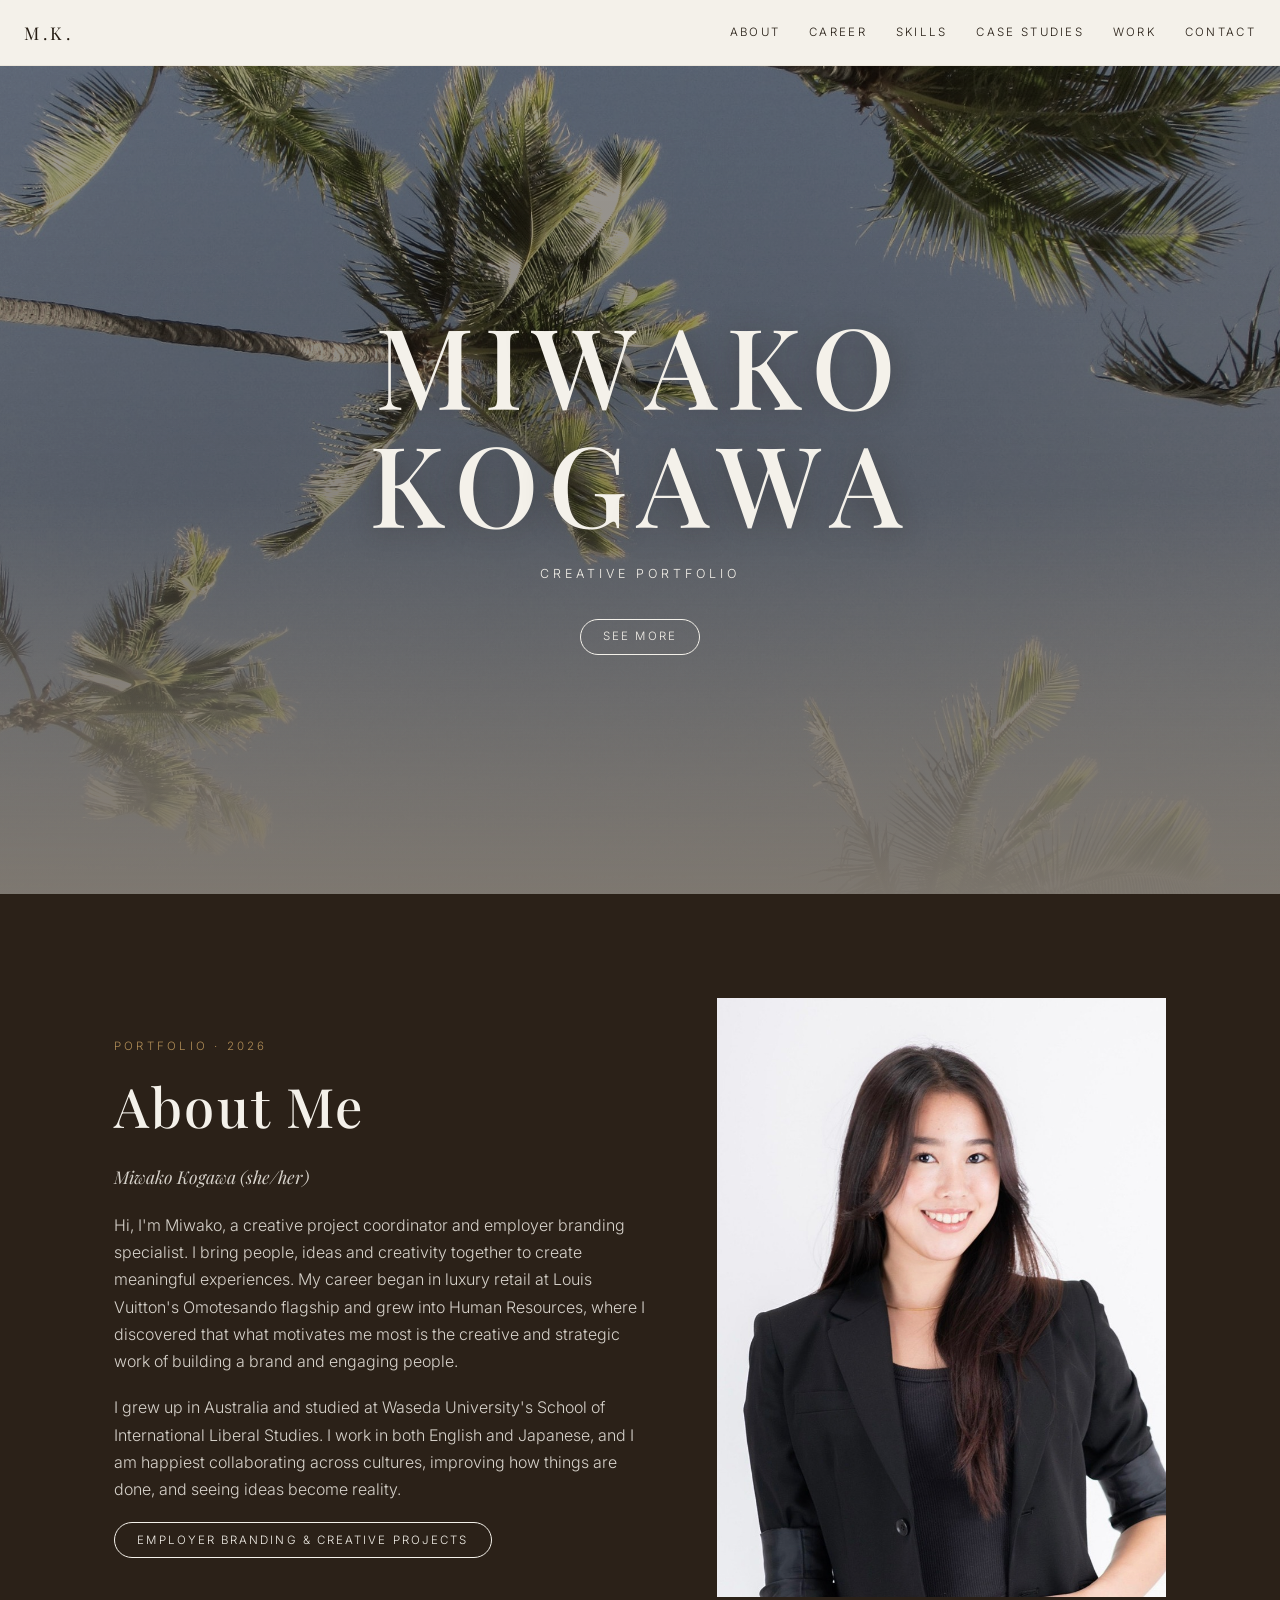
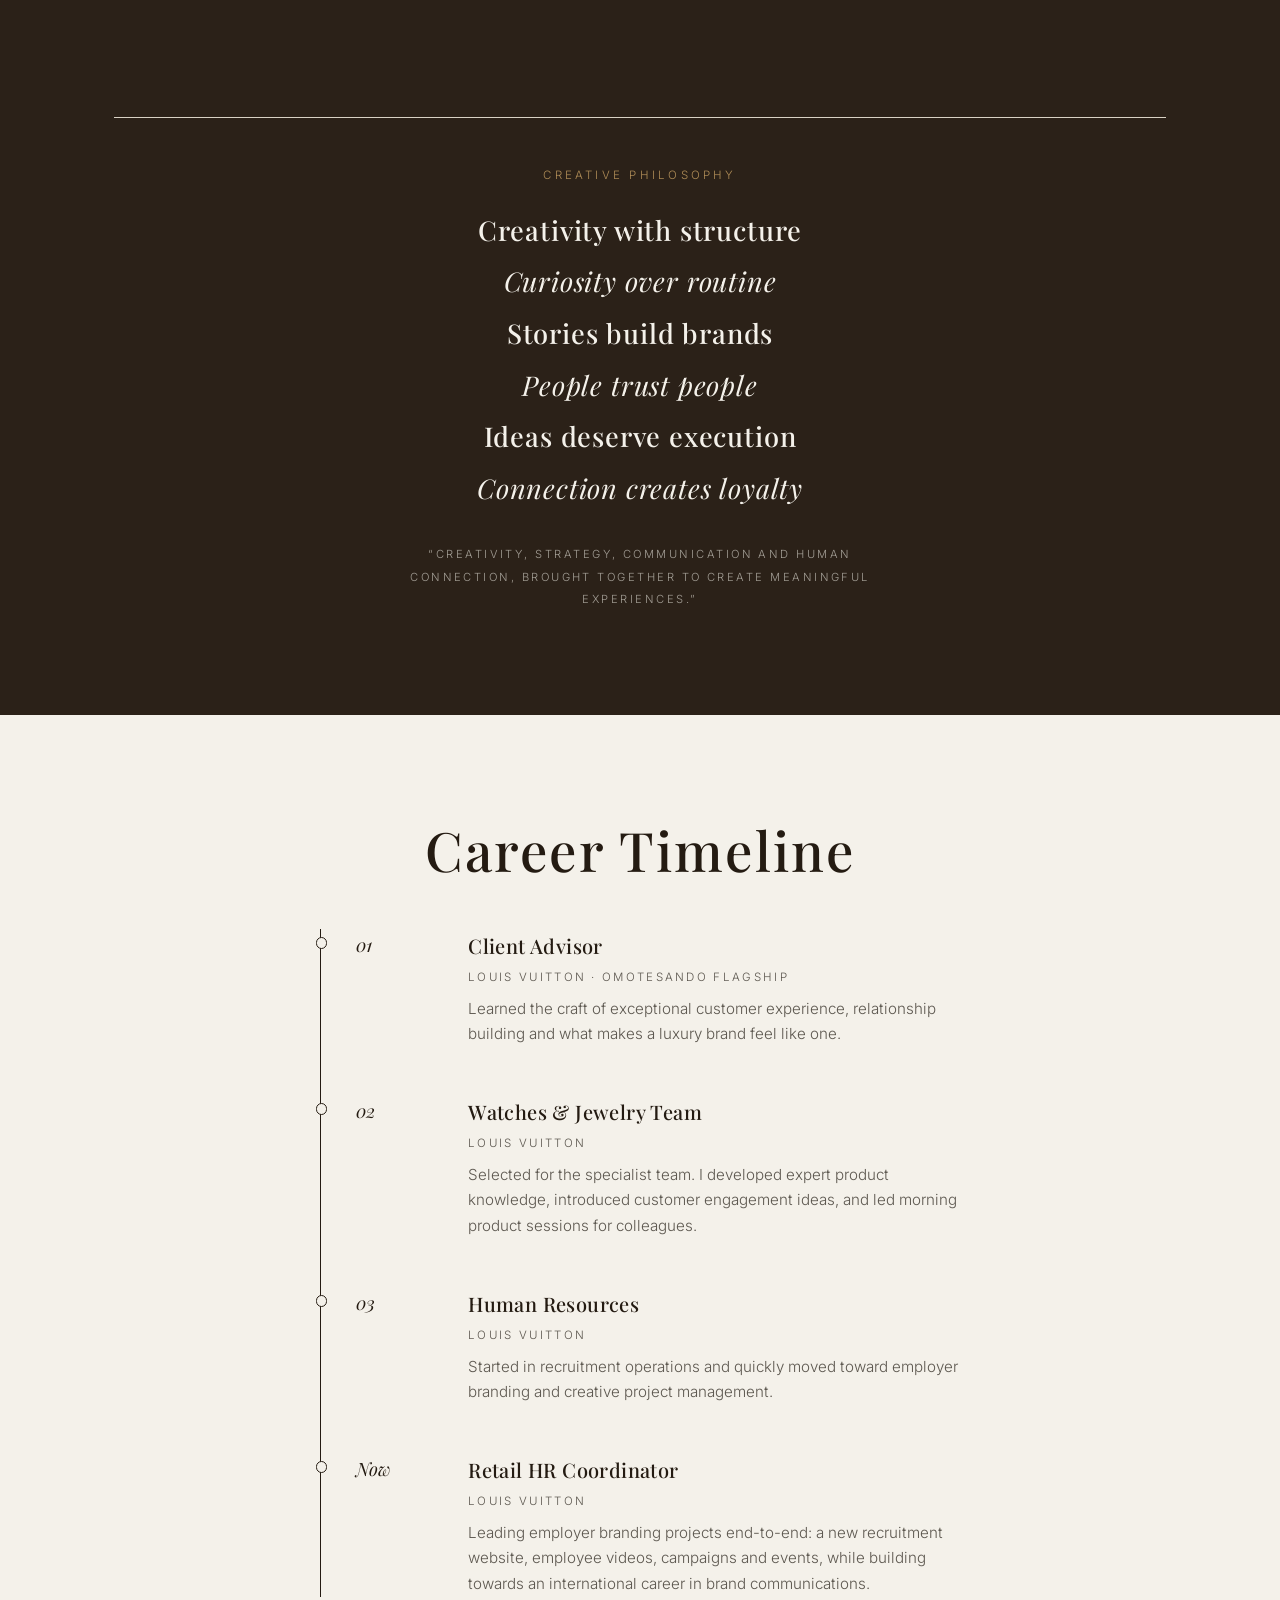
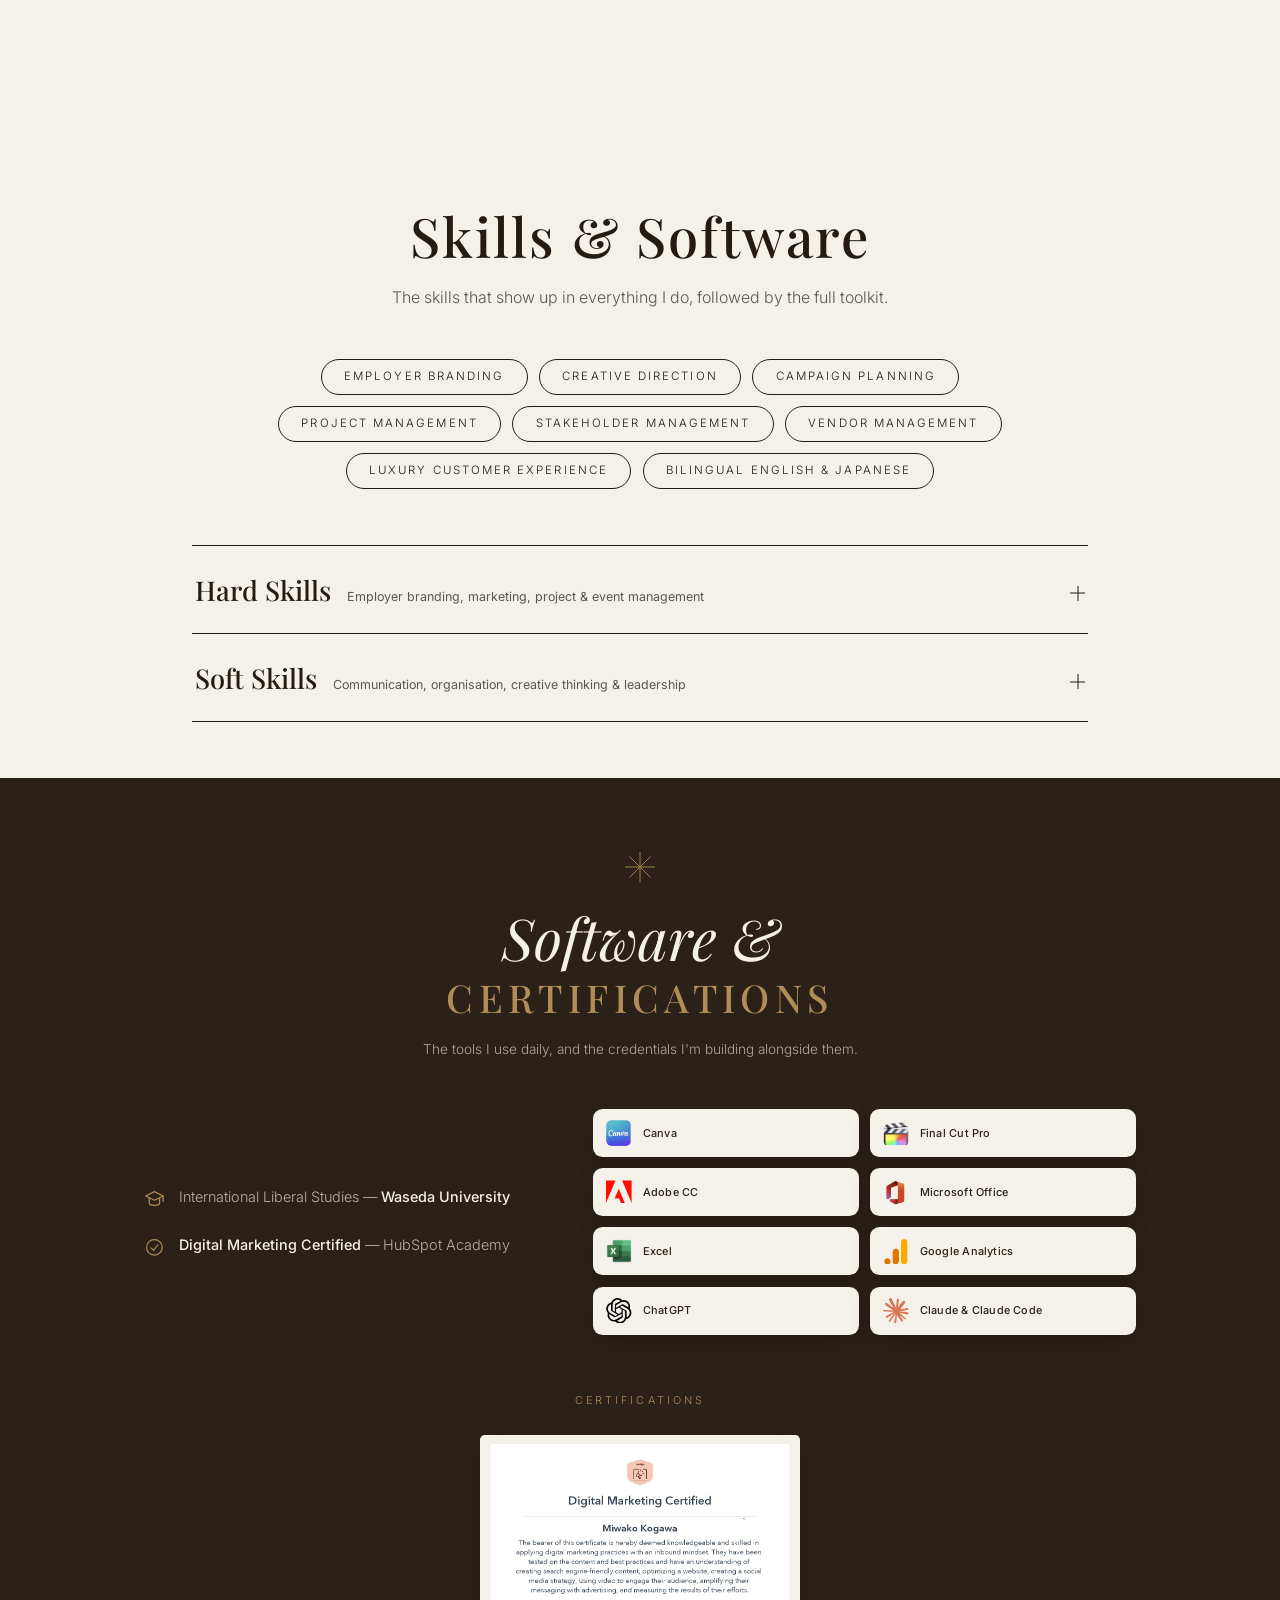
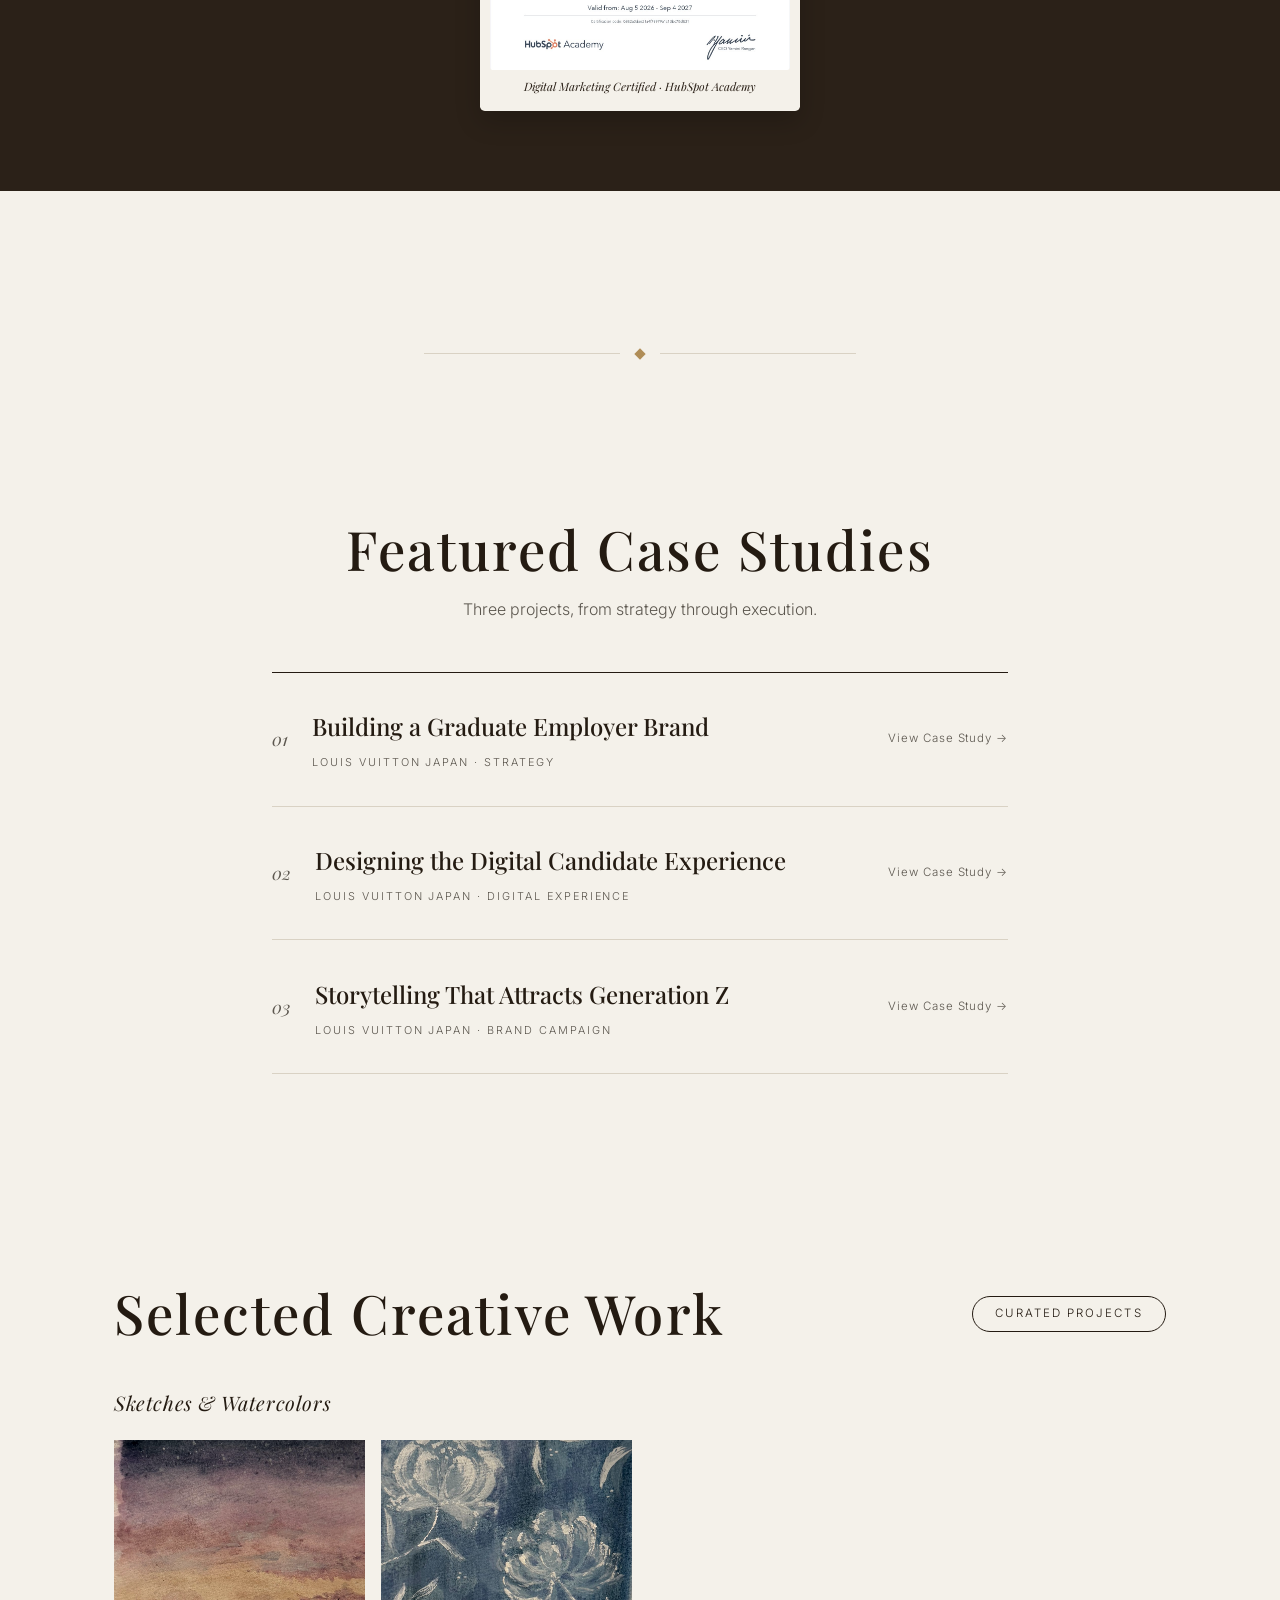
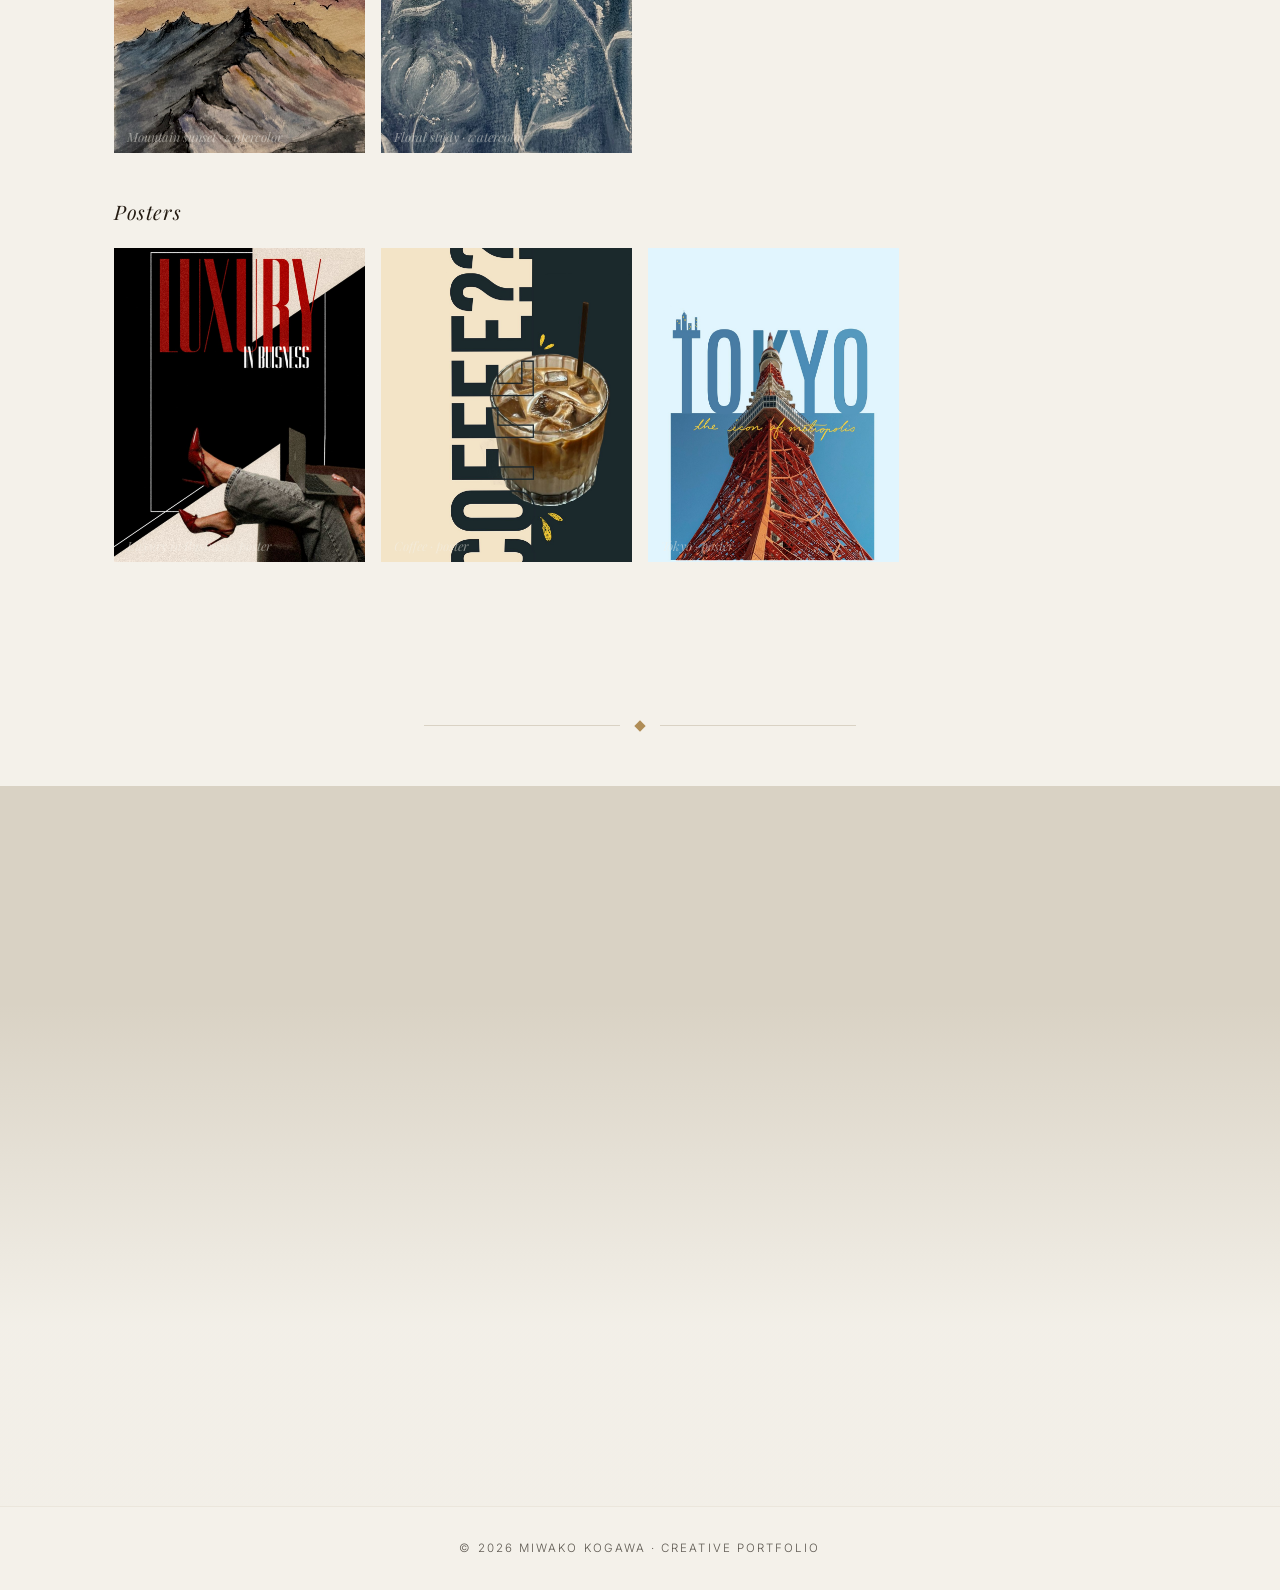
==== index.html @ db05538a "Add real phone number and LinkedIn link to contact section" ====
<!DOCTYPE html>
<html lang="en">
<head>
  <meta charset="UTF-8">
  <meta name="viewport" content="width=device-width, initial-scale=1.0">
  <title>Miwako Kogawa · Creative Portfolio</title>
  <meta name="description" content="Creative portfolio of Miwako Kogawa: case studies, campaigns, photography, events and employer branding.">
  <meta name="theme-color" content="#F4F1EA">
  <meta property="og:type" content="website">
  <meta property="og:title" content="Miwako Kogawa · Creative Portfolio">
  <meta property="og:description" content="Creative project coordinator and employer branding specialist: case studies, campaigns, photography and events.">
  <meta property="og:url" content="https://82ycsmmb68-stack.github.io/portfolio-/">
  <meta name="twitter:card" content="summary">
  <link rel="icon" type="image/svg+xml" href="images/favicon.svg">
  <link rel="preconnect" href="https://fonts.googleapis.com">
  <link rel="preconnect" href="https://fonts.gstatic.com" crossorigin>
  <link href="https://fonts.googleapis.com/css2?family=Playfair+Display:ital,wght@0,400;0,500;0,600;1,400;1,500&family=Inter:wght@300;400;500&display=swap" rel="stylesheet">
  <link rel="stylesheet" href="css/style.css?v=39">
  <script src="js/main.js?v=13" defer></script>
</head>
<body>

  <!-- ============ NAV ============ -->
  <header class="nav">
    <a class="nav__logo" href="#top">M.K.</a>
    <nav class="nav__links">
      <a href="#about">About</a>
      <a href="#timeline">Career</a>
      <a href="#skills">Skills</a>
      <a href="#case-studies">Case Studies</a>
      <a href="#creative-work">Work</a>
      <a href="#contact">Contact</a>
    </nav>
  </header>

  <!-- ============ 1. COVER ============ -->
  <section class="cover" id="top">
    <div class="photo photo--cover" aria-hidden="true"></div>
    <div class="cover__inner">
      <h1 class="cover__name">Miwako<br>Kogawa</h1>
      <p class="cover__subtitle">Creative Portfolio</p>
      <a class="pill" href="#about">See More</a>
    </div>
  </section>

  <!-- ============ 2. ABOUT ME (bio + creative philosophy) ============ -->
  <section class="section about" id="about">
    <div class="about__text">
      <p class="eyebrow">Portfolio · 2026</p>
      <h2 class="heading">About Me</h2>
      <p class="about__intro"><em>Miwako Kogawa (she/her)</em></p>
      <p>Hi, I'm Miwako, a creative project coordinator and employer branding
        specialist. I bring people, ideas and creativity together to create
        meaningful experiences. My career began in luxury retail at Louis
        Vuitton's Omotesando flagship and grew into Human Resources, where I
        discovered that what motivates me most is the creative and strategic
        work of building a brand and engaging people.</p>
      <p>I grew up in Australia and studied at Waseda University's School of
        International Liberal Studies. I work in both English and Japanese, and
        I am happiest collaborating across cultures, improving how things are
        done, and seeing ideas become reality.</p>
      <span class="pill pill--static">Employer Branding &amp; Creative Projects</span>
    </div>
    <figure class="photo photo--portrait about__photo">
      <img src="images/portrait.jpg" alt="Portrait of Miwako Kogawa">
    </figure>
    <div class="about__philosophy">
      <p class="eyebrow eyebrow--center">Creative philosophy</p>
      <ul class="philosophy__list">
        <li>Creativity with structure</li>
        <li><em>Curiosity over routine</em></li>
        <li>Stories build brands</li>
        <li><em>People trust people</em></li>
        <li>Ideas deserve execution</li>
        <li><em>Connection creates loyalty</em></li>
      </ul>
      <p class="philosophy__quote">“Creativity, strategy, communication and human connection,
        brought together to create meaningful experiences.”</p>
    </div>
  </section>

  <!-- ============ 3. CAREER TIMELINE ============ -->
  <section class="section timeline" id="timeline">
    <h2 class="heading heading--center">Career Timeline</h2>
    <ol class="timeline__list">
      <li class="timeline__item">
        <span class="timeline__year">01</span>
        <div>
          <h3 class="timeline__role">Client Advisor</h3>
          <p class="timeline__company">Louis Vuitton · Omotesando Flagship</p>
          <p class="timeline__note">Learned the craft of exceptional customer experience, relationship
            building and what makes a luxury brand feel like one.</p>
        </div>
      </li>
      <li class="timeline__item">
        <span class="timeline__year">02</span>
        <div>
          <h3 class="timeline__role">Watches &amp; Jewelry Team</h3>
          <p class="timeline__company">Louis Vuitton</p>
          <p class="timeline__note">Selected for the specialist team. I developed expert product knowledge,
            introduced customer engagement ideas, and led morning product sessions for colleagues.</p>
        </div>
      </li>
      <li class="timeline__item">
        <span class="timeline__year">03</span>
        <div>
          <h3 class="timeline__role">Human Resources</h3>
          <p class="timeline__company">Louis Vuitton</p>
          <p class="timeline__note">Started in recruitment operations and quickly moved toward
            employer branding and creative project management.</p>
        </div>
      </li>
      <li class="timeline__item">
        <span class="timeline__year">Now</span>
        <div>
          <h3 class="timeline__role">Retail HR Coordinator</h3>
          <p class="timeline__company">Louis Vuitton</p>
          <p class="timeline__note">Leading employer branding projects end-to-end: a new recruitment
            website, employee videos, campaigns and events, while building towards
            an international career in brand communications.</p>
        </div>
      </li>
    </ol>
  </section>

  <!-- ============ 4. SKILLS & SOFTWARE ============ -->
  <section class="section skills" id="skills">
    <h2 class="heading heading--center">Skills &amp; Software</h2>
    <p class="section__lede">The skills that show up in everything I do, followed by the full toolkit.</p>
    <div class="skills__signature">
      <span class="pill pill--static">Employer Branding</span>
      <span class="pill pill--static">Creative Direction</span>
      <span class="pill pill--static">Campaign Planning</span>
      <span class="pill pill--static">Project Management</span>
      <span class="pill pill--static">Stakeholder Management</span>
      <span class="pill pill--static">Vendor Management</span>
      <span class="pill pill--static">Luxury Customer Experience</span>
      <span class="pill pill--static">Bilingual English &amp; Japanese</span>
    </div>
    <div class="accordion">
      <div class="accordion__item">
        <button class="accordion__trigger" type="button" aria-expanded="false">
          <span class="accordion__label">Hard Skills</span>
          <span class="accordion__meta">Employer branding, marketing, project &amp; event management</span>
          <span class="accordion__icon" aria-hidden="true"></span>
        </button>
        <div class="accordion__panel"><div>
          <div class="skills__groups">
            <div class="skills__group">
              <h3>Employer Branding &amp; Recruitment</h3>
              <ul>
                <li>Graduate recruitment strategy</li>
                <li>Candidate persona &amp; journey mapping</li>
                <li>University relations</li>
                <li>Recruitment campaigns &amp; communications</li>
              </ul>
            </div>
            <div class="skills__group">
              <h3>Marketing &amp; Campaigns</h3>
              <ul>
                <li>Brand storytelling</li>
                <li>Campaign planning &amp; execution</li>
                <li>Consumer &amp; recruitment marketing</li>
                <li>Integrated marketing support</li>
              </ul>
            </div>
            <div class="skills__group">
              <h3>Content &amp; Creative Direction</h3>
              <ul>
                <li>Creative direction</li>
                <li>Digital content &amp; video planning</li>
                <li>Copywriting &amp; presentation design</li>
                <li>Photography selection</li>
              </ul>
            </div>
            <div class="skills__group">
              <h3>Project &amp; Vendor Management</h3>
              <ul>
                <li>End-to-end project management</li>
                <li>Timeline &amp; budget coordination</li>
                <li>Vendor negotiation</li>
                <li>Cross-functional collaboration</li>
              </ul>
            </div>
            <div class="skills__group">
              <h3>Events &amp; Experience</h3>
              <ul>
                <li>Event planning &amp; logistics</li>
                <li>Brand activations</li>
                <li>Candidate &amp; customer experience design</li>
              </ul>
            </div>
            <div class="skills__group">
              <h3>Retail &amp; Luxury</h3>
              <ul>
                <li>Luxury retail &amp; clienteling</li>
                <li>Premium customer service</li>
                <li>Watches &amp; jewelry product knowledge</li>
                <li>Consumer behaviour</li>
              </ul>
            </div>
            <div class="skills__group">
              <h3>Languages</h3>
              <ul>
                <li>Japanese (native) &middot; English (fluent)</li>
                <li>Cross-cultural communication</li>
                <li>International business communication</li>
              </ul>
            </div>
          </div>
        </div></div>
      </div>

      <div class="accordion__item">
        <button class="accordion__trigger" type="button" aria-expanded="false">
          <span class="accordion__label">Soft Skills</span>
          <span class="accordion__meta">Communication, organisation, creative thinking &amp; leadership</span>
          <span class="accordion__icon" aria-hidden="true"></span>
        </button>
        <div class="accordion__panel"><div>
          <div class="skills__groups">
            <div class="skills__group">
              <h3>Communication</h3>
              <ul>
                <li>Storytelling across cultures</li>
                <li>Presentation &amp; public speaking</li>
                <li>Stakeholder communication</li>
              </ul>
            </div>
            <div class="skills__group">
              <h3>Organisation</h3>
              <ul>
                <li>Time management &amp; prioritisation</li>
                <li>Attention to detail</li>
                <li>Multi-tasking under deadlines</li>
              </ul>
            </div>
            <div class="skills__group">
              <h3>Creative Thinking</h3>
              <ul>
                <li>Idea generation</li>
                <li>Problem solving</li>
                <li>Design thinking</li>
              </ul>
            </div>
            <div class="skills__group">
              <h3>Leadership &amp; Collaboration</h3>
              <ul>
                <li>Initiative &amp; ownership</li>
                <li>Mentoring &amp; team support</li>
                <li>Influencing without authority</li>
              </ul>
            </div>
          </div>
        </div></div>
      </div>
    </div>

    <div class="skills__dark">
      <div class="skills__dark-inner">
        <div class="skills__dark-head">
          <svg class="skills__dark-flourish" width="34" height="34" viewBox="0 0 34 34" fill="none" aria-hidden="true">
            <path d="M17 2V32M2 17H32M6.5 6.5L27.5 27.5M27.5 6.5L6.5 27.5" stroke="#B08D57" stroke-width="1"/>
          </svg>
          <h2 class="skills__dark-heading"><em>Software &amp;</em><span>Certifications</span></h2>
          <p class="skills__dark-lede">The tools I use daily, and the credentials I'm building alongside them.</p>
        </div>
        <div class="skills__toolkit">
          <div class="skills__credentials">
            <div class="skills__credential">
              <svg class="skills__credential-icon" viewBox="0 0 24 24" fill="none" stroke="currentColor" stroke-width="1.4" stroke-linecap="round" stroke-linejoin="round" aria-hidden="true">
                <path d="M12 3 L22 8 L12 13 L2 8 Z"/>
                <path d="M6 10.5 V16 C6 17.5 8.5 19 12 19 C15.5 19 18 17.5 18 16 V10.5"/>
                <path d="M22 8 V14"/>
              </svg>
              <span class="skills__credential-text">International Liberal Studies — <strong>Waseda University</strong></span>
            </div>
            <div class="skills__credential">
              <svg class="skills__credential-icon" viewBox="0 0 24 24" fill="none" stroke="currentColor" stroke-width="1.4" stroke-linecap="round" stroke-linejoin="round" aria-hidden="true">
                <circle cx="12" cy="12" r="9"/>
                <path d="M8 12.5 L11 15.5 L16 9"/>
              </svg>
              <span class="skills__credential-text"><strong>Digital Marketing Certified</strong> — HubSpot Academy</span>
            </div>
          </div>
          <div class="skills__badges">
            <span class="skills__badge">
              <img class="skills__badge-icon skills__badge-icon--photo skills__badge-icon--rounded" src="images/logos-canva.jpg" alt="Canva">
              <span class="skills__badge-label">Canva</span>
            </span>
            <span class="skills__badge">
              <img class="skills__badge-icon skills__badge-icon--photo skills__badge-icon--rounded" src="images/logos-finalcutpro.jpg" alt="Final Cut Pro">
              <span class="skills__badge-label">Final Cut Pro</span>
            </span>
            <span class="skills__badge">
              <svg class="skills__badge-icon" viewBox="0 0 256 227" aria-hidden="true"><path d="M128.023598,83.5273036 L188.31164,226.568637 L148.799233,226.568637 L130.76096,181.015154 L86.642233,181.015154 L128.023598,83.5273036 Z M256,2.84217094e-14 L256,226.540319 L161.353342,2.84217094e-14 L256,2.84217094e-14 Z M94.6844143,2.84217094e-14 L0,226.540319 L0,2.84217094e-14 L94.6844143,2.84217094e-14 Z" fill="#FA0F00"></path></svg>
              <span class="skills__badge-label">Adobe CC</span>
            </span>
            <span class="skills__badge">
              <img class="skills__badge-icon skills__badge-icon--photo" src="images/logos-office.jpg" alt="Microsoft Office">
              <span class="skills__badge-label">Microsoft Office</span>
            </span>
            <span class="skills__badge">
              <img class="skills__badge-icon skills__badge-icon--photo" src="images/logos-excel.jpg" alt="Excel">
              <span class="skills__badge-label">Excel</span>
            </span>
            <span class="skills__badge">
              <svg class="skills__badge-icon" viewBox="0 0 256 284" aria-hidden="true">
                <path d="M256.003159,247.933017 C256.055907,258.030289 251.77298,267.664804 244.241349,274.390297 C236.709718,281.11579 226.653817,284.285366 216.626905,283.094249 C198.58347,280.424364 185.360959,264.722632 185.800619,246.488035 L185.800619,36.8452103 C185.364944,18.5907614 198.619678,2.88144681 216.687112,0.238996295 C226.704325,-0.933476157 236.743571,2.24455542 244.261279,8.9678962 C251.778988,15.691237 256.053811,25.3147619 256.003159,35.4002282 L256.003159,247.933017 Z" fill="#F9AB00"></path>
                <path d="M35.1010243,213.193238 C54.4867848,213.193238 70.2020487,228.908502 70.2020487,248.294263 C70.2020487,267.680023 54.4867848,283.395287 35.1010243,283.395287 C15.7152639,283.395287 0,267.680023 0,248.294263 C0,228.908502 15.7152639,213.193238 35.1010243,213.193238 Z M127.459466,106.806429 C107.981896,107.874068 92.8698765,124.212107 93.3217628,143.713681 L93.3217628,237.998765 C93.3217628,263.58699 104.580582,279.120548 121.077461,282.431965 C131.434034,284.530959 142.185473,281.860819 150.356699,275.160414 C158.527925,268.460009 163.252393,258.439904 163.222912,247.872809 L163.222912,142.088076 C163.240039,132.641687 159.462041,123.584285 152.737293,116.950107 C146.012546,110.315928 136.904752,106.661084 127.459466,106.806429 L127.459466,106.806429 Z" fill="#E37400"></path>
              </svg>
              <span class="skills__badge-label">Google Analytics</span>
            </span>
            <span class="skills__badge">
              <svg class="skills__badge-icon" viewBox="0 0 256 260" aria-hidden="true"><path d="M239.183914,106.202783 C245.054304,88.5242096 243.02228,69.1733805 233.607599,53.0998864 C219.451678,28.4588021 190.999703,15.7836129 163.213007,21.739505 C147.554077,4.32145883 123.794909,-3.42398554 100.87901,1.41873898 C77.9631105,6.26146349 59.3690093,22.9572536 52.0959621,45.2214219 C33.8436494,48.9644867 18.0901721,60.392749 8.86672513,76.5818033 C-5.443491,101.182962 -2.19544431,132.215255 16.8986662,153.320094 C11.0060865,170.990656 13.0197283,190.343991 22.4238231,206.422991 C36.5975553,231.072344 65.0680342,243.746566 92.8695738,237.783372 C105.235639,251.708249 123.001113,259.630942 141.623968,259.52692 C170.105359,259.552169 195.337611,241.165718 204.037777,214.045661 C222.28734,210.296356 238.038489,198.869783 247.267014,182.68528 C261.404453,158.127515 258.142494,127.262775 239.183914,106.202783 L239.183914,106.202783 Z M141.623968,242.541207 C130.255682,242.559177 119.243876,238.574642 110.519381,231.286197 L112.054146,230.416496 L163.724595,200.590881 C166.340648,199.056444 167.954321,196.256818 167.970781,193.224005 L167.970781,120.373788 L189.815614,133.010026 C190.034132,133.121423 190.186235,133.330564 190.224885,133.572774 L190.224885,193.940229 C190.168603,220.758427 168.442166,242.484864 141.623968,242.541207 Z M37.1575749,197.93062 C31.456498,188.086359 29.4094818,176.546984 31.3766237,165.342426 L32.9113895,166.263285 L84.6329973,196.088901 C87.2389349,197.618207 90.4682717,197.618207 93.0742093,196.088901 L156.255402,159.663793 L156.255402,184.885111 C156.243557,185.149771 156.111725,185.394602 155.89729,185.550176 L103.561776,215.733903 C80.3054953,229.131632 50.5924954,221.165435 37.1575749,197.93062 Z M23.5493181,85.3811273 C29.2899861,75.4733097 38.3511911,67.9162648 49.1287482,64.0478825 L49.1287482,125.438515 C49.0891492,128.459425 50.6965386,131.262556 53.3237748,132.754232 L116.198014,169.025864 L94.3531808,181.662102 C94.1132325,181.789434 93.8257461,181.789434 93.5857979,181.662102 L41.3526015,151.529534 C18.1419426,138.076098 10.1817681,108.385562 23.5493181,85.125333 L23.5493181,85.3811273 Z M203.0146,127.075598 L139.935725,90.4458545 L161.7294,77.8607748 C161.969348,77.7334434 162.256834,77.7334434 162.496783,77.8607748 L214.729979,108.044502 C231.032329,117.451747 240.437294,135.426109 238.871504,154.182739 C237.305714,172.939368 225.050719,189.105572 207.414262,195.67963 L207.414262,134.288998 C207.322521,131.276867 205.650697,128.535853 203.0146,127.075598 Z M224.757116,94.3850867 L223.22235,93.4642272 L171.60306,63.3828173 C168.981293,61.8443751 165.732456,61.8443751 163.110689,63.3828173 L99.9806554,99.8079259 L99.9806554,74.5866077 C99.9533004,74.3254088 100.071095,74.0701869 100.287609,73.9215426 L152.520805,43.7889738 C168.863098,34.3743518 189.174256,35.2529043 204.642579,46.0434841 C220.110903,56.8340638 227.949269,75.5923959 224.757116,94.1804513 L224.757116,94.3850867 Z M88.0606409,139.097931 L66.2158076,126.512851 C65.9950399,126.379091 65.8450965,126.154176 65.8065367,125.898945 L65.8065367,65.684966 C65.8314495,46.8285367 76.7500605,29.6846032 93.8270852,21.6883055 C110.90411,13.6920079 131.063833,16.2835462 145.5632,28.338998 L144.028434,29.2086986 L92.3579852,59.0343142 C89.7419327,60.5687513 88.1282597,63.3683767 88.1117998,66.4011901 L88.0606409,139.097931 Z M99.9294965,113.5185 L128.06687,97.3011417 L156.255402,113.5185 L156.255402,145.953218 L128.169187,162.170577 L99.9806554,145.953218 L99.9294965,113.5185 Z" fill="#000000"></path></svg>
              <span class="skills__badge-label">ChatGPT</span>
            </span>
            <span class="skills__badge">
              <svg class="skills__badge-icon" viewBox="0 0 256 257" aria-hidden="true"><path d="M50.2278481,170.321013 L100.585316,142.063797 L101.427848,139.601013 L100.585316,138.24 L98.1225316,138.24 L89.6972152,137.721519 L60.921519,136.943797 L35.9696203,135.906835 L11.795443,134.610633 L5.70329114,133.31443 L0,125.796456 L0.583291139,122.037468 L5.70329114,118.602532 L13.0268354,119.250633 L29.2293671,120.352405 L53.5331646,122.037468 L71.161519,123.07443 L97.28,125.796456 L101.427848,125.796456 L102.011139,124.111392 L100.585316,123.07443 L99.4835443,122.037468 L74.3372152,104.992405 L47.116962,86.9751899 L32.8587342,76.6055696 L25.1463291,71.3559494 L21.2577215,66.4303797 L19.5726582,55.6718987 L26.5721519,47.9594937 L35.9696203,48.6075949 L38.3675949,49.2556962 L47.8946835,56.5792405 L68.2450633,72.3281013 L94.8172152,91.9007595 L98.7058228,95.1412658 L100.261266,94.0394937 L100.455696,93.2617722 L98.7058228,90.3453165 L84.2531646,64.2268354 L68.8283544,37.6546835 L61.958481,26.636962 L60.1437975,20.0263291 C59.4956962,17.3043038 59.0420253,15.0359494 59.0420253,12.2491139 L67.0136709,1.42582278 L71.4207595,-1.42108547e-14 L82.0496203,1.42582278 L86.521519,5.31443038 L93.1321519,20.4151899 L103.825823,44.2005063 L120.417215,76.5407595 L125.277975,86.1326582 L127.87038,95.0116456 L128.842532,97.7336709 L130.527595,97.7336709 L130.527595,96.1782278 L131.888608,77.9665823 L134.416203,55.6070886 L136.878987,26.8313924 L137.721519,18.7301266 L141.739747,9.00860759 L149.711392,3.75898734 L155.933165,6.74025316 L161.053165,14.0637975 L160.340253,18.7949367 L157.294177,38.5620253 L151.331646,69.5412658 L147.443038,90.2805063 L149.711392,90.2805063 L152.303797,87.6881013 L162.803038,73.7539241 L180.431392,51.718481 L188.208608,42.9691139 L197.282025,33.3124051 L203.114937,28.7108861 L214.132658,28.7108861 L222.233924,40.7655696 L218.604557,53.2091139 L207.262785,67.596962 L197.865316,79.7812658 L184.38481,97.9281013 L175.959494,112.44557 L176.737215,113.612152 L178.746329,113.417722 L209.207089,106.936709 L225.668861,103.955443 L245.306329,100.585316 L254.185316,104.733165 L255.157468,108.945823 L251.657722,117.56557 L230.659241,122.75038 L206.031392,127.675949 L169.348861,136.360506 L168.89519,136.684557 L169.413671,137.332658 L185.940253,138.888101 L193.004557,139.276962 L210.308861,139.276962 L242.519494,141.674937 L250.94481,147.248608 L256,154.053671 L255.157468,159.238481 L242.195443,165.849114 L224.696709,161.701266 L183.866329,151.979747 L169.867342,148.48 L167.923038,148.48 L167.923038,149.646582 L179.588861,161.053165 L200.976203,180.366582 L227.742785,205.253671 L229.103797,211.410633 L225.668861,216.271392 L222.039494,215.752911 L198.513418,198.059747 L189.44,190.088101 L168.89519,172.783797 L167.534177,172.783797 L167.534177,174.598481 L172.265316,181.533165 L197.282025,219.123038 L198.578228,230.659241 L196.763544,234.418228 L190.282532,236.686582 L183.153418,235.39038 L168.506329,214.84557 L153.40557,191.708354 L141.221266,170.969114 L139.730633,171.811646 L132.536709,249.259747 L129.166582,253.213165 L121.389367,256.19443 L114.908354,251.268861 L111.473418,243.297215 L114.908354,227.548354 L119.056203,207.003544 L122.426329,190.671392 L125.472405,170.385823 L127.287089,163.64557 L127.157468,163.191899 L125.666835,163.386329 L110.371646,184.38481 L87.1048101,215.817722 L68.6987342,235.52 L64.2916456,237.269873 L56.6440506,233.316456 L57.356962,226.252152 L61.6344304,219.96557 L87.1048101,187.560506 L102.46481,167.469367 L112.380759,155.868354 L112.315949,154.183291 L111.732658,154.183291 L44.0708861,198.124557 L32.0162025,199.68 L26.8313924,194.819241 L27.4794937,186.847595 L29.9422785,184.25519 L50.2926582,170.256203 L50.2278481,170.321013 Z" fill="#D97757"></path></svg>
              <span class="skills__badge-label">Claude &amp; Claude Code</span>
            </span>
          </div>
        </div>
        <p class="skills__cert-heading">Certifications</p>
        <div class="skills__cert-frames">
          <figure class="skills__cert-frame skills__cert-frame--filled">
            <img src="images/cert-hubspot-digital-marketing.jpg" alt="HubSpot Academy Digital Marketing Certified certificate, issued to Miwako Kogawa">
            <figcaption>Digital Marketing Certified · HubSpot Academy</figcaption>
          </figure>
        </div>
      </div>
    </div>
  </section>

  <div class="divider" aria-hidden="true"><span class="divider__mark"></span></div>

  <!-- ============ 5. FEATURED CASE STUDIES ============ -->
  <section class="section" id="case-studies">
    <h2 class="heading heading--center">Featured Case Studies</h2>
    <p class="section__lede">Three projects, from strategy through execution.</p>
    <div class="featured__list">
      <a class="featured__item" href="case-study-01.html">
        <span class="featured__no">01</span>
        <span class="featured__text">
          <span class="featured__title">Building a Graduate Employer Brand</span>
          <span class="featured__meta">Louis Vuitton Japan · Strategy</span>
        </span>
        <span class="featured__arrow">View Case Study →</span>
      </a>
      <a class="featured__item" href="case-study-02.html">
        <span class="featured__no">02</span>
        <span class="featured__text">
          <span class="featured__title">Designing the Digital Candidate Experience</span>
          <span class="featured__meta">Louis Vuitton Japan · Digital Experience</span>
        </span>
        <span class="featured__arrow">View Case Study →</span>
      </a>
      <a class="featured__item" href="case-study-03.html">
        <span class="featured__no">03</span>
        <span class="featured__text">
          <span class="featured__title">Storytelling That Attracts Generation Z</span>
          <span class="featured__meta">Louis Vuitton Japan · Brand Campaign</span>
        </span>
        <span class="featured__arrow">View Case Study →</span>
      </a>
    </div>
  </section>

  <!-- ============ 7. SELECTED CREATIVE WORK ============ -->
  <section class="section work" id="creative-work">
    <div class="work__header">
      <h2 class="heading">Selected Creative Work</h2>
      <span class="pill pill--static">Curated projects</span>
    </div>

    <h3 class="group-heading">Sketches &amp; Watercolors</h3>
    <div class="work__grid">
      <figure class="photo"><img src="images/sketch-mountains.jpg" alt="Watercolor sketch of a mountain sunset"><figcaption class="photo__label photo__label--light">Mountain sunset · watercolor</figcaption></figure>
      <figure class="photo"><img src="images/sketch-floral.jpg" alt="Blue-toned watercolor sketch of flowers"><figcaption class="photo__label photo__label--light">Floral study · watercolor</figcaption></figure>
    </div>

    <h3 class="group-heading">Posters</h3>
    <div class="work__grid">
      <figure class="photo photo--poster"><img src="images/poster-luxury-business.jpg" alt="Editorial poster design reading Luxury in Business, with a photo collage of red heels and a laptop"><figcaption class="photo__label photo__label--light">Luxury in Business · poster</figcaption></figure>
      <figure class="photo photo--poster"><img src="images/poster-coffee.jpg" alt="Editorial poster design reading Coffee, with a photo of iced coffee"><figcaption class="photo__label photo__label--light">Coffee · poster</figcaption></figure>
      <figure class="photo photo--poster"><img src="images/poster-tokyo.jpg" alt="Editorial poster design reading Tokyo, the icon of metropolis, with a photo of Tokyo Tower"><figcaption class="photo__label photo__label--light">Tokyo · poster</figcaption></figure>
    </div>

  </section>

  <div class="divider" aria-hidden="true"><span class="divider__mark"></span></div>

  <!-- ============ 8. GET IN TOUCH ============ -->
  <section class="section contact" id="contact">
    <div class="photo photo--contact" aria-hidden="true"></div>
    <div class="contact__inner">
      <h2 class="contact__heading">Get in Touch</h2>
      <div class="contact__details">
        <div>
          <p class="contact__label">E-mail</p>
          <p><a href="mailto:miwakogawa@icloud.com">miwakogawa@icloud.com</a></p>
        </div>
        <div>
          <p class="contact__label">Phone</p>
          <p><a href="tel:+819090723517">+81 90-9072-3517</a></p>
        </div>
        <div>
          <p class="contact__label">Social</p>
          <p>
            <a href="https://www.linkedin.com/in/miwako-kogawa-b432a0221/">LinkedIn</a> ·
            <a href="#">Instagram</a> ·
            <a href="#">Behance</a>
          </p>
        </div>
      </div>
      <a class="contact__cta" href="mailto:miwakogawa@icloud.com">Let's work together&nbsp;→</a>
    </div>
  </section>

  <footer class="footer">
    <p>© 2026 Miwako Kogawa · Creative Portfolio</p>
  </footer>

</body>
</html>
---- css/style.css ----
/* ==========================================================================
   Editorial portfolio — cream, greige, black, serif headlines
   ========================================================================== */

:root {
  --cream: #f4f1ea;
  --cream-dark: #ebe6dc;
  --greige: #d9d2c4;
  --ink: #241b12;
  --brown: #6b5d4f;
  --olive: #7a7a63;
  --muted: #5c574f;
  --espresso: #2b2118;
  --gold: #b08d57;
  --serif: "Playfair Display", Georgia, serif;
  --sans: "Inter", "Helvetica Neue", Arial, sans-serif;
}

* { box-sizing: border-box; margin: 0; padding: 0; }

html { scroll-behavior: smooth; }

body {
  background: var(--cream);
  color: var(--ink);
  font-family: var(--sans);
  font-weight: 300;
  font-size: 1rem;
  line-height: 1.7;
  -webkit-font-smoothing: antialiased;
  overflow-x: clip;
}

a { color: inherit; }

em { font-family: var(--serif); font-style: italic; }

strong { font-weight: 500; }

/* ---------- shared ---------- */

.section {
  max-width: 1100px;
  margin: 0 auto;
  padding: 6.5rem 1.5rem;
}

.heading {
  font-family: var(--serif);
  font-weight: 500;
  font-size: clamp(2.2rem, 5vw, 3.4rem);
  letter-spacing: 0.04em;
  line-height: 1.15;
  margin-bottom: 1.5rem;
}

.heading--center { text-align: center; }

.eyebrow {
  font-size: 0.72rem;
  text-transform: uppercase;
  letter-spacing: 0.28em;
  color: var(--muted);
  margin-bottom: 1rem;
}

.section__lede {
  text-align: center;
  max-width: 34rem;
  margin: -0.5rem auto 3rem;
  color: var(--muted);
}

.pill {
  display: inline-block;
  border: 1px solid var(--ink);
  border-radius: 999px;
  padding: 0.45rem 1.4rem;
  font-size: 0.72rem;
  letter-spacing: 0.18em;
  text-transform: uppercase;
  text-decoration: none;
  transition: background 0.25s, color 0.25s;
}

a.pill:hover { background: var(--ink); color: var(--cream); }

.pill--static { cursor: default; }

.pill--dark {
  background: var(--espresso);
  color: var(--cream);
  border-color: var(--espresso);
}

/* ---------- case study pages: dark pull-quote card ---------- */

.cs-quote {
  position: relative;
  left: 50%;
  right: 50%;
  width: 100vw;
  margin: 2.5rem -50vw 2.8rem;
  background: var(--espresso);
  padding: 4rem 1.5rem;
  text-align: center;
}

.cs-quote .deck__quote {
  color: var(--cream);
  max-width: 42rem;
  margin: 0 auto;
}

/* ---------- photo placeholders (swap for real images) ---------- */

.photo {
  position: relative;
  display: flex;
  align-items: flex-end;
  background: var(--greige);
  overflow: hidden;
}

.tone-1 { background: var(--ink); }
.tone-2 { background: var(--brown); }
.tone-3 { background: var(--olive); }
.tone-4 { background: var(--greige); }

.photo > img {
  position: absolute;
  inset: 0;
  width: 100%;
  height: 100%;
  object-fit: cover;
  display: block;
  filter: saturate(0.88) contrast(1.08) sepia(0.08) brightness(0.97);
}

/* the portrait is a professional headshot, not editorial imagery: keep it true-to-life */
.about__photo > img { filter: none; }

/* finished graphic design work: show true to its original colors, not documentary photography */
.photo--poster > img { filter: none; }

.photo__label {
  font-family: var(--serif);
  font-style: italic;
  font-size: 0.8rem;
  color: rgba(36, 27, 18, 0.55);
  padding: 0.6rem 0.8rem;
}

.tone-1 .photo__label,
.tone-2 .photo__label,
.tone-3 .photo__label,
.photo__label--light { color: rgba(244, 241, 234, 0.65); }

/* ---------- nav ---------- */

.nav {
  position: sticky;
  top: 0;
  z-index: 10;
  display: flex;
  justify-content: space-between;
  align-items: center;
  padding: 1.1rem 1.5rem;
  background: rgba(244, 241, 234, 0.92);
  backdrop-filter: blur(6px);
  border-bottom: 1px solid var(--cream-dark);
}

.nav__logo {
  font-family: var(--serif);
  font-size: 1.1rem;
  letter-spacing: 0.2em;
  text-decoration: none;
}

.nav__links {
  display: flex;
  gap: 1.8rem;
  font-size: 0.72rem;
  letter-spacing: 0.2em;
  text-transform: uppercase;
}

.nav__links a { text-decoration: none; }
.nav__links a:hover { text-decoration: underline; text-underline-offset: 4px; }

/* ---------- 1. cover ---------- */

.cover {
  position: relative;
  min-height: 92vh;
  display: flex;
  align-items: center;
  justify-content: center;
  text-align: center;
}

.photo--cover {
  position: absolute;
  inset: 0;
  overflow: hidden;
  background: var(--brown);
}

/* the photo itself, warmed and muted to fit the palette, with a slow zoom */
.photo--cover::before {
  content: "";
  position: absolute;
  inset: -3%;
  background: url("../images/cover.jpg") center/cover no-repeat;
  filter: saturate(0.58) contrast(1.12) sepia(0.2) brightness(0.9);
  transform-origin: 55% 45%;
  animation: cover-zoom 32s ease-out both;
}

/* faded wash on top: ink for legibility, cream fade into the page below */
.photo--cover::after {
  content: "";
  position: absolute;
  inset: 0;
  background:
    linear-gradient(rgba(36, 27, 18, 0.38), rgba(36, 27, 18, 0.56)),
    linear-gradient(to bottom, rgba(244, 241, 234, 0) 52%, rgba(244, 241, 234, 0.96) 100%);
}

@keyframes cover-zoom {
  from { transform: scale(1.14); }
  to   { transform: scale(1); }
}

.cover__inner { position: relative; color: var(--cream); }

.cover__name {
  font-family: var(--serif);
  font-weight: 500;
  font-size: clamp(3.2rem, 10vw, 7rem);
  letter-spacing: 0.08em;
  text-transform: uppercase;
  line-height: 1.05;
  text-shadow: 0 2px 30px rgba(36, 27, 18, 0.35);
}

/* letter-by-letter entrance (spans injected by js) */
.cover__name .ltr {
  display: inline-block;
  opacity: 0;
  transform: translateY(0.6em);
  animation: ltr-in 1.1s cubic-bezier(0.16, 0.6, 0.15, 1) forwards;
  animation-delay: var(--d, 0s);
}

@keyframes ltr-in {
  to { opacity: 1; transform: none; }
}

.cover__subtitle {
  margin: 1.4rem 0 2.2rem;
  font-size: 0.78rem;
  letter-spacing: 0.32em;
  text-transform: uppercase;
}

.cover__subtitle,
.cover .pill {
  opacity: 0;
  animation: cover-fade 1s ease forwards;
}

.cover__subtitle { animation-delay: 2.3s; }
.cover .pill { animation-delay: 2.65s; }

@keyframes cover-fade {
  from { opacity: 0; transform: translateY(12px); }
  to   { opacity: 1; transform: none; }
}

.cover .pill { border-color: var(--cream); color: var(--cream); }
.cover a.pill:hover { background: var(--cream); color: var(--ink); }

@media (prefers-reduced-motion: reduce) {
  .photo--cover::before { animation: none; transform: scale(1.02); }
  .cover__name .ltr,
  .cover__subtitle,
  .cover .pill { opacity: 1; transform: none; animation: none; }
}

/* ---------- 2. about ---------- */

.about {
  display: grid;
  grid-template-columns: 1.2fr 1fr;
  gap: 4rem;
  align-items: center;
  background: var(--espresso);
  color: var(--cream);
  max-width: none;
}

.about > * { max-width: 100%; }

@media (min-width: 900px) {
  .about { padding-left: calc((100vw - 1100px) / 2 + 1.5rem); padding-right: calc((100vw - 1100px) / 2 + 1.5rem); }
}

.about .eyebrow { color: var(--gold); }
.about__text p { color: rgba(244, 241, 234, 0.85); }

.about__philosophy { border-top-color: rgba(244, 241, 234, 0.2); }
.about__philosophy .philosophy__quote { color: rgba(244, 241, 234, 0.6); }
.about .pill { border-color: var(--cream); color: var(--cream); }

.about__intro { margin-bottom: 1rem; font-size: 1.1rem; }

.about__text p { margin-bottom: 1.2rem; }

.photo--portrait { aspect-ratio: 3 / 4; }

.about__philosophy {
  grid-column: 1 / -1;
  text-align: center;
  margin-top: 3.5rem;
  padding-top: 3rem;
  border-top: 1px solid var(--greige);
}

.eyebrow--center { text-align: center; }

.philosophy__list {
  list-style: none;
  margin: 1.2rem 0 1.8rem;
  font-family: var(--serif);
  font-size: clamp(1.25rem, 2.6vw, 1.7rem);
  line-height: 1.9;
  letter-spacing: 0.03em;
}

.philosophy__list li:nth-child(odd) { font-weight: 500; }
.philosophy__list li:nth-child(even) { font-style: italic; }

.philosophy__quote {
  max-width: 30rem;
  margin: 0 auto;
  font-size: 0.7rem;
  letter-spacing: 0.22em;
  text-transform: uppercase;
  color: var(--muted);
  line-height: 2;
}

/* ---------- skills & software ---------- */

.skills__signature {
  display: flex;
  flex-wrap: wrap;
  justify-content: center;
  gap: 0.7rem;
  max-width: 54rem;
  margin: 0 auto 3.5rem;
}

.skills__groups {
  display: grid;
  grid-template-columns: repeat(3, 1fr);
  gap: 2.5rem 3rem;
}

/* ---------- accordion: hard / soft skills ---------- */

.accordion {
  max-width: 56rem;
  margin: 0 auto;
  border-top: 1px solid var(--ink);
}

.accordion__item { border-bottom: 1px solid var(--ink); }

.accordion__trigger {
  width: 100%;
  display: flex;
  align-items: baseline;
  gap: 1rem;
  background: none;
  border: none;
  cursor: pointer;
  padding: 1.6rem 0.2rem;
  text-align: left;
  font-family: inherit;
  color: var(--ink);
}

.accordion__label {
  font-family: var(--serif);
  font-weight: 500;
  font-size: clamp(1.3rem, 3vw, 1.7rem);
}

.accordion__meta {
  flex: 1;
  font-size: 0.78rem;
  color: var(--muted);
}

.accordion__icon {
  position: relative;
  width: 0.9rem;
  height: 0.9rem;
  flex-shrink: 0;
}

.accordion__icon::before,
.accordion__icon::after {
  content: "";
  position: absolute;
  background: var(--ink);
  transition: transform 0.3s ease;
}

.accordion__icon::before { top: 50%; left: 0; width: 100%; height: 1px; transform: translateY(-50%); }
.accordion__icon::after  { left: 50%; top: 0; width: 1px; height: 100%; transform: translateX(-50%); }

.accordion__item.is-open .accordion__icon::after { transform: translateX(-50%) scaleY(0); }

.accordion__panel {
  display: grid;
  grid-template-rows: 0fr;
  transition: grid-template-rows 0.45s ease;
}

.accordion__panel > div { overflow: hidden; }

.accordion__item.is-open .accordion__panel { grid-template-rows: 1fr; }

.accordion__panel .skills__groups {
  grid-template-columns: repeat(3, 1fr);
  gap: 2rem 2.5rem;
  padding: 0.5rem 0.2rem 2.4rem;
}

@media (prefers-reduced-motion: reduce) {
  .accordion__panel { transition: none; }
  .accordion__icon::after { transition: none; }
}

@media (max-width: 860px) {
  .accordion__panel .skills__groups { grid-template-columns: 1fr 1fr; }
  .accordion__meta { display: none; }
}

@media (max-width: 560px) {
  .accordion__panel .skills__groups { grid-template-columns: 1fr; }
}

.skills__group h3 {
  font-family: var(--serif);
  font-weight: 500;
  font-size: 1.1rem;
  letter-spacing: 0.04em;
  border-bottom: 1px solid var(--ink);
  padding-bottom: 0.6rem;
  margin-bottom: 0.9rem;
}

.skills__group ul {
  list-style: none;
  font-size: 0.9rem;
  color: var(--muted);
}

.skills__group li { padding: 0.28rem 0; }

.skills__group li em { color: var(--olive); }

/* ---------- dark panel: software, AI tools & certifications ---------- */

.skills__dark {
  position: relative;
  left: 50%;
  right: 50%;
  width: 100vw;
  margin: 3.5rem -50vw -1px;
  background: var(--espresso);
  color: var(--cream);
  padding: 4.5rem 1.5rem 5rem;
}

.skills__dark-inner { max-width: 62rem; margin: 0 auto; }

.skills__dark-head {
  position: relative;
  text-align: center;
  margin-bottom: 3rem;
}

.skills__dark-flourish {
  display: block;
  margin: 0 auto 1.2rem;
  opacity: 0.85;
}

.skills__dark-heading {
  font-family: var(--serif);
  line-height: 1.15;
}

.skills__dark-heading em {
  display: block;
  font-style: italic;
  font-weight: 400;
  font-size: clamp(2.4rem, 6vw, 3.6rem);
}

.skills__dark-heading span {
  display: block;
  font-style: normal;
  font-weight: 500;
  letter-spacing: 0.14em;
  text-transform: uppercase;
  font-size: clamp(1.6rem, 4vw, 2.4rem);
  color: var(--gold);
  margin-top: 0.3rem;
}

.skills__dark-lede {
  font-size: 0.85rem;
  color: rgba(244, 241, 234, 0.65);
  margin-top: 1.2rem;
}

.skills__toolkit {
  display: grid;
  grid-template-columns: 0.85fr 1.15fr;
  gap: 3rem;
  align-items: center;
  margin-bottom: 3.5rem;
}

.skills__credentials {
  display: flex;
  flex-direction: column;
  gap: 1.5rem;
}

.skills__credential {
  display: flex;
  align-items: flex-start;
  gap: 0.9rem;
}

.skills__credential-icon {
  width: 1.3rem;
  height: 1.3rem;
  flex-shrink: 0;
  margin-top: 0.2rem;
  color: var(--gold);
}

.skills__credential-text {
  font-size: 0.9rem;
  line-height: 1.55;
  color: rgba(244, 241, 234, 0.7);
}

.skills__credential-text strong { color: var(--cream); font-weight: 500; }

.skills__badges {
  display: grid;
  grid-template-columns: repeat(2, 1fr);
  gap: 0.7rem;
}

.skills__badge {
  display: flex;
  flex-direction: row;
  align-items: center;
  justify-content: flex-start;
  gap: 0.7rem;
  background: var(--cream);
  color: var(--espresso);
  border-radius: 0.6rem;
  padding: 0.7rem 0.8rem;
  text-align: left;
  box-shadow: 0 8px 20px rgba(0, 0, 0, 0.18);
}

.skills__badge-icon { width: 1.6rem; height: 1.6rem; flex-shrink: 0; }

.skills__badge-icon--photo { object-fit: contain; }
.skills__badge-icon--rounded { border-radius: 22%; }

.skills__badge-label {
  font-size: 0.68rem;
  font-weight: 500;
  letter-spacing: 0.02em;
  line-height: 1.3;
}

.skills__cert-heading {
  text-align: center;
  font-size: 0.68rem;
  text-transform: uppercase;
  letter-spacing: 0.28em;
  color: var(--gold);
  margin-bottom: 1.6rem;
}

.skills__cert-frames {
  display: grid;
  grid-template-columns: repeat(3, 1fr);
  gap: 1.4rem;
}

.skills__cert-frames:has(> :only-child) {
  grid-template-columns: 1fr;
  max-width: 20rem;
  margin: 0 auto;
}

.skills__cert-frame {
  aspect-ratio: 4 / 3;
  border: 1px dashed rgba(244, 241, 234, 0.35);
  border-radius: 0.3rem;
  display: flex;
  align-items: center;
  justify-content: center;
  text-align: center;
  padding: 1rem;
}

.skills__cert-frame span {
  font-size: 0.68rem;
  text-transform: uppercase;
  letter-spacing: 0.16em;
  color: rgba(244, 241, 234, 0.45);
}

.skills__cert-frame--filled {
  aspect-ratio: auto;
  flex-direction: column;
  align-items: stretch;
  justify-content: flex-start;
  background: var(--cream);
  border: none;
  padding: 0.6rem 0.6rem 1rem;
  box-shadow: 0 10px 26px rgba(0, 0, 0, 0.2);
}

.skills__cert-frame--filled img {
  width: 100%;
  aspect-ratio: 4 / 3;
  object-fit: cover;
  display: block;
  border-radius: 0.15rem;
}

.skills__cert-frame--filled figcaption {
  font-family: var(--serif);
  font-style: italic;
  font-size: 0.72rem;
  line-height: 1.35;
  color: var(--espresso);
  text-align: center;
  padding-top: 0.6rem;
}

@media (max-width: 860px) {
  .skills__toolkit { grid-template-columns: 1fr; gap: 2rem; }
  .skills__cert-frames { grid-template-columns: 1fr; max-width: 20rem; margin: 0 auto; }
}

@media (max-width: 480px) {
  .skills__badges { grid-template-columns: repeat(4, 1fr); gap: 0.55rem; }

  .skills__badge {
    position: relative;
    flex-direction: column;
    justify-content: center;
    aspect-ratio: 1 / 1;
    padding: 0.5rem;
  }

  .skills__badge-icon { width: 1.5rem; height: 1.5rem; }

  /* visually hidden, not display:none, so screen readers still get the tool name */
  .skills__badge-label {
    position: absolute;
    width: 1px;
    height: 1px;
    padding: 0;
    margin: -1px;
    overflow: hidden;
    clip: rect(0, 0, 0, 0);
    white-space: nowrap;
    border: 0;
  }
}

/* ---------- shared group heading ---------- */

.group-heading {
  font-family: var(--serif);
  font-style: italic;
  font-weight: 400;
  font-size: 1.25rem;
  letter-spacing: 0.03em;
  margin: 2.6rem 0 1.2rem;
}

.branding__events { grid-column: 1 / -1; }

.branding__events .group-heading { text-align: center; margin-top: 1rem; }

.branding__events .events__row { margin-top: 1.5rem; }

/* ---------- event card carousel ---------- */

.ev-carousel { margin-top: 1rem; }

.ev-carousel__stage {
  position: relative;
  height: 15rem;
  overflow: hidden;
}

.ev-card {
  position: absolute;
  left: 50%;
  top: 50%;
  width: min(30rem, 82%);
  transform: translate(-50%, -50%);
  transition: transform 0.65s cubic-bezier(0.3, 0.7, 0.2, 1), opacity 0.65s ease;
  background: var(--cream);
  border: 1px solid var(--ink);
  padding: 2.2rem 2.4rem;
  text-align: center;
  display: flex;
  flex-direction: column;
  align-items: center;
  justify-content: center;
  gap: 1.1rem;
  opacity: 0;
  pointer-events: none;
}

.ev-card.is-active {
  opacity: 1;
  z-index: 3;
  pointer-events: auto;
  box-shadow: 0 18px 40px rgba(36, 27, 18, 0.1);
}

.ev-card.is-next {
  transform: translate(28%, -50%) scale(0.85);
  opacity: 0.35;
  z-index: 2;
  pointer-events: auto;
  cursor: pointer;
}

.ev-card.is-prev {
  transform: translate(-128%, -50%) scale(0.85);
  opacity: 0.35;
  z-index: 2;
  pointer-events: auto;
  cursor: pointer;
}

.ev-card__icon {
  width: 2.4rem;
  height: 2.4rem;
  color: var(--brown);
}

.ev-card__icon svg { width: 100%; height: 100%; display: block; }

.ev-card__title {
  font-family: var(--serif);
  font-weight: 500;
  font-size: 1.45rem;
  letter-spacing: 0.03em;
}

.ev-carousel__controls {
  display: flex;
  align-items: center;
  justify-content: center;
  gap: 1.4rem;
  margin-top: 1.2rem;
}

.ev-carousel__arrow {
  width: 2.6rem;
  height: 2.6rem;
  border-radius: 50%;
  border: 1px solid var(--ink);
  background: transparent;
  color: var(--ink);
  font-size: 1rem;
  cursor: pointer;
  transition: background 0.25s, color 0.25s;
}

.ev-carousel__arrow:hover { background: var(--ink); color: var(--cream); }

.ev-carousel__dots { display: flex; gap: 0.55rem; }

.ev-carousel__dot {
  width: 0.55rem;
  height: 0.55rem;
  border-radius: 50%;
  border: 1px solid var(--ink);
  background: transparent;
  cursor: pointer;
  padding: 0;
  transition: background 0.25s;
}

.ev-carousel__dot.is-active { background: var(--ink); }

@media (prefers-reduced-motion: reduce) {
  .ev-card { transition: opacity 0.3s ease; }
}

@media (max-width: 860px) {
  .ev-carousel__stage { height: 17rem; }
  .ev-card { padding: 1.8rem 1.5rem; }
  .ev-card.is-next { transform: translate(18%, -50%) scale(0.85); }
  .ev-card.is-prev { transform: translate(-118%, -50%) scale(0.85); }
}

/* ---------- 3. timeline ---------- */

.timeline__list {
  list-style: none;
  max-width: 640px;
  margin: 3rem auto 0;
  border-left: 1px solid var(--ink);
}

.timeline__item {
  position: relative;
  display: grid;
  grid-template-columns: 5.5rem 1fr;
  gap: 1.5rem;
  padding: 0 0 3rem 2.2rem;
}

.timeline__item:last-child { padding-bottom: 0; }

.timeline__item::before {
  content: "";
  position: absolute;
  left: -0.32rem;
  top: 0.5rem;
  width: 0.6rem;
  height: 0.6rem;
  border-radius: 50%;
  background: var(--cream);
  border: 1px solid var(--ink);
}

.timeline__year {
  font-family: var(--serif);
  font-style: italic;
  font-size: 1.15rem;
}

.timeline__role {
  font-family: var(--serif);
  font-weight: 500;
  font-size: 1.25rem;
  letter-spacing: 0.02em;
}

.timeline__company {
  font-size: 0.72rem;
  text-transform: uppercase;
  letter-spacing: 0.2em;
  color: var(--muted);
  margin: 0.3rem 0 0.5rem;
}

.timeline__note { color: var(--muted); font-size: 0.95rem; }

/* ---------- 4. case study ---------- */

.case {
  display: grid;
  grid-template-columns: 1.3fr 1fr;
  gap: 4rem;
  align-items: start;
}

.case__project {
  font-family: var(--serif);
  font-weight: 400;
  font-size: 1.6rem;
  margin-bottom: 1.4rem;
}

.case__text > p { margin-bottom: 1.2rem; }

.case__stats {
  display: grid;
  grid-template-columns: repeat(3, 1fr);
  gap: 2rem;
  margin-top: 2.5rem;
  border-top: 1px solid var(--ink);
  padding-top: 2rem;
}

.stat__number {
  display: block;
  font-family: var(--serif);
  font-size: clamp(2.4rem, 4vw, 3.4rem);
  font-weight: 500;
  line-height: 1;
  margin-bottom: 0.6rem;
}

.stat__caption {
  display: block;
  font-size: 0.8rem;
  color: var(--muted);
  line-height: 1.5;
}

.photo--tall { aspect-ratio: 3 / 4; }

/* laptop mockup with auto-scrolling website preview */

.case__device { position: sticky; top: 6rem; }

.laptop {
  width: 100%;
  filter: drop-shadow(0 20px 35px rgba(36, 27, 18, 0.22));
}

.laptop__screen {
  aspect-ratio: 16 / 10;
  background: var(--ink);
  border: 10px solid var(--ink);
  border-radius: 0.9rem 0.9rem 0 0;
  overflow: hidden;
}

.laptop__screen img {
  width: 100%;
  height: 100%;
  object-fit: cover;
  object-position: 50% 0%;
  animation: site-scroll 50s ease-in-out infinite alternate;
}

@keyframes site-scroll {
  0%, 6%   { object-position: 50% 0%; }
  94%, 100% { object-position: 50% 100%; }
}

@media (prefers-reduced-motion: reduce) {
  .laptop__screen img { animation: none; }
}

.laptop__base {
  height: 0.9rem;
  margin: 0 -6%;
  background: var(--ink);
  border-radius: 0 0 1rem 1rem;
}

.laptop__base::after {
  content: "";
  display: block;
  width: 18%;
  height: 0.35rem;
  margin: 0 auto;
  background: rgba(244, 241, 234, 0.25);
  border-radius: 0 0 0.4rem 0.4rem;
}

.case__device-caption {
  text-align: center;
  margin-top: 1.6rem;
  font-family: var(--serif);
  font-style: italic;
  font-size: 1.05rem;
}

.case__device-caption a {
  text-decoration: none;
  border-bottom: 1px solid var(--ink);
  padding-bottom: 0.15rem;
}

/* ---------- 5. creative work ---------- */

.work__header {
  display: flex;
  align-items: center;
  justify-content: space-between;
  flex-wrap: wrap;
  gap: 1rem;
  margin-bottom: 2.5rem;
}

.work__header .heading { margin-bottom: 0; }

.work__grid {
  display: grid;
  grid-template-columns: repeat(4, 1fr);
  gap: 1rem;
}

.work__grid .photo { aspect-ratio: 4 / 5; }

/* ---------- 7. photography ---------- */

.photography__grid {
  display: grid;
  grid-template-columns: repeat(3, 1fr);
  gap: 1rem;
}

.photography__grid .photo { aspect-ratio: 4 / 5; }

/* ---------- 8. events ---------- */

.events__row {
  display: grid;
  grid-template-columns: repeat(3, 1fr);
  gap: 1.5rem;
  margin-top: 2.5rem;
}

.photo--event { aspect-ratio: 4 / 5; }

.events__item figcaption { text-align: center; margin-top: 1rem; }

/* ---------- 9. employer branding ---------- */

.branding {
  display: grid;
  grid-template-columns: 1.1fr 1fr;
  gap: 4rem;
  align-items: center;
}

.branding__text > p { margin-bottom: 1.2rem; }

.branding__stats {
  display: grid;
  grid-template-columns: 1fr 1fr;
  gap: 2rem;
  margin-top: 2rem;
  border-top: 1px solid var(--ink);
  padding-top: 1.6rem;
}

.stat--small .stat__number { font-size: 2.2rem; }

.branding__phones .phone:nth-child(2) { margin-top: 2.5rem; }

/* ---------- 10. marketing ideas ---------- */

.ideas { text-align: center; }

.ideas__list {
  list-style: none;
  margin: 2.5rem 0;
  font-family: var(--serif);
  font-size: clamp(1.5rem, 3.4vw, 2.3rem);
  line-height: 1.9;
  letter-spacing: 0.03em;
}

.ideas__list li:nth-child(even) { font-style: italic; }
.ideas__list li:nth-child(odd) { font-weight: 500; }

.ideas__quote {
  max-width: 30rem;
  margin: 0 auto;
  font-size: 0.72rem;
  letter-spacing: 0.22em;
  text-transform: uppercase;
  color: var(--muted);
  line-height: 2;
}

/* ---------- 11. contact ---------- */

.contact {
  position: relative;
  max-width: none;
  padding: 0;
  min-height: 80vh;
  display: flex;
  align-items: flex-end;
}

.photo--contact {
  position: absolute;
  inset: 0;
  background: linear-gradient(rgba(244, 241, 234, 0) 30%, rgba(244, 241, 234, 0.94) 75%), var(--greige);
}

.contact__inner {
  position: relative;
  width: 100%;
  max-width: 1100px;
  margin: 0 auto;
  padding: 8rem 1.5rem 4rem;
}

.contact__heading {
  font-family: var(--serif);
  font-weight: 500;
  font-size: clamp(2.6rem, 7vw, 4.6rem);
  letter-spacing: 0.05em;
  margin-bottom: 2.5rem;
}

.contact__details {
  display: flex;
  flex-wrap: wrap;
  gap: 3.5rem;
  margin-bottom: 2.5rem;
}

.contact__label {
  font-size: 0.68rem;
  text-transform: uppercase;
  letter-spacing: 0.24em;
  color: var(--muted);
  margin-bottom: 0.3rem;
}

.contact__details a { text-decoration: none; }
.contact__details a:hover { text-decoration: underline; text-underline-offset: 4px; }

.contact__cta {
  font-family: var(--serif);
  font-style: italic;
  font-size: 1.3rem;
  text-decoration: none;
  border-bottom: 1px solid var(--ink);
  padding-bottom: 0.2rem;
}

/* ---------- case study deck (flip-through chapters) ---------- */

.deck .section__lede { margin-bottom: 2rem; }

.deck__tabs {
  display: flex;
  flex-wrap: wrap;
  justify-content: center;
  gap: 0.5rem 1.6rem;
  margin-bottom: 2.2rem;
  border-bottom: 1px solid var(--greige);
  padding-bottom: 1rem;
}

.deck__tab {
  background: none;
  border: none;
  padding: 0.3rem 0;
  font-family: var(--sans);
  font-size: 0.7rem;
  letter-spacing: 0.18em;
  text-transform: uppercase;
  color: var(--muted);
  cursor: pointer;
  border-bottom: 1px solid transparent;
  transition: color 0.25s, border-color 0.25s;
}

.deck__tab:hover { color: var(--ink); }

.deck__tab.is-active {
  color: var(--ink);
  border-bottom-color: var(--ink);
}

.deck__viewport { max-width: 46rem; margin: 0 auto; }

.deck__page { display: none; }

.deck__page.is-active {
  display: block;
  animation: deck-in 0.55s ease both;
}

@keyframes deck-in {
  from { opacity: 0; transform: translateX(var(--enter-x, 36px)); }
  to   { opacity: 1; transform: none; }
}

@media (prefers-reduced-motion: reduce) {
  .deck__page.is-active { animation: none; }
}

.deck__page-title {
  font-family: var(--serif);
  font-weight: 500;
  font-size: 1.7rem;
  letter-spacing: 0.03em;
  margin-bottom: 1.2rem;
}

.deck__page > p { margin-bottom: 1.1rem; }

.deck__kicker {
  font-size: 0.7rem;
  text-transform: uppercase;
  letter-spacing: 0.22em;
  color: var(--muted);
  margin-top: 1.6rem;
}

.deck__questions {
  list-style: none;
  counter-reset: q;
  margin: 0.6rem 0 1.4rem;
}

.deck__questions li {
  counter-increment: q;
  font-family: var(--serif);
  font-size: 1.15rem;
  padding: 0.55rem 0;
  border-bottom: 1px solid var(--greige);
}

.deck__questions li::before {
  content: counter(q, decimal-leading-zero);
  font-size: 0.75rem;
  letter-spacing: 0.1em;
  color: var(--muted);
  margin-right: 1rem;
}

.deck__facts {
  display: grid;
  grid-template-columns: repeat(3, 1fr);
  gap: 1.6rem;
  margin-top: 2rem;
  border-top: 1px solid var(--ink);
  padding-top: 1.4rem;
}

.deck__insight {
  font-family: var(--serif);
  font-style: italic;
  font-size: 1.15rem;
  border-left: 2px solid var(--ink);
  padding-left: 1.2rem;
  margin: 1.4rem 0;
}

.persona {
  border: 1px solid var(--ink);
  padding: 1.6rem 1.8rem;
  margin: 1.4rem 0;
  text-align: center;
}

.persona__label {
  font-size: 0.65rem;
  text-transform: uppercase;
  letter-spacing: 0.24em;
  color: var(--muted);
  margin-bottom: 0.5rem;
}

.persona__title {
  font-family: var(--serif);
  font-weight: 500;
  font-size: 1.4rem;
  margin-bottom: 1rem;
}

.persona__traits {
  display: flex;
  flex-wrap: wrap;
  justify-content: center;
  gap: 0.5rem;
}

.persona__traits .pill { font-size: 0.62rem; padding: 0.35rem 1rem; }

.roadmap {
  display: grid;
  grid-template-columns: repeat(4, 1fr);
  gap: 1px;
  background: var(--greige);
  border: 1px solid var(--greige);
  margin: 1.4rem 0;
}

.roadmap__step {
  background: var(--cream);
  padding: 1.1rem 1rem;
  font-size: 0.85rem;
  line-height: 1.5;
}

.roadmap__step span {
  display: block;
  font-size: 0.62rem;
  text-transform: uppercase;
  letter-spacing: 0.2em;
  color: var(--muted);
  margin-bottom: 0.4rem;
}

.journey {
  display: flex;
  flex-wrap: wrap;
  align-items: center;
  gap: 0.5rem;
  margin: 0.8rem 0 1.4rem;
  font-family: var(--serif);
  font-style: italic;
  font-size: 1.02rem;
}

.journey span:not(:last-child)::after {
  content: "→";
  font-style: normal;
  color: var(--muted);
  margin-left: 0.5rem;
}

.deck__workstreams {
  display: grid;
  grid-template-columns: 1fr 1fr;
  gap: 1.4rem 2rem;
  margin-bottom: 1.4rem;
}

.workstream h4 {
  font-family: var(--serif);
  font-weight: 500;
  font-size: 1.05rem;
  margin-bottom: 0.35rem;
}

.workstream p { font-size: 0.88rem; color: var(--muted); }

.workstream a { color: var(--ink); text-underline-offset: 3px; }

.funnel { margin: 0.6rem 0 2rem; }

.funnel__label {
  font-size: 0.7rem;
  text-transform: uppercase;
  letter-spacing: 0.22em;
  color: var(--muted);
  margin-bottom: 0.9rem;
}

.funnel__row {
  display: grid;
  grid-template-columns: 4rem 1fr;
  align-items: center;
  gap: 1rem;
  margin-bottom: 0.7rem;
}

.funnel__year { font-size: 0.75rem; letter-spacing: 0.12em; text-transform: uppercase; color: var(--muted); }

.funnel__bar {
  width: var(--w, 50%);
  background: var(--greige);
  padding: 0.55rem 0.9rem;
  font-family: var(--serif);
  font-size: 1.05rem;
  transition: width 1.2s cubic-bezier(0.2, 0.7, 0.2, 1);
}

.funnel__bar--accent { background: var(--brown); color: var(--cream); }

.deck__quote {
  font-family: var(--serif);
  font-size: 1.35rem;
  line-height: 1.6;
  margin-bottom: 1.6rem;
}

.learnings { list-style: none; counter-reset: l; margin-bottom: 1.8rem; }

.learnings li {
  counter-increment: l;
  padding: 0.8rem 0;
  border-bottom: 1px solid var(--greige);
  font-size: 0.95rem;
  color: var(--muted);
}

.learnings li strong { color: var(--ink); font-weight: 500; }

.learnings li::before {
  content: counter(l, decimal-leading-zero);
  font-family: var(--serif);
  font-size: 1.1rem;
  margin-right: 1rem;
}

.deck__skills { display: flex; flex-wrap: wrap; gap: 0.5rem; }

.deck__skills .pill { font-size: 0.62rem; padding: 0.35rem 1rem; }

.laptop--deck { max-width: 34rem; margin: 1.6rem auto 0; }

.deck__values { margin-bottom: 1.6rem; }

.mood {
  display: grid;
  grid-template-columns: 1fr 1fr;
  gap: 1.2rem;
  margin: 0.4rem 0 0.8rem;
}

.mood__tile .photo { aspect-ratio: 4 / 3; }

.mood__tile figcaption {
  font-size: 0.78rem;
  color: var(--muted);
  margin-top: 0.5rem;
  line-height: 1.5;
}

.mood__note {
  font-size: 0.65rem;
  text-transform: uppercase;
  letter-spacing: 0.22em;
  color: var(--muted);
  text-align: center;
  margin-top: 1rem;
}

.swatches {
  display: flex;
  flex-wrap: wrap;
  gap: 1.6rem;
  justify-content: center;
  margin: 1.4rem 0 2.2rem;
}

.swatch {
  text-align: center;
  font-size: 0.72rem;
  letter-spacing: 0.14em;
  text-transform: uppercase;
  color: var(--muted);
}

.swatch__chip {
  display: block;
  width: 4.2rem;
  height: 4.2rem;
  border-radius: 50%;
  background: var(--c);
  margin: 0 auto 0.6rem;
  box-shadow: 0 8px 18px rgba(36, 27, 18, 0.12);
}

.type-specimens {
  display: grid;
  grid-template-columns: 1fr 1fr;
  gap: 1.2rem;
  margin-bottom: 1.6rem;
}

.type-specimen {
  border: 1px solid var(--greige);
  padding: 1.6rem;
  text-align: center;
}

.type-specimen__sample {
  font-family: var(--serif);
  font-size: 3.2rem;
  line-height: 1.1;
  display: block;
  margin-bottom: 0.6rem;
}

.type-specimen__meta {
  font-size: 0.7rem;
  text-transform: uppercase;
  letter-spacing: 0.2em;
  color: var(--muted);
  line-height: 1.8;
}

.type-specimen__meta em { text-transform: none; letter-spacing: 0.02em; font-size: 0.95rem; }

.wf-stacks {
  display: grid;
  grid-template-columns: repeat(3, 1fr);
  gap: 1.6rem;
  margin: 1.8rem 0 0.6rem;
}

.wf-stack__pile {
  position: relative;
  aspect-ratio: 10 / 13.2;
}

.wf-img {
  position: absolute;
  top: 0;
  left: 0;
  width: 64%;
  aspect-ratio: 4 / 7;
  background: #fbf9f5;
  border: 1px solid var(--greige);
  box-shadow: 0 14px 28px rgba(36, 27, 18, 0.14);
  overflow: hidden;
  display: flex;
  align-items: flex-end;
  cursor: pointer;
  transition: transform 0.55s cubic-bezier(0.3, 0.7, 0.2, 1), opacity 0.4s ease;
}

.wf-img > img {
  width: 100%;
  height: 100%;
  object-fit: cover;
  object-position: top;
  display: block;
}

.wf-img--front { transform: translate(0, 14%); z-index: 3; }
.wf-img--back1 { transform: translate(24%, 5%) scale(0.98); z-index: 2; opacity: 0.96; }
.wf-img--back2 { transform: translate(42%, 0) scale(0.96); z-index: 1; opacity: 0.9; }

.wf-stack__pile:hover .wf-img--front { transform: translate(-3%, 16%) rotate(-1.5deg); }
.wf-stack__pile:hover .wf-img--back1 { transform: translate(32%, 3%) scale(0.98) rotate(1deg); }
.wf-stack__pile:hover .wf-img--back2 { transform: translate(52%, -2%) scale(0.96) rotate(2.5deg); }

@media (prefers-reduced-motion: reduce) {
  .wf-img { transition: none; }
  .wf-stack__pile:hover .wf-img--front,
  .wf-stack__pile:hover .wf-img--back1,
  .wf-stack__pile:hover .wf-img--back2 { rotate: none; }
}

.wf-stack figcaption {
  font-size: 0.68rem;
  letter-spacing: 0.16em;
  text-transform: uppercase;
  color: var(--muted);
  text-align: center;
  margin-top: 0.9rem;
}

.wf-feedback {
  display: grid;
  grid-template-columns: 1fr 1.4fr;
  gap: 1.6rem;
  align-items: center;
  border: 1px solid var(--ink);
  padding: 1.4rem;
  margin-top: 2rem;
}

.wf-feedback__visual { aspect-ratio: 16 / 10; }

.wf-feedback__pile { position: relative; padding: 0 0 1.2rem 1.2rem; }

.wf-feedback__slide {
  display: block;
  width: 100%;
  border: 1px solid var(--greige);
  background: #fff;
  box-shadow: 0 12px 26px rgba(36, 27, 18, 0.14);
}

.wf-feedback__slide--back {
  position: absolute;
  left: 0;
  bottom: 0;
  opacity: 0.85;
  z-index: -1;
}

.wf-feedback__label {
  font-size: 0.65rem;
  text-transform: uppercase;
  letter-spacing: 0.24em;
  color: var(--muted);
  margin-bottom: 0.5rem;
}

.wf-feedback__text p:last-child { font-size: 0.9rem; }

@media (max-width: 700px) {
  .wf-stacks { grid-template-columns: 1fr; max-width: 17rem; margin-left: auto; margin-right: auto; }
  .wf-feedback { grid-template-columns: 1fr; }
}

.wireframes {
  display: grid;
  grid-template-columns: repeat(3, 1fr);
  gap: 1.2rem;
  margin: 1.6rem 0 0.6rem;
}

.wireframe__frame {
  aspect-ratio: 3 / 4;
  border: 1px solid var(--greige);
  background: #fbf9f5;
  padding: 0.7rem;
  display: flex;
  flex-direction: column;
  gap: 0.45rem;
}

.wireframe__frame--final { border-color: var(--ink); }

.wireframe__frame i {
  display: block;
  height: 0.5rem;
  background: var(--greige);
}

.wireframe__frame i:first-child { background: var(--olive); opacity: 0.5; }

.wireframe__split { width: 100%; height: 2.4rem !important; background: var(--cream-dark) !important; }

.wireframe figcaption {
  font-size: 0.68rem;
  letter-spacing: 0.16em;
  text-transform: uppercase;
  color: var(--muted);
  text-align: center;
  margin-top: 0.6rem;
}

.profiles {
  display: grid;
  grid-template-columns: repeat(3, 1fr);
  gap: 1.2rem;
  margin: 1.6rem 0;
}

.profile {
  border: 1px solid var(--ink);
  padding: 1.5rem 1.1rem;
  text-align: center;
}

.profile__number {
  font-family: var(--serif);
  font-style: italic;
  font-size: 1.1rem;
  color: var(--muted);
}

.profile__path {
  font-family: var(--serif);
  font-size: 1.08rem;
  line-height: 1.45;
  margin: 0.7rem 0;
}

.profile__note {
  font-size: 0.64rem;
  text-transform: uppercase;
  letter-spacing: 0.2em;
  color: var(--muted);
}

@media (max-width: 640px) {
  .mood { grid-template-columns: 1fr; }
  .wireframes, .profiles { grid-template-columns: 1fr; max-width: 16rem; margin-left: auto; margin-right: auto; }
  .type-specimens { grid-template-columns: 1fr; }
}

/* ---------- case study: standalone page shell ---------- */

.cs-scrolldown {
  text-align: center;
  font-size: 0.68rem;
  text-transform: uppercase;
  letter-spacing: 0.24em;
  color: var(--muted);
  margin-top: 1.8rem;
}

.cs-nav {
  position: sticky;
  top: 61px;
  z-index: 9;
  background: rgba(244, 241, 234, 0.96);
  backdrop-filter: blur(6px);
  margin: 0 0 3rem;
  padding: 1rem 1.5rem;
}

.cs-chapter {
  max-width: 46rem;
  margin: 0 auto 4.5rem;
  scroll-margin-top: 132px;
}

.cs-chapter > p { margin-bottom: 1.1rem; }

.cs-chapter:last-child { margin-bottom: 0; }

.cs-next {
  display: block;
  text-decoration: none;
  color: var(--ink);
  text-align: center;
  border-top: 1px solid var(--ink);
  padding: 3.5rem 1.5rem;
  margin-top: 2rem;
  transition: background 0.3s ease;
}

.cs-next:hover { background: var(--cream-dark); }

.cs-next__label {
  display: block;
  font-size: 0.68rem;
  text-transform: uppercase;
  letter-spacing: 0.28em;
  color: var(--muted);
  margin-bottom: 0.9rem;
}

.cs-next__title {
  display: block;
  font-family: var(--serif);
  font-weight: 500;
  font-size: clamp(1.4rem, 3vw, 2rem);
}

/* ---------- case study pages: a mix of dark and light, not dark throughout ---------- */
/* the page stays light for reading; dark espresso marks the hero, the
   closing "next project" banner, and the pull-quote cards mid-scroll. */

body.cs-page #top {
  background: var(--espresso);
  color: var(--cream);
  max-width: none;
}

@media (min-width: 900px) {
  body.cs-page #top { padding-left: calc((100vw - 1100px) / 2 + 1.5rem); padding-right: calc((100vw - 1100px) / 2 + 1.5rem); }
}

body.cs-page #top.case-numbered::before { -webkit-text-stroke-color: rgba(244, 241, 234, 0.18); }
body.cs-page #top .eyebrow { color: var(--gold); }
body.cs-page #top .section__lede,
body.cs-page #top .cs-scrolldown { color: rgba(244, 241, 234, 0.65); }

body.cs-page .cs-next {
  background: var(--espresso);
  color: var(--cream);
  border-top: none;
}

body.cs-page .cs-next:hover { background: #241a12; }
body.cs-page .cs-next__label { color: rgba(244, 241, 234, 0.55); }

/* ---------- homepage: featured case studies ---------- */

.featured__list {
  max-width: 46rem;
  margin: 2rem auto 0;
  border-top: 1px solid var(--ink);
}

.featured__item {
  display: flex;
  align-items: center;
  gap: 1.5rem;
  padding: 2.1rem 0;
  border-bottom: 1px solid var(--greige);
  text-decoration: none;
  color: var(--ink);
}

.featured__no {
  font-family: var(--serif);
  font-style: italic;
  font-size: 1.1rem;
  color: var(--muted);
  flex-shrink: 0;
}

.featured__text { flex: 1; }

.featured__title {
  display: block;
  font-family: var(--serif);
  font-weight: 500;
  font-size: clamp(1.15rem, 2.4vw, 1.5rem);
  transition: transform 0.3s ease;
}

.featured__meta {
  display: block;
  font-size: 0.68rem;
  text-transform: uppercase;
  letter-spacing: 0.18em;
  color: var(--muted);
  margin-top: 0.4rem;
}

.featured__arrow {
  flex-shrink: 0;
  font-size: 0.72rem;
  letter-spacing: 0.08em;
  color: var(--muted);
  transition: color 0.3s ease;
}

.featured__item:hover .featured__title { transform: translateX(0.4rem); }
.featured__item:hover .featured__arrow { color: var(--ink); }

@media (max-width: 640px) {
  .featured__item { flex-wrap: wrap; }
  .featured__arrow { margin-left: 2.6rem; }
}

.deck__controls {
  display: flex;
  align-items: center;
  justify-content: center;
  gap: 1.4rem;
  margin-top: 2.4rem;
}

.deck__progress {
  font-family: var(--serif);
  font-style: italic;
  font-size: 1rem;
  min-width: 3.2rem;
  text-align: center;
}

@media (max-width: 860px) {
  .roadmap { grid-template-columns: 1fr 1fr; }
  .deck__workstreams { grid-template-columns: 1fr; }
  .deck__facts { grid-template-columns: 1fr; gap: 1.2rem; }
  .deck__tabs { gap: 0.4rem 1rem; }
}

/* ---------- case study: film reel (single-scroll, cinematic) ---------- */

.reel__body {
  max-width: 42rem;
  margin: 0 auto;
}

.reel__body .deck__page-title {
  margin-top: 3rem;
  font-size: 1.5rem;
}

.reel__body .deck__page-title:first-child { margin-top: 0; }

.reel__titlecard {
  position: relative;
  left: 50%;
  right: 50%;
  width: 100vw;
  margin: 2.5rem -50vw 2.8rem;
  background: var(--espresso);
  color: var(--cream);
  text-align: center;
  padding: 4.5rem 1.5rem;
}

.reel__titlecard-label {
  font-size: 0.68rem;
  text-transform: uppercase;
  letter-spacing: 0.3em;
  color: rgba(244, 241, 234, 0.6);
  margin-bottom: 1.4rem;
}

.reel__titlecard-quote {
  font-family: var(--serif);
  font-style: italic;
  font-weight: 400;
  font-size: clamp(1.4rem, 3.4vw, 2.1rem);
  line-height: 1.6;
  max-width: 40rem;
  margin: 0 auto;
}

.reel__compare {
  display: grid;
  grid-template-columns: 1fr 1fr;
  gap: 1.3rem;
  margin: 1.6rem 0;
}

.reel__panel {
  border: 1px solid var(--greige);
  padding: 1.6rem;
  aspect-ratio: 4 / 3.2;
  display: flex;
  flex-direction: column;
  align-items: center;
  justify-content: center;
  text-align: center;
}

.reel__panel--before { background: var(--cream-dark); }
.reel__panel--after { background: var(--espresso); color: var(--cream); }

.reel__panel-label {
  font-size: 0.62rem;
  text-transform: uppercase;
  letter-spacing: 0.22em;
  color: var(--muted);
  margin-bottom: 1.2rem;
}

.reel__panel--after .reel__panel-label { color: rgba(244, 241, 234, 0.6); }

.reel__lines { width: 100%; }

.reel__lines i {
  display: block;
  height: 0.4rem;
  background: var(--greige);
  margin: 0.5rem 0;
}

.reel__play {
  display: block;
  width: 0;
  height: 0;
  border-style: solid;
  border-width: 0.8rem 0 0.8rem 1.3rem;
  border-color: transparent transparent transparent var(--cream);
  margin-bottom: 1rem;
}

.reel__panel-caption {
  font-family: var(--serif);
  font-style: italic;
  font-size: 1rem;
}

.storyboard {
  display: grid;
  grid-template-columns: repeat(4, 1fr);
  gap: 1rem;
  margin: 1.6rem 0 0.5rem;
}

.storyboard__visual {
  aspect-ratio: 16 / 10;
  background: var(--espresso);
  color: var(--cream);
  display: flex;
  align-items: center;
  justify-content: center;
  text-align: center;
  padding: 0.6rem;
}

.storyboard__visual span {
  font-family: var(--serif);
  font-size: 0.85rem;
  letter-spacing: 0.05em;
}

.storyboard__frame figcaption {
  font-size: 0.65rem;
  text-transform: uppercase;
  letter-spacing: 0.14em;
  color: var(--muted);
  text-align: center;
  margin-top: 0.6rem;
}

.cast-row {
  display: flex;
  flex-wrap: wrap;
  justify-content: center;
  gap: 1.8rem 1.4rem;
  margin: 1.6rem 0;
}

.cast-item { text-align: center; width: 6.5rem; }

.cast-avatar {
  display: flex;
  align-items: center;
  justify-content: center;
  width: 3.6rem;
  height: 3.6rem;
  border-radius: 50%;
  color: var(--cream);
  font-family: var(--serif);
  font-style: italic;
  margin: 0 auto 0.6rem;
}

.cast-item p {
  font-size: 0.72rem;
  color: var(--muted);
  line-height: 1.4;
}

@media (max-width: 700px) {
  .reel__compare { grid-template-columns: 1fr; }
  .storyboard { grid-template-columns: repeat(2, 1fr); }
}

/* ---------- effects: scroll reveal ---------- */

.reveal {
  opacity: 0;
  transform: translateY(24px);
  transition: opacity 0.9s ease, transform 0.9s ease;
}

.reveal.is-visible {
  opacity: 1;
  transform: none;
}

@media (prefers-reduced-motion: reduce) {
  .reveal { opacity: 1; transform: none; transition: none; }
}

/* ---------- effects: image & tile hover ---------- */

.photo { transition: filter 0.6s ease; }

.photo > img { transition: transform 1.2s cubic-bezier(0.2, 0.6, 0.2, 1); }

figure.photo:hover > img,
.about__photo:hover > img { transform: scale(1.05); }

.work__grid .photo .photo__label,
.events__row .photo .photo__label {
  transform: translateY(4px);
  opacity: 0.75;
  transition: transform 0.5s ease, opacity 0.5s ease;
}

.work__grid .photo:hover .photo__label,
.events__row .photo:hover .photo__label {
  transform: none;
  opacity: 1;
}

.work__grid .photo:hover,
.events__row .photo:hover { filter: brightness(1.06); }

@media (prefers-reduced-motion: reduce) {
  .photo > img { transition: none; }
  figure.photo:hover > img { transform: none; }
}

/* ---------- effects: oversized case numbers ---------- */

.case-numbered { position: relative; }

.case-numbered::before {
  content: var(--case-no);
  position: absolute;
  top: 0.5rem;
  right: -1.5rem;
  font-family: var(--serif);
  font-weight: 500;
  font-size: clamp(7rem, 18vw, 15rem);
  line-height: 1;
  color: transparent;
  -webkit-text-stroke: 1px rgba(36, 27, 18, 0.22);
  pointer-events: none;
  user-select: none;
}

.case-numbered > * { position: relative; z-index: 1; }

@media (max-width: 860px) {
  .case-numbered::before { font-size: 6.5rem; right: 0.5rem; top: 1rem; }
}

/* ---------- effects: minimal divider (wordless, replaces old marquee) ---------- */

.divider {
  max-width: 30rem;
  margin: 3.5rem auto;
  padding: 0 1.5rem;
  display: flex;
  align-items: center;
  gap: 1rem;
}

.divider::before,
.divider::after {
  content: "";
  flex: 1;
  height: 1px;
  background: var(--greige);
}

.divider__mark {
  width: 0.5rem;
  height: 0.5rem;
  background: var(--gold);
  transform: rotate(45deg);
  flex-shrink: 0;
  animation: divider-pulse 3.2s ease-in-out infinite;
}

@keyframes divider-pulse {
  0%, 100% { opacity: 0.55; transform: rotate(45deg) scale(0.85); }
  50%      { opacity: 1;    transform: rotate(45deg) scale(1.15); }
}

@media (prefers-reduced-motion: reduce) {
  .divider__mark { animation: none; opacity: 0.85; }
}

/* ---------- footer ---------- */

.footer {
  text-align: center;
  padding: 2rem 1.5rem;
  font-size: 0.72rem;
  letter-spacing: 0.18em;
  text-transform: uppercase;
  color: var(--muted);
  border-top: 1px solid var(--cream-dark);
}

/* ---------- responsive ---------- */

@media (max-width: 860px) {
  .section { padding: 4.5rem 1.25rem; }

  .about,
  .case,
  .branding { grid-template-columns: 1fr; gap: 2.5rem; }

  .work__grid { grid-template-columns: repeat(2, 1fr); }

  .photography__grid { grid-template-columns: repeat(2, 1fr); }

  .skills__groups { grid-template-columns: repeat(2, 1fr); gap: 2rem; }

  .events__row { grid-template-columns: 1fr; max-width: 420px; margin-left: auto; margin-right: auto; }

  .nav__links { gap: 1.1rem; letter-spacing: 0.12em; }
  .nav__links a:nth-child(n+5) { display: none; }

  .timeline__item { grid-template-columns: 1fr; gap: 0.3rem; }

  .branding__phones .phone:nth-child(2) { margin-top: 0; }

  .about__photo { max-width: 60%; margin: 0 auto; }
}

@media (max-width: 640px) {
  .skills__signature { gap: 0.5rem; }

  .skills__signature .pill {
    padding: 0.38rem 0.85rem;
    font-size: 0.62rem;
    letter-spacing: 0.1em;
  }

  .about__photo { max-width: 240px; }
}

@media (max-width: 480px) {
  .photography__grid { grid-template-columns: 1fr; }

  .work__grid { grid-template-columns: repeat(2, 1fr); gap: 0.6rem; }

  .case__stats { grid-template-columns: 1fr; gap: 1.5rem; }

  .skills__groups { grid-template-columns: 1fr; }

  .branding__phones { flex-wrap: wrap; }
}
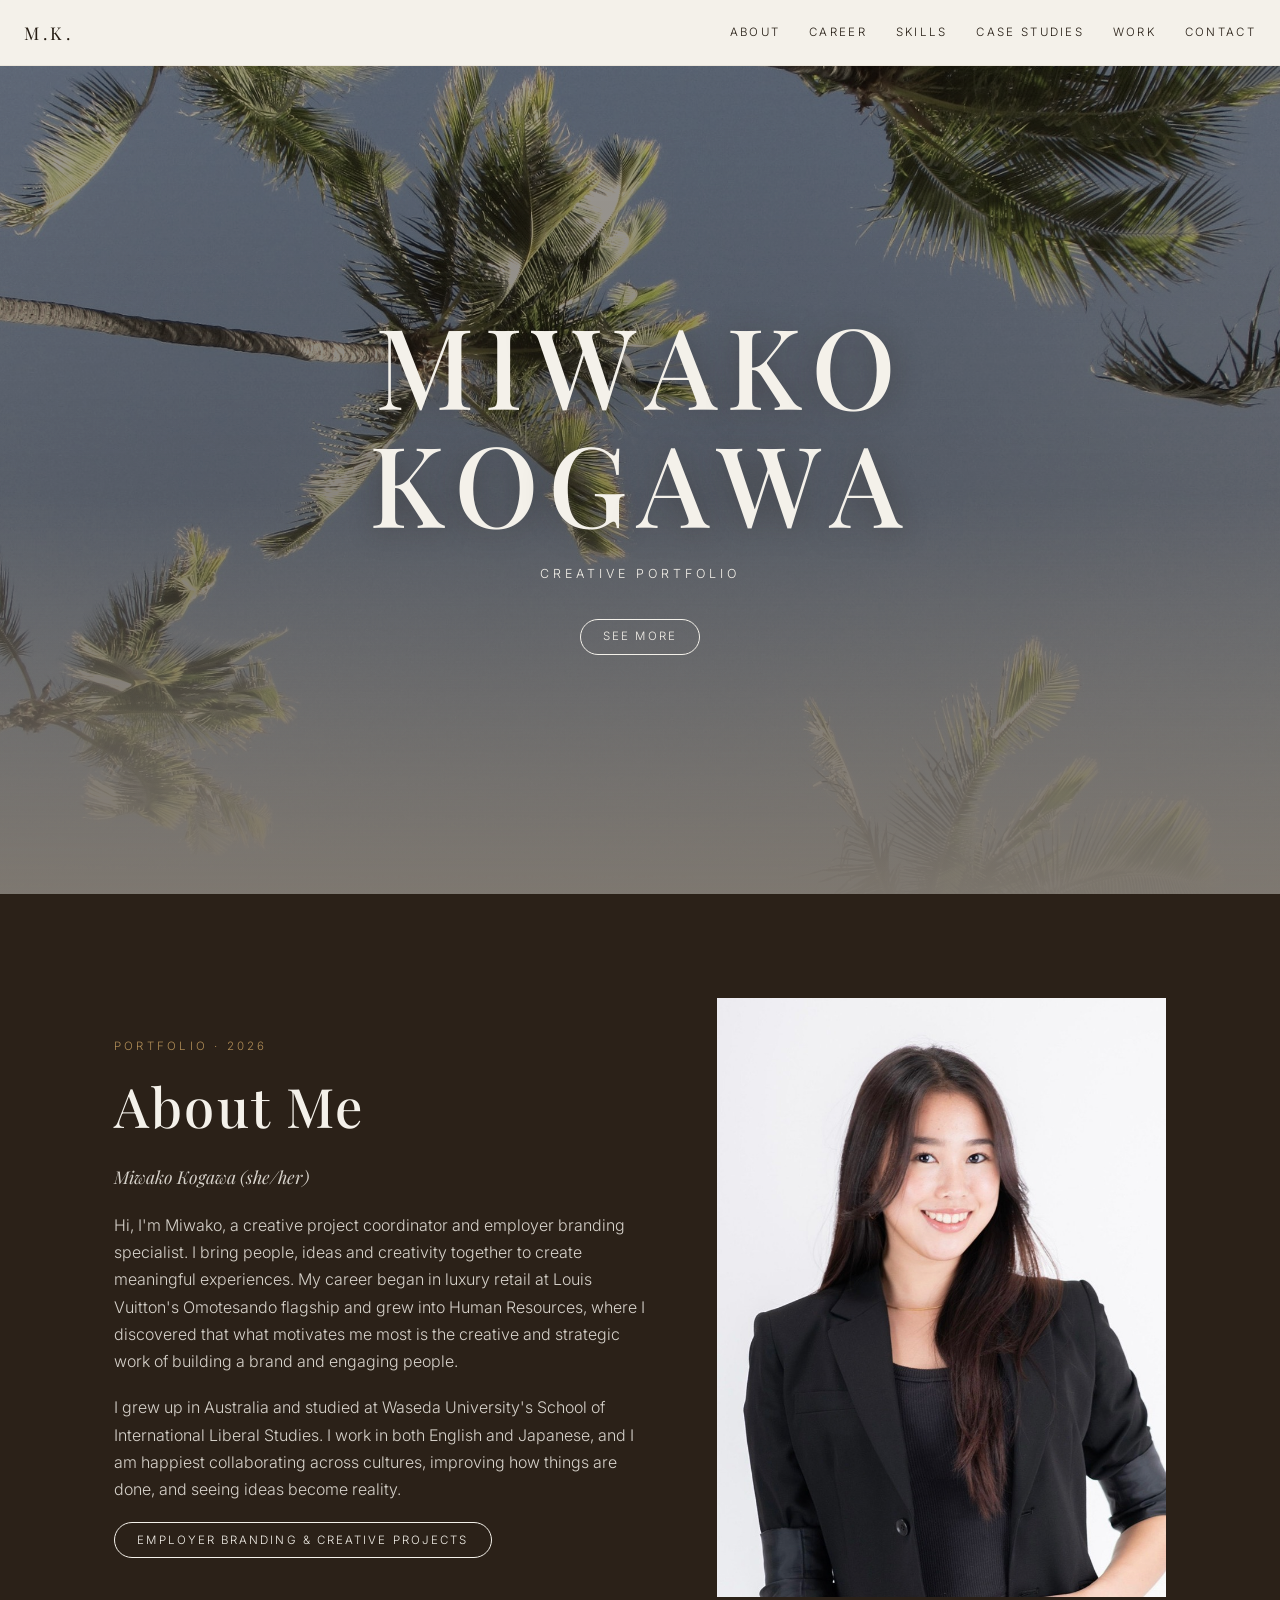
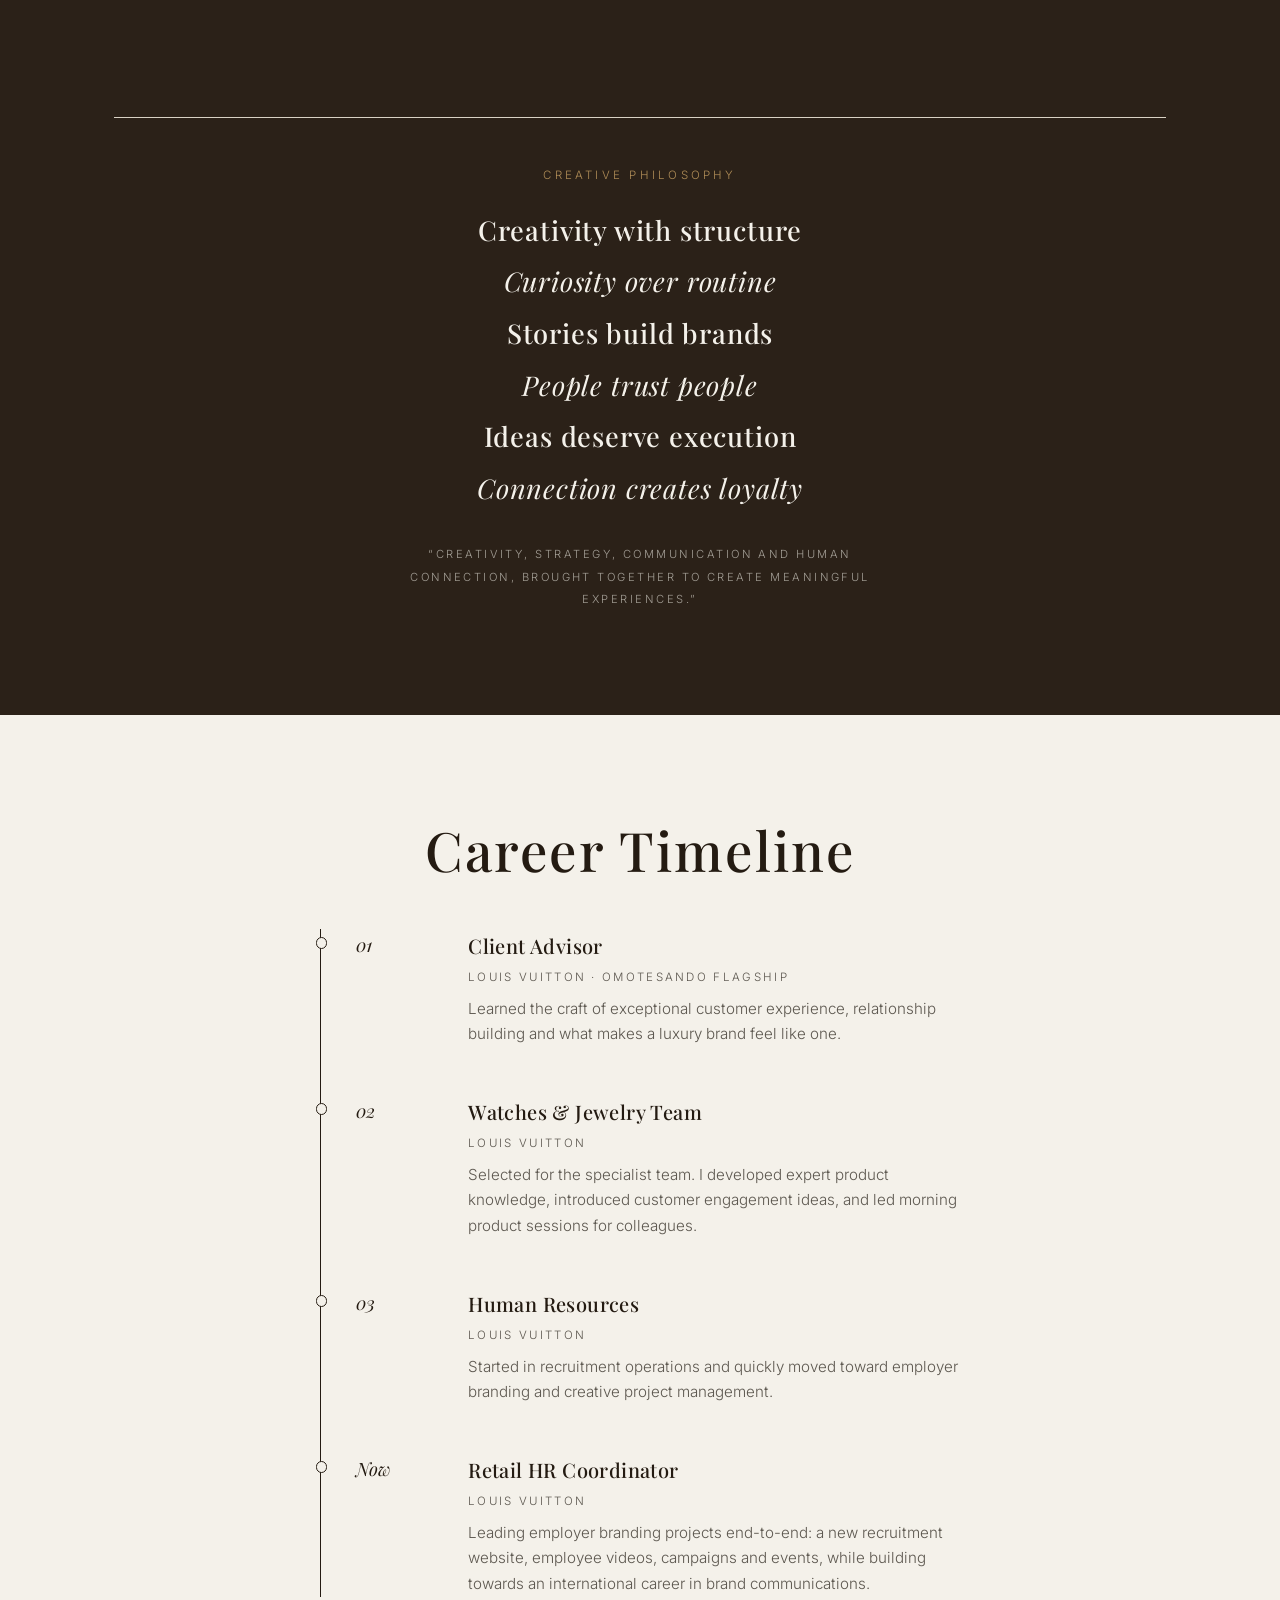
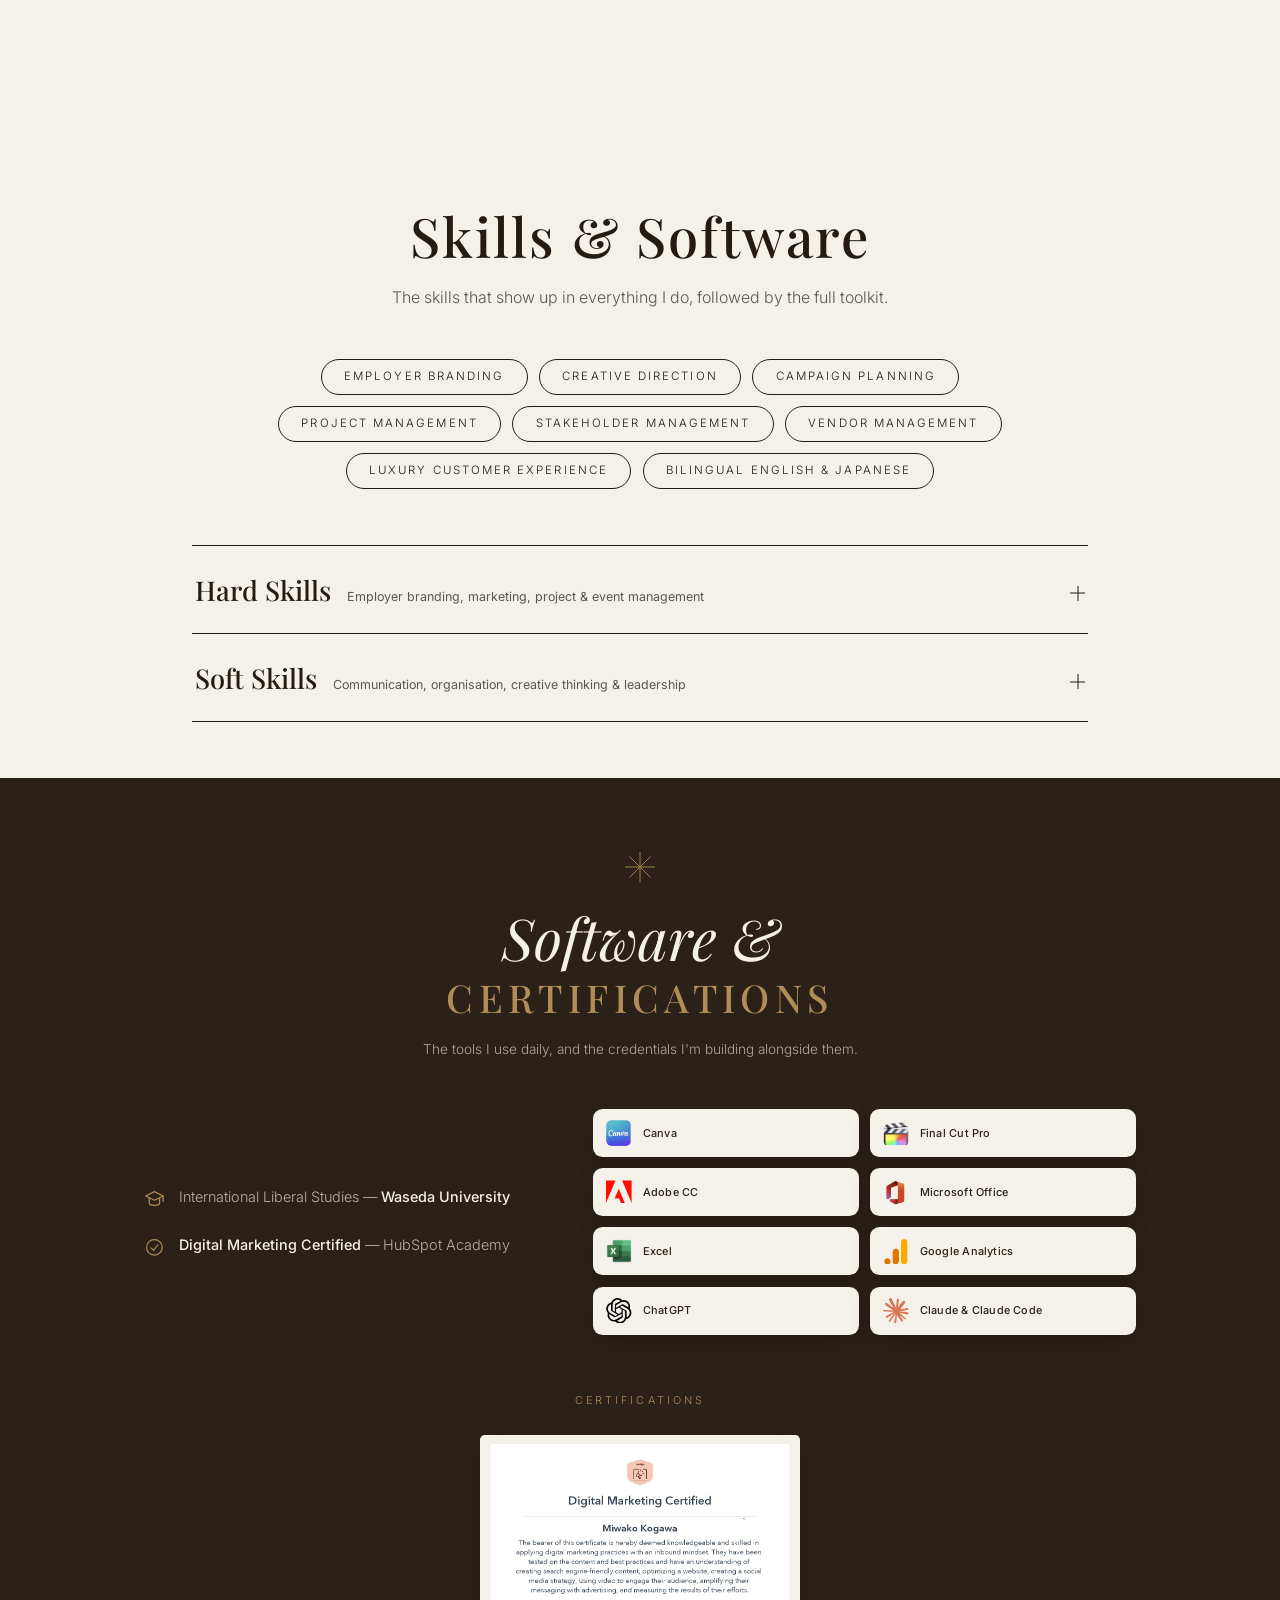
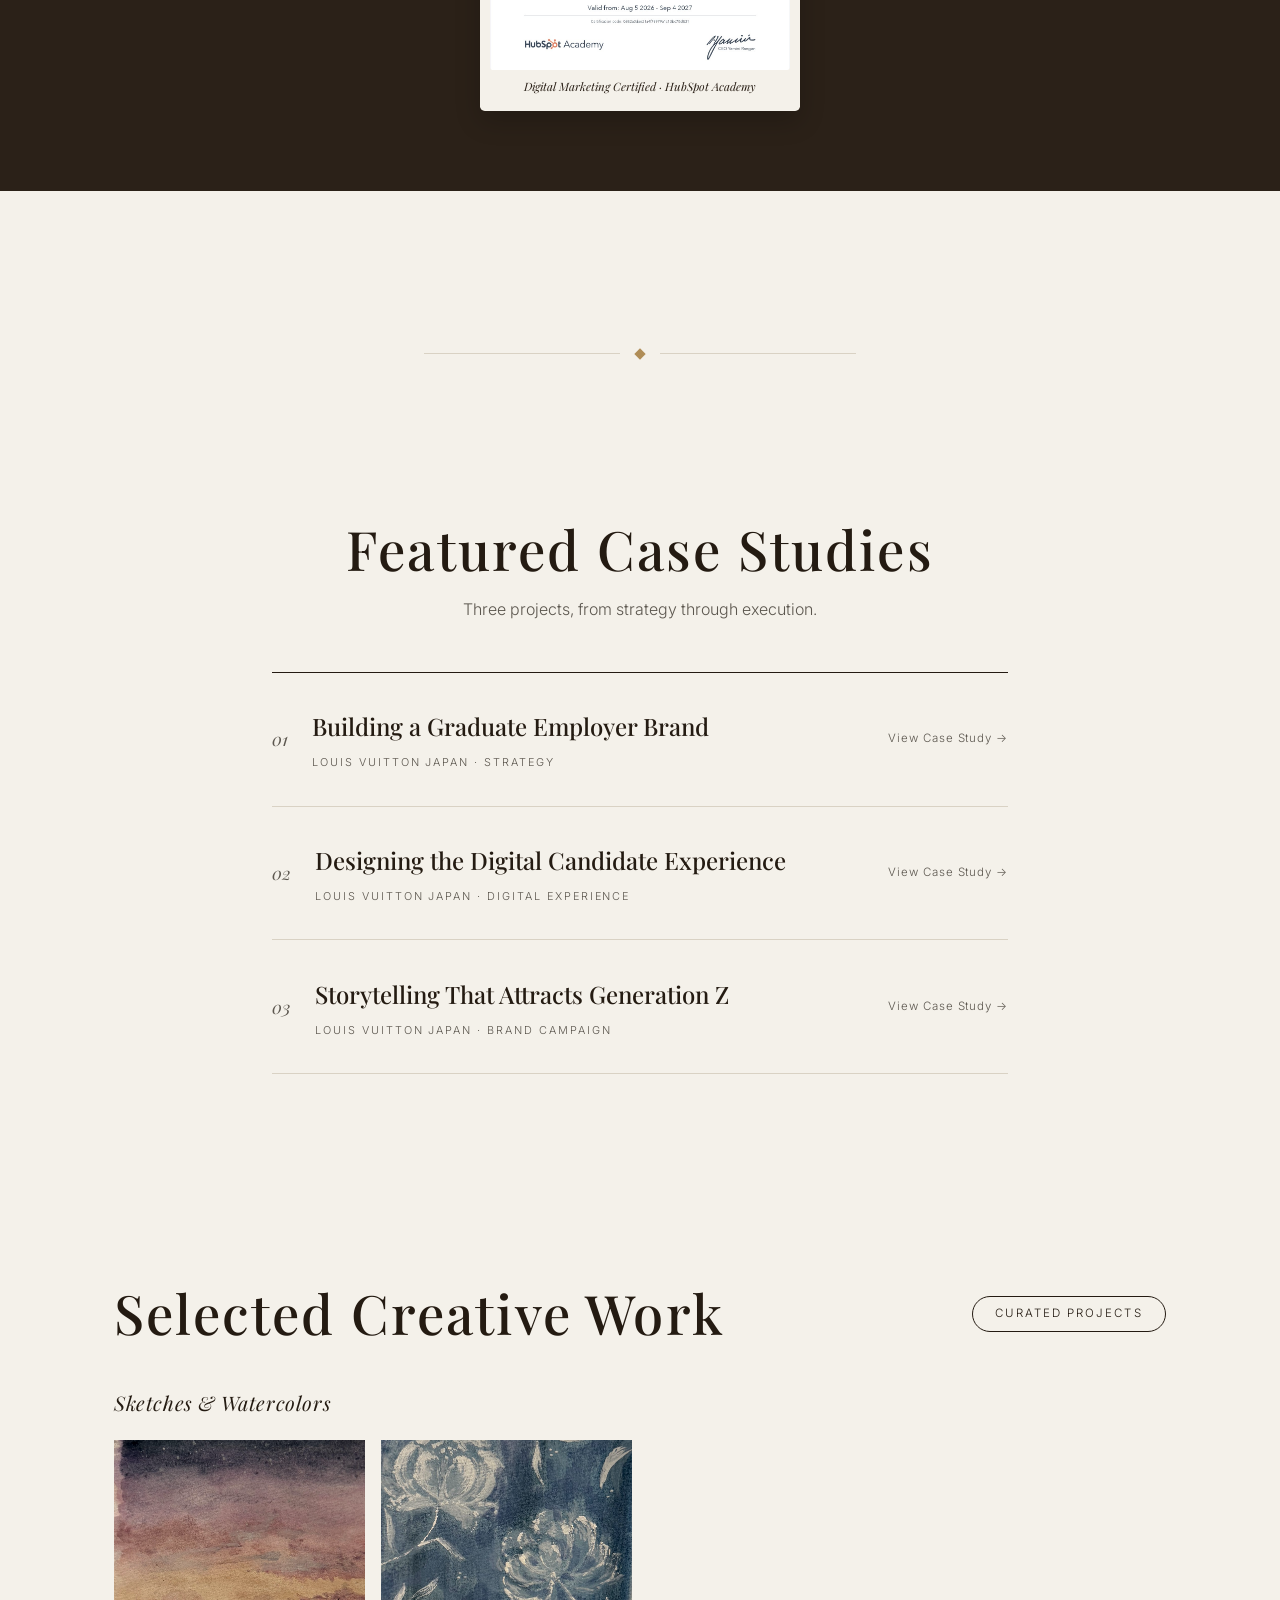
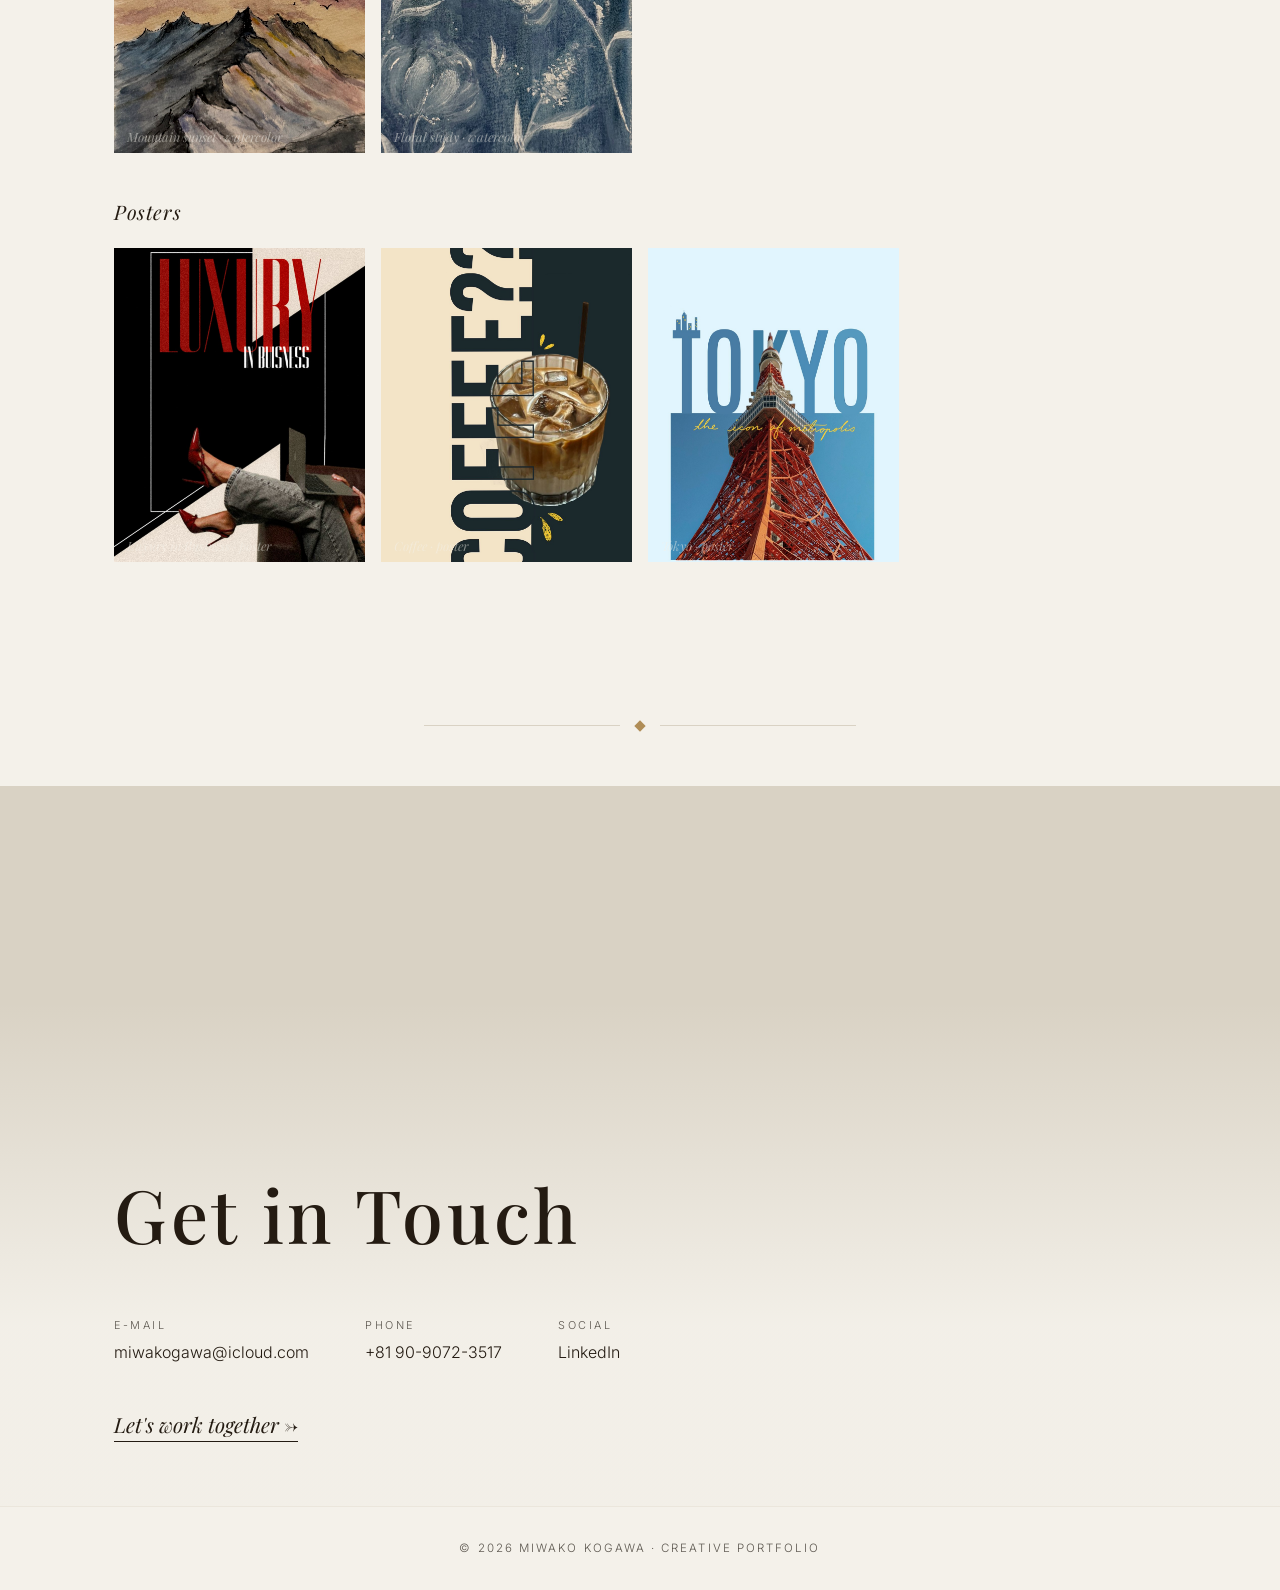
==== commit 725c7267: "Remove empty Instagram and Behance placeholder links" ====
--- a/index.html
+++ b/index.html
@@ -407,9 +407,7 @@
         <div>
           <p class="contact__label">Social</p>
           <p>
-            <a href="https://www.linkedin.com/in/miwako-kogawa-b432a0221/">LinkedIn</a> ·
-            <a href="#">Instagram</a> ·
-            <a href="#">Behance</a>
+            <a href="https://www.linkedin.com/in/miwako-kogawa-b432a0221/">LinkedIn</a>
           </p>
         </div>
       </div>
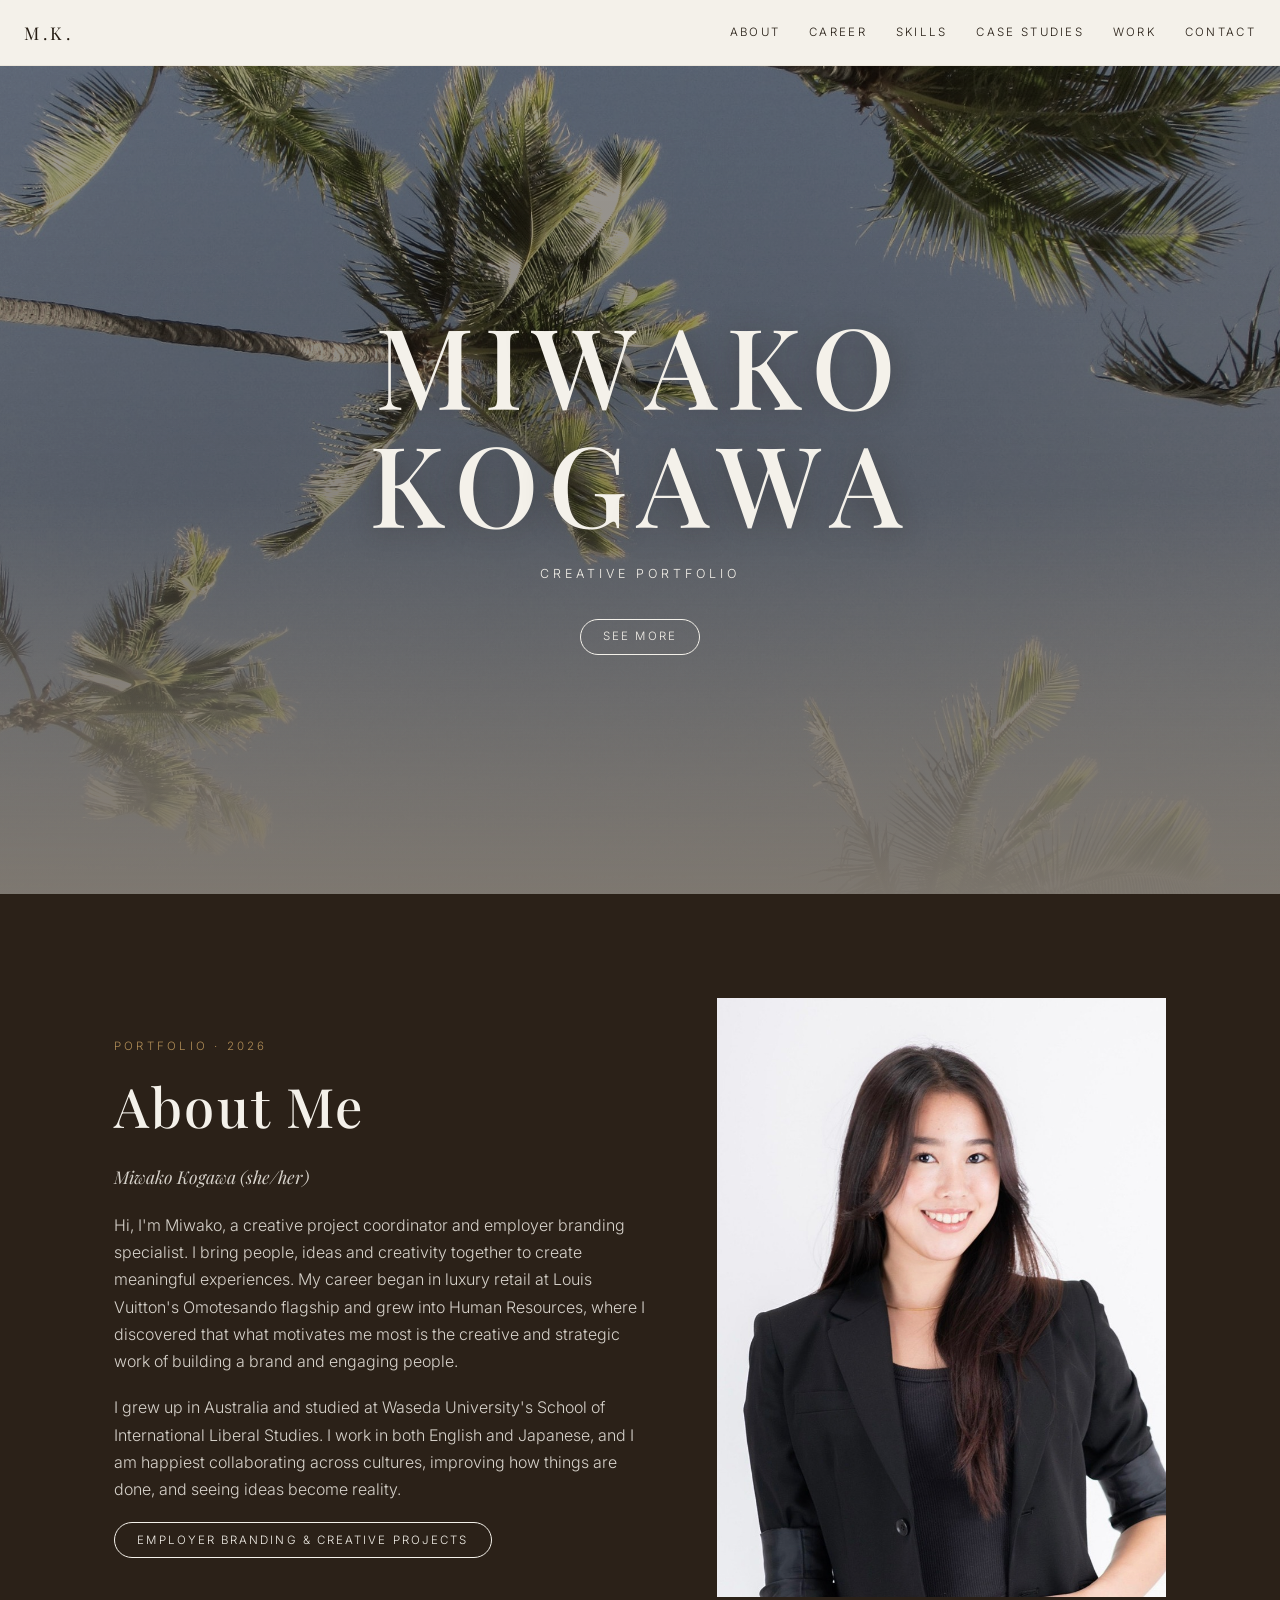
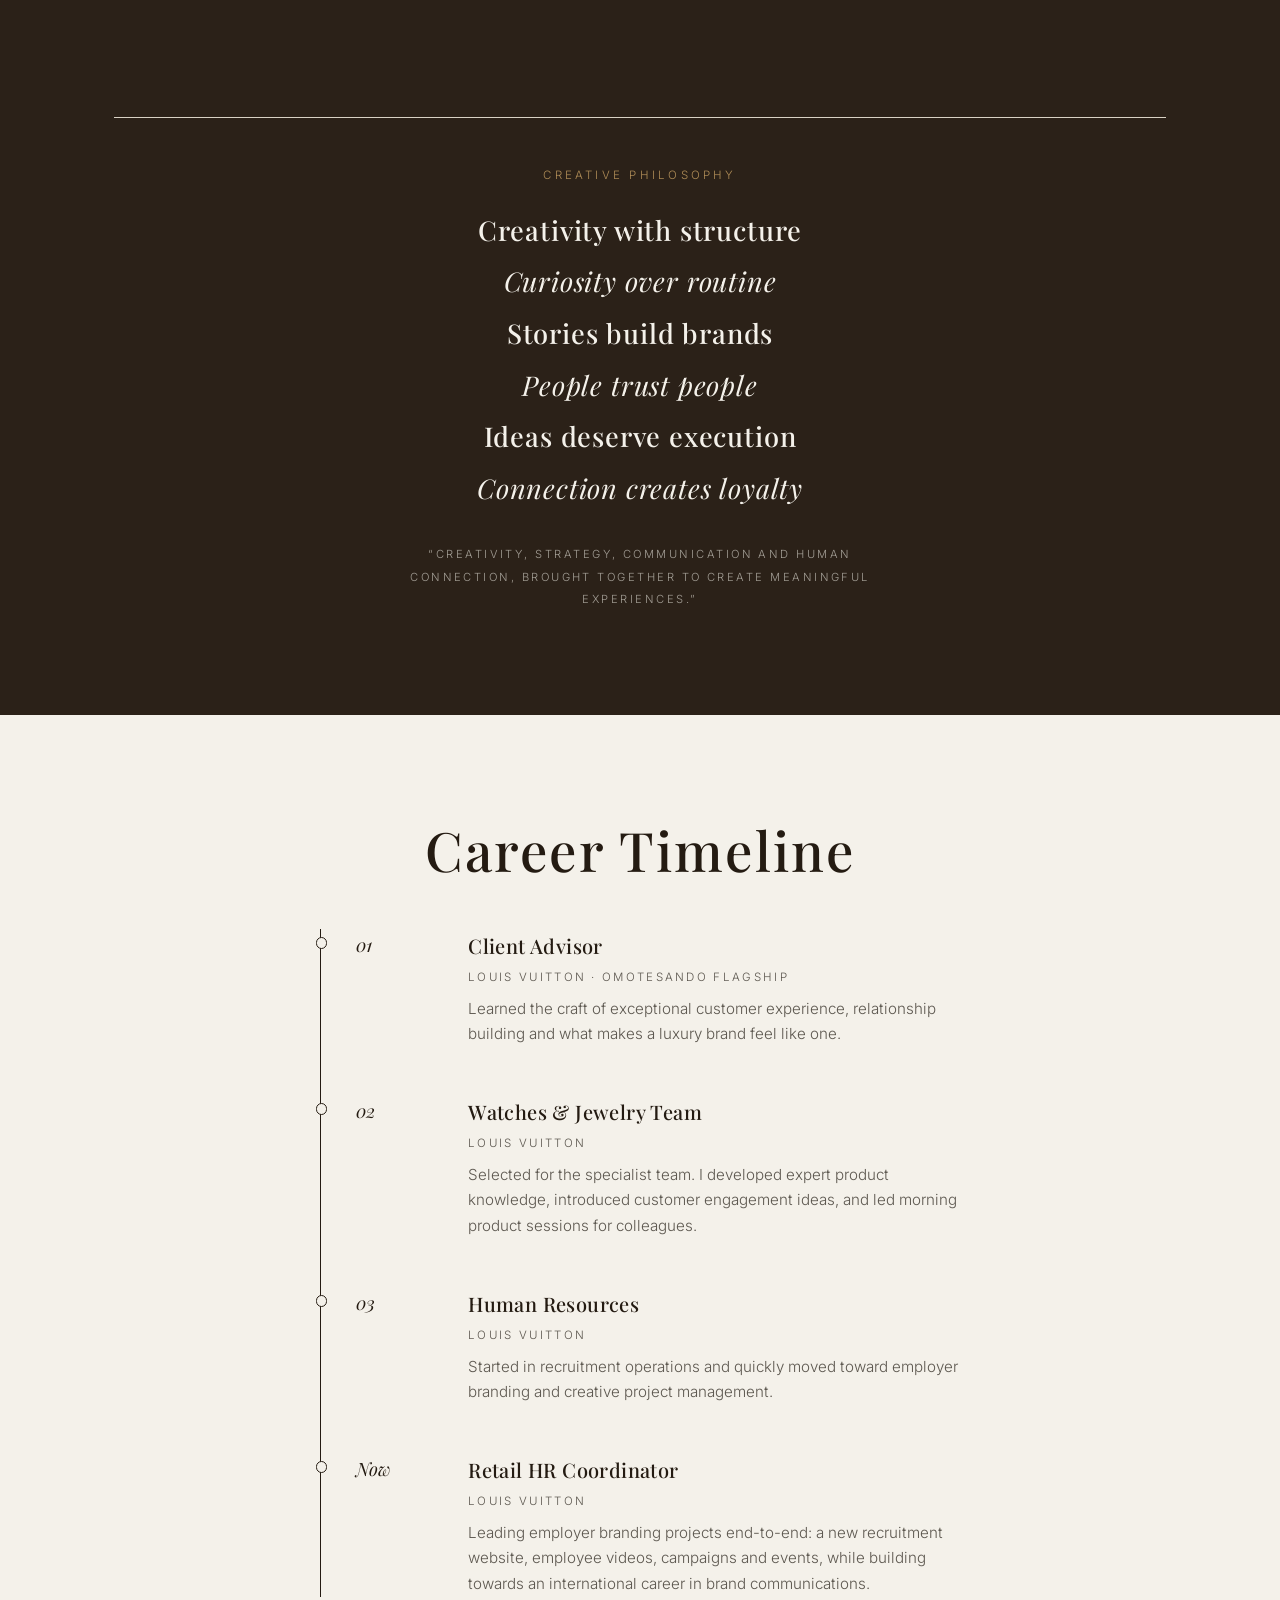
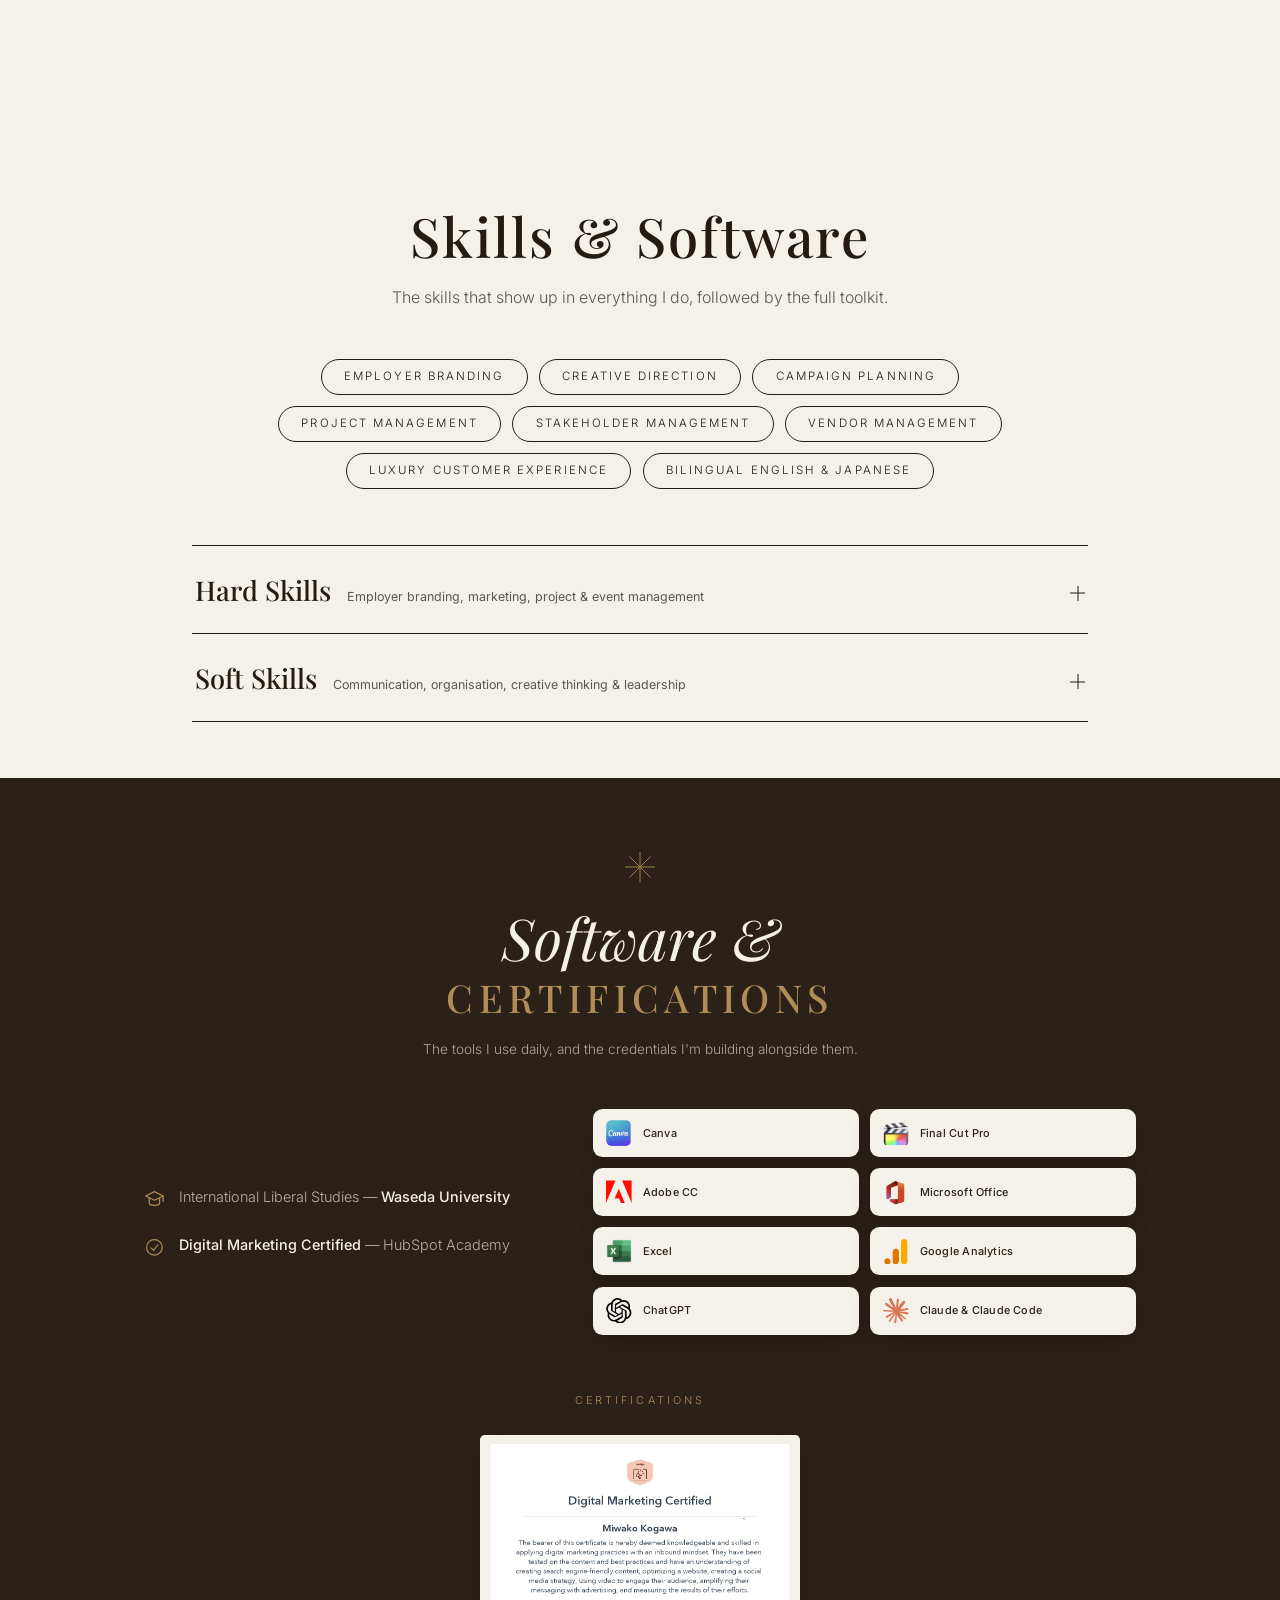
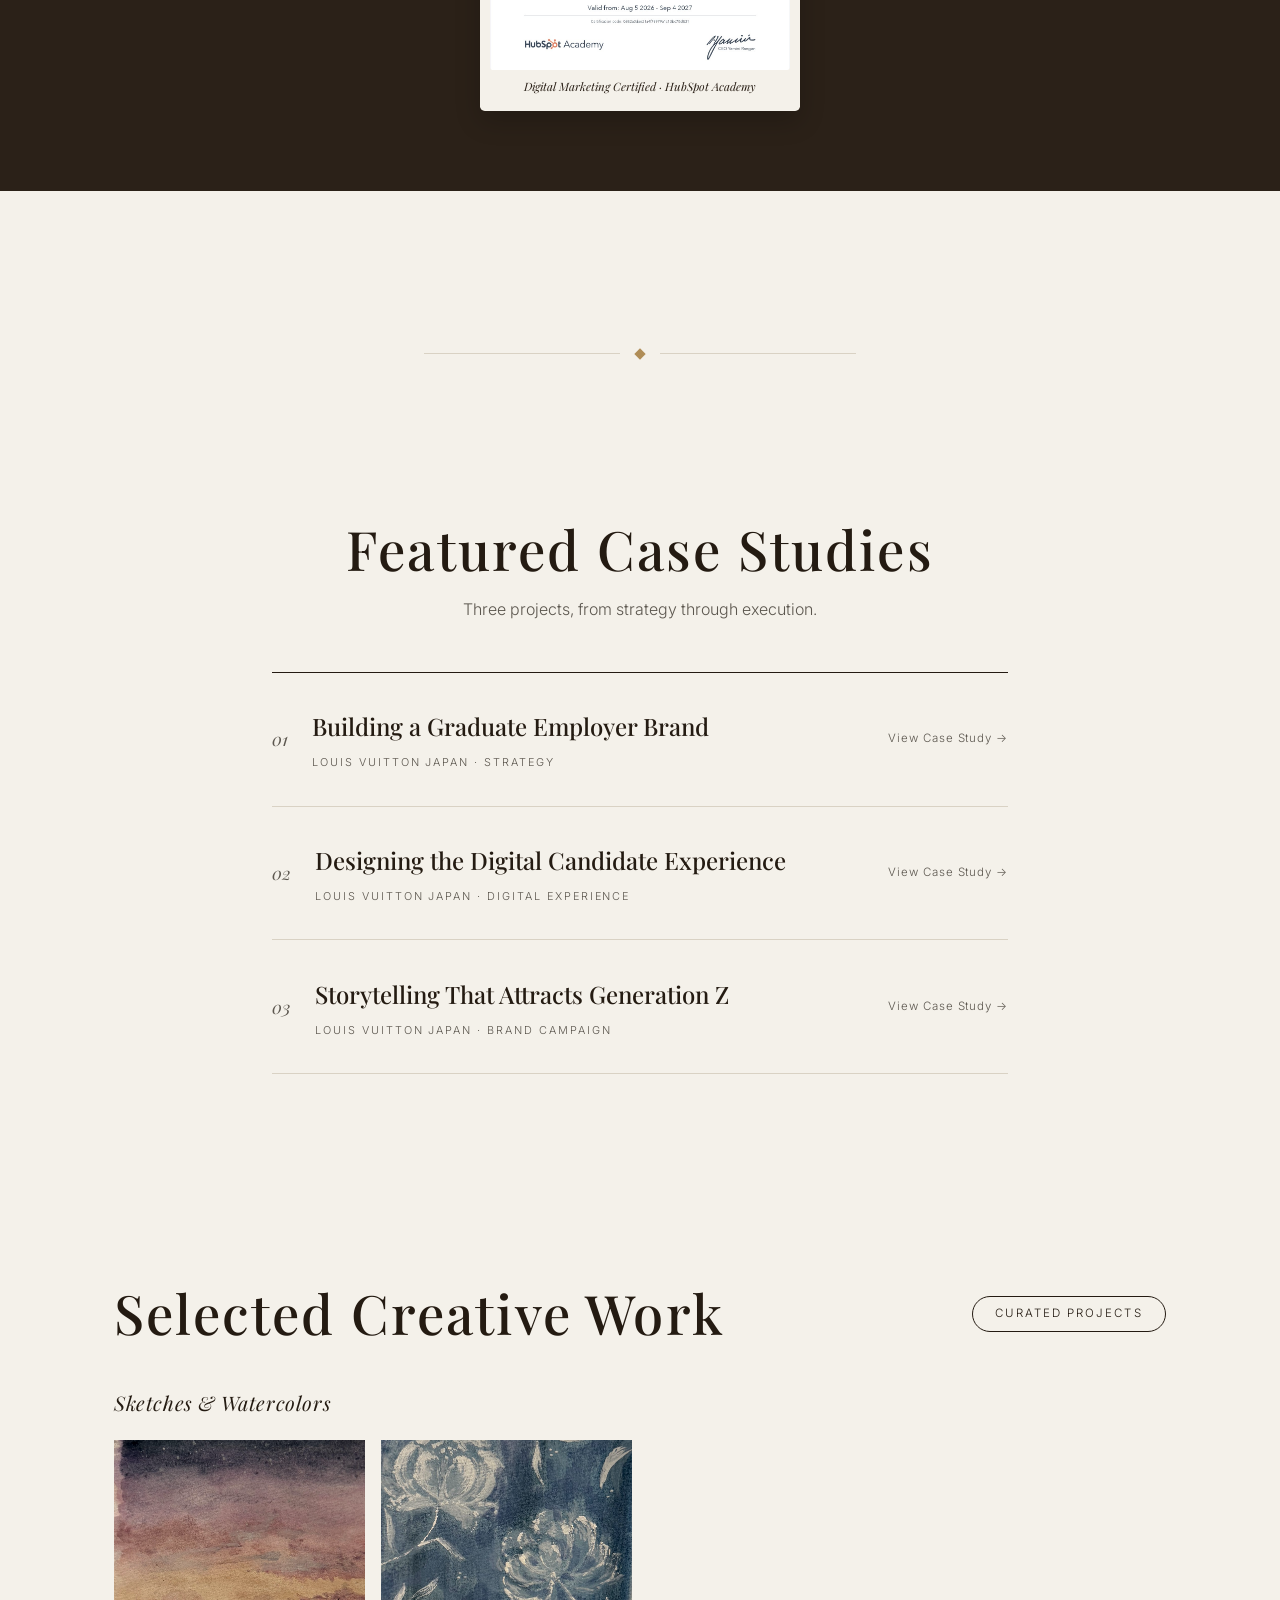
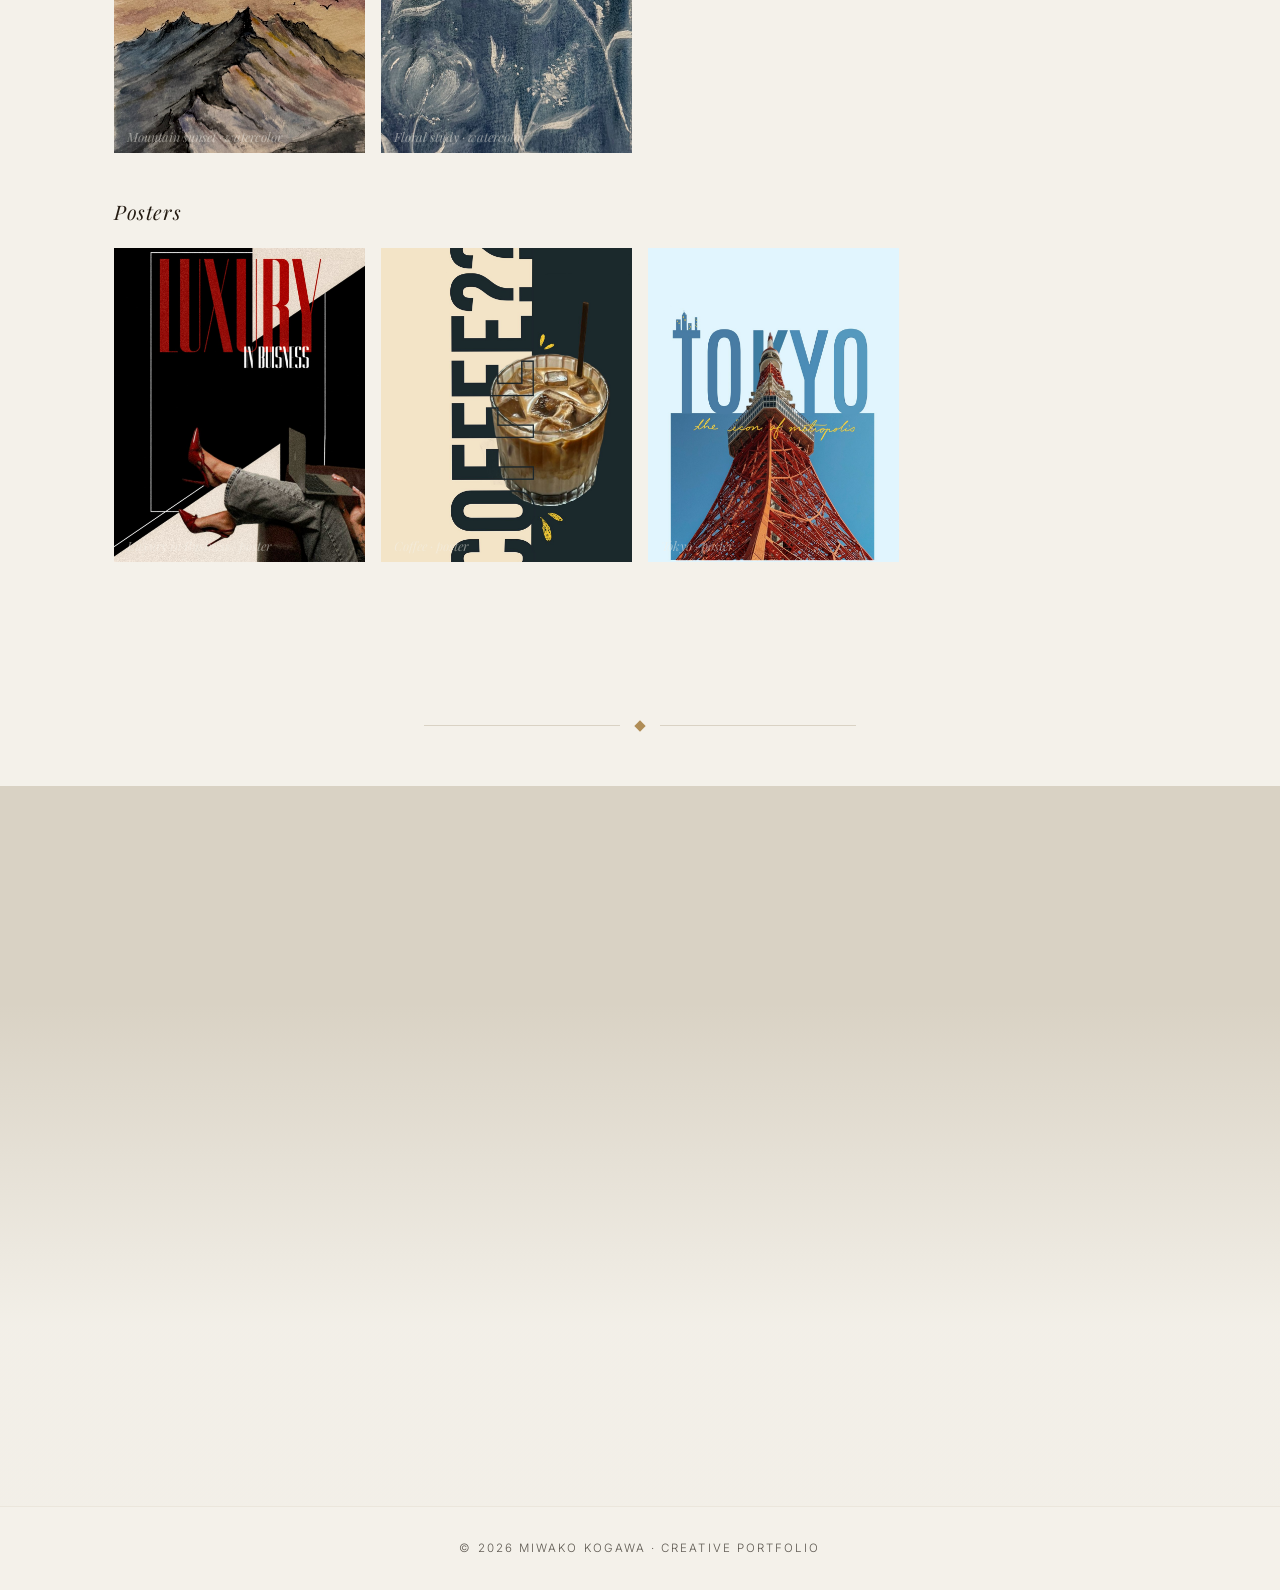
==== commit 75cb7109: "Add print stylesheet and fix portrait photo collapsing on mobile - Add @media print rules so the sit" ====
--- a/index.html
+++ b/index.html
@@ -15,7 +15,7 @@
   <link rel="preconnect" href="https://fonts.googleapis.com">
   <link rel="preconnect" href="https://fonts.gstatic.com" crossorigin>
   <link href="https://fonts.googleapis.com/css2?family=Playfair+Display:ital,wght@0,400;0,500;0,600;1,400;1,500&family=Inter:wght@300;400;500&display=swap" rel="stylesheet">
-  <link rel="stylesheet" href="css/style.css?v=39">
+  <link rel="stylesheet" href="css/style.css?v=40">
   <script src="js/main.js?v=13" defer></script>
 </head>
 <body>
--- a/css/style.css
+++ b/css/style.css
@@ -2167,7 +2167,12 @@
 
   .branding__phones .phone:nth-child(2) { margin-top: 0; }
 
-  .about__photo { max-width: 60%; margin: 0 auto; }
+  /* width (not max-width): .about__photo's only children are absolutely
+     positioned (the img, the label), so it has no in-flow content to
+     shrink-to-fit against once margin:auto takes it out of grid stretch —
+     it was collapsing to 0x0 on every viewport <=860px (i.e. all phones
+     and tablets), hiding the portrait entirely. */
+  .about__photo { width: 60%; margin: 0 auto; }
 }
 
 @media (max-width: 640px) {
@@ -2179,7 +2184,7 @@
     letter-spacing: 0.1em;
   }
 
-  .about__photo { max-width: 240px; }
+  .about__photo { width: 240px; }
 }
 
 @media (max-width: 480px) {
@@ -2193,3 +2198,40 @@
 
   .branding__phones { flex-wrap: wrap; }
 }
+
+/* ---------- print (PDF export) ---------- */
+
+@media print {
+  html, body {
+    background: var(--cream);
+    -webkit-print-color-adjust: exact;
+    print-color-adjust: exact;
+  }
+
+  .nav,
+  .cs-nav,
+  .cs-scrolldown { display: none !important; }
+
+  .cover { min-height: 100vh; }
+
+  .case__device,
+  .accordion__panel { position: static; }
+
+  /* skills accordion: JS-driven open/close doesn't run for a static PDF, so show both panels expanded */
+  .accordion__panel {
+    grid-template-rows: 1fr !important;
+  }
+  .accordion__panel > div { overflow: visible !important; }
+  .accordion__icon { display: none !important; }
+
+  h1, h2, h3 { break-after: avoid; }
+
+  .about__photo,
+  .timeline__item,
+  .skills__group,
+  .skills__cert-frame,
+  .work__grid figure,
+  .events__item,
+  .featured__item,
+  .contact__inner { break-inside: avoid; }
+}
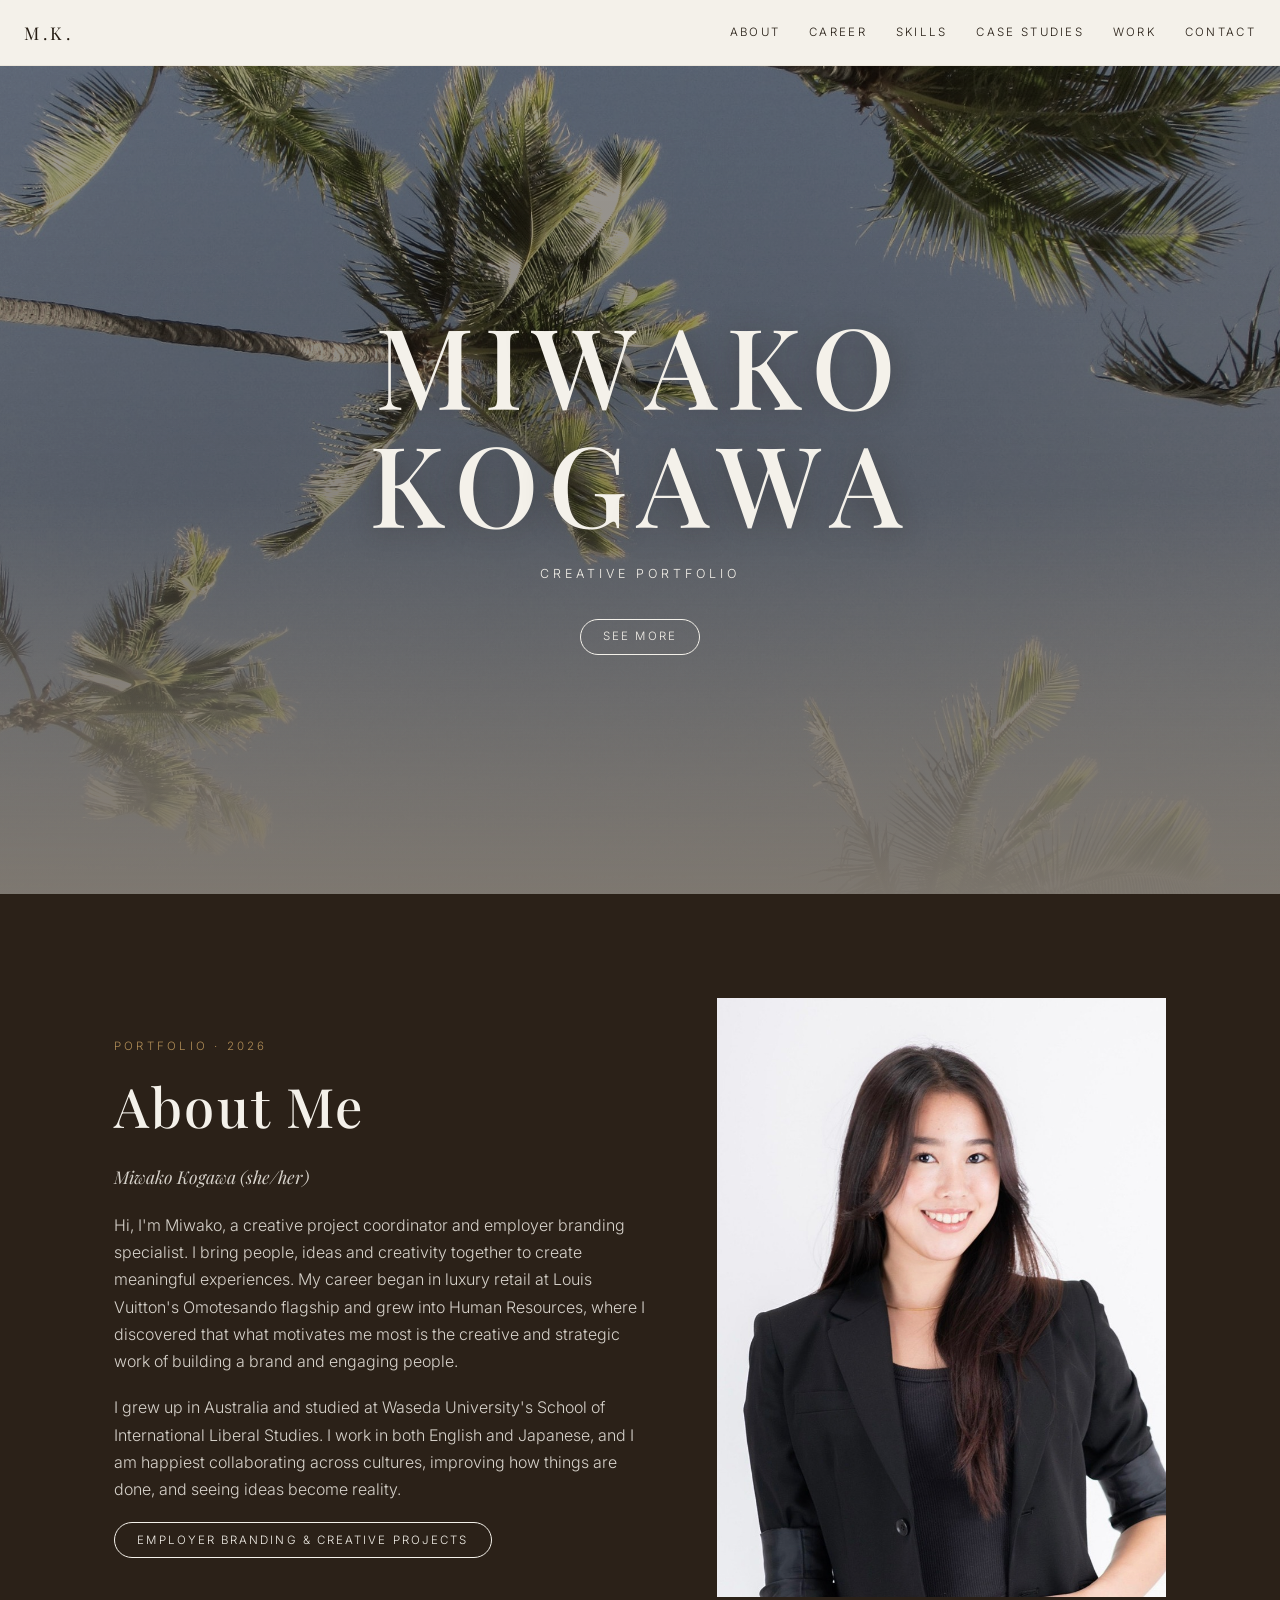
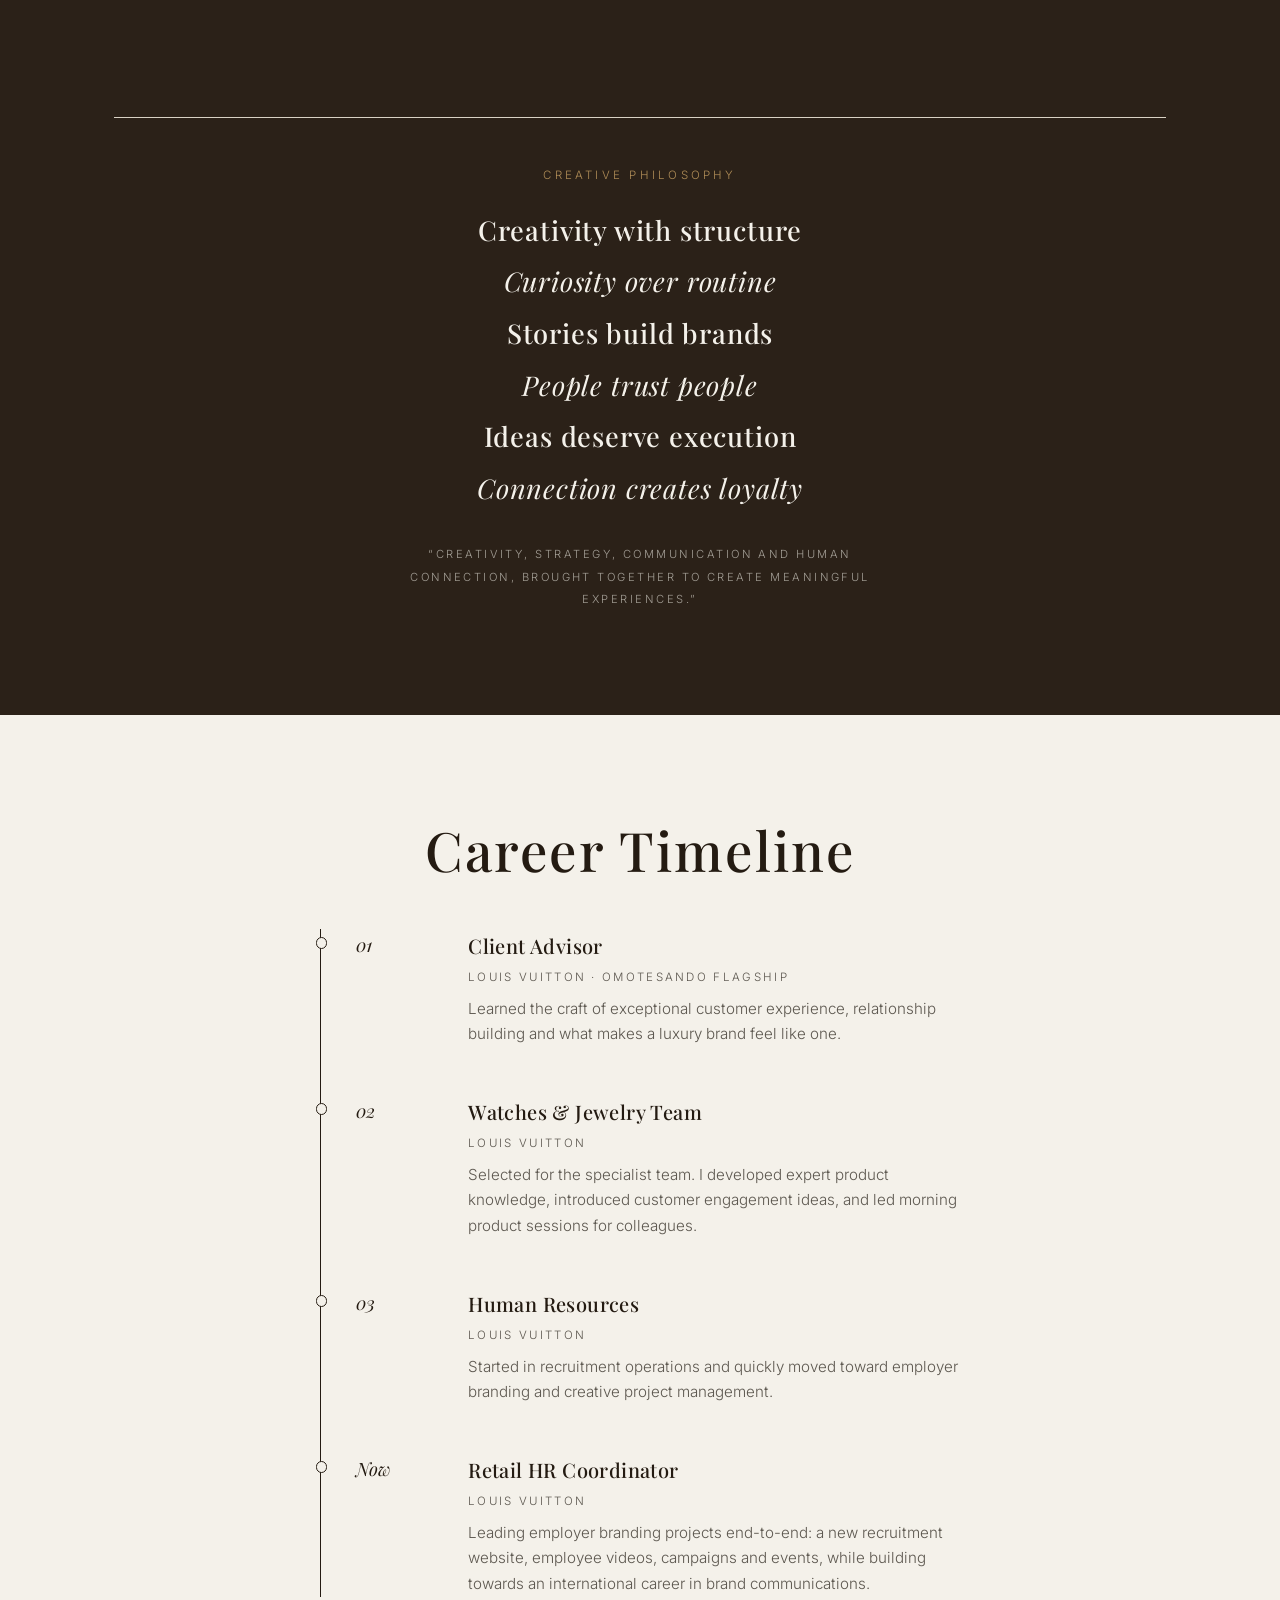
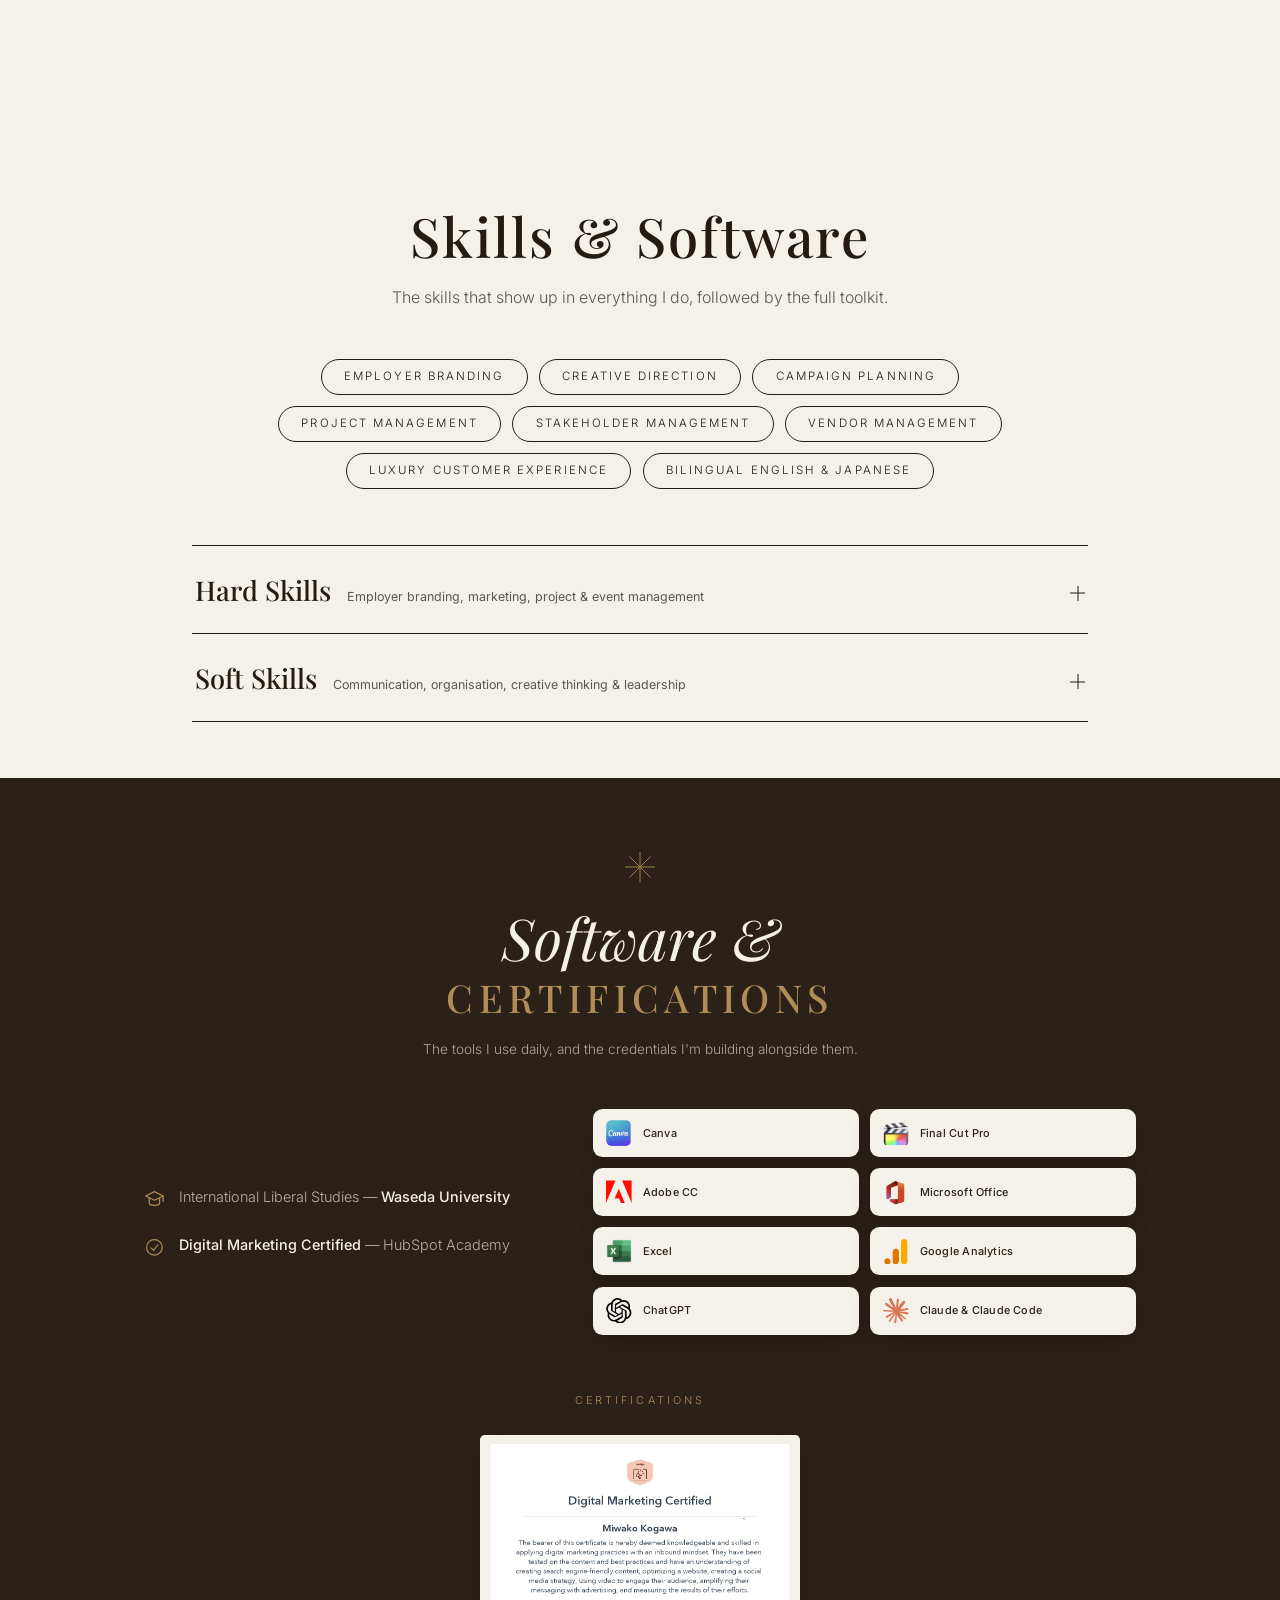
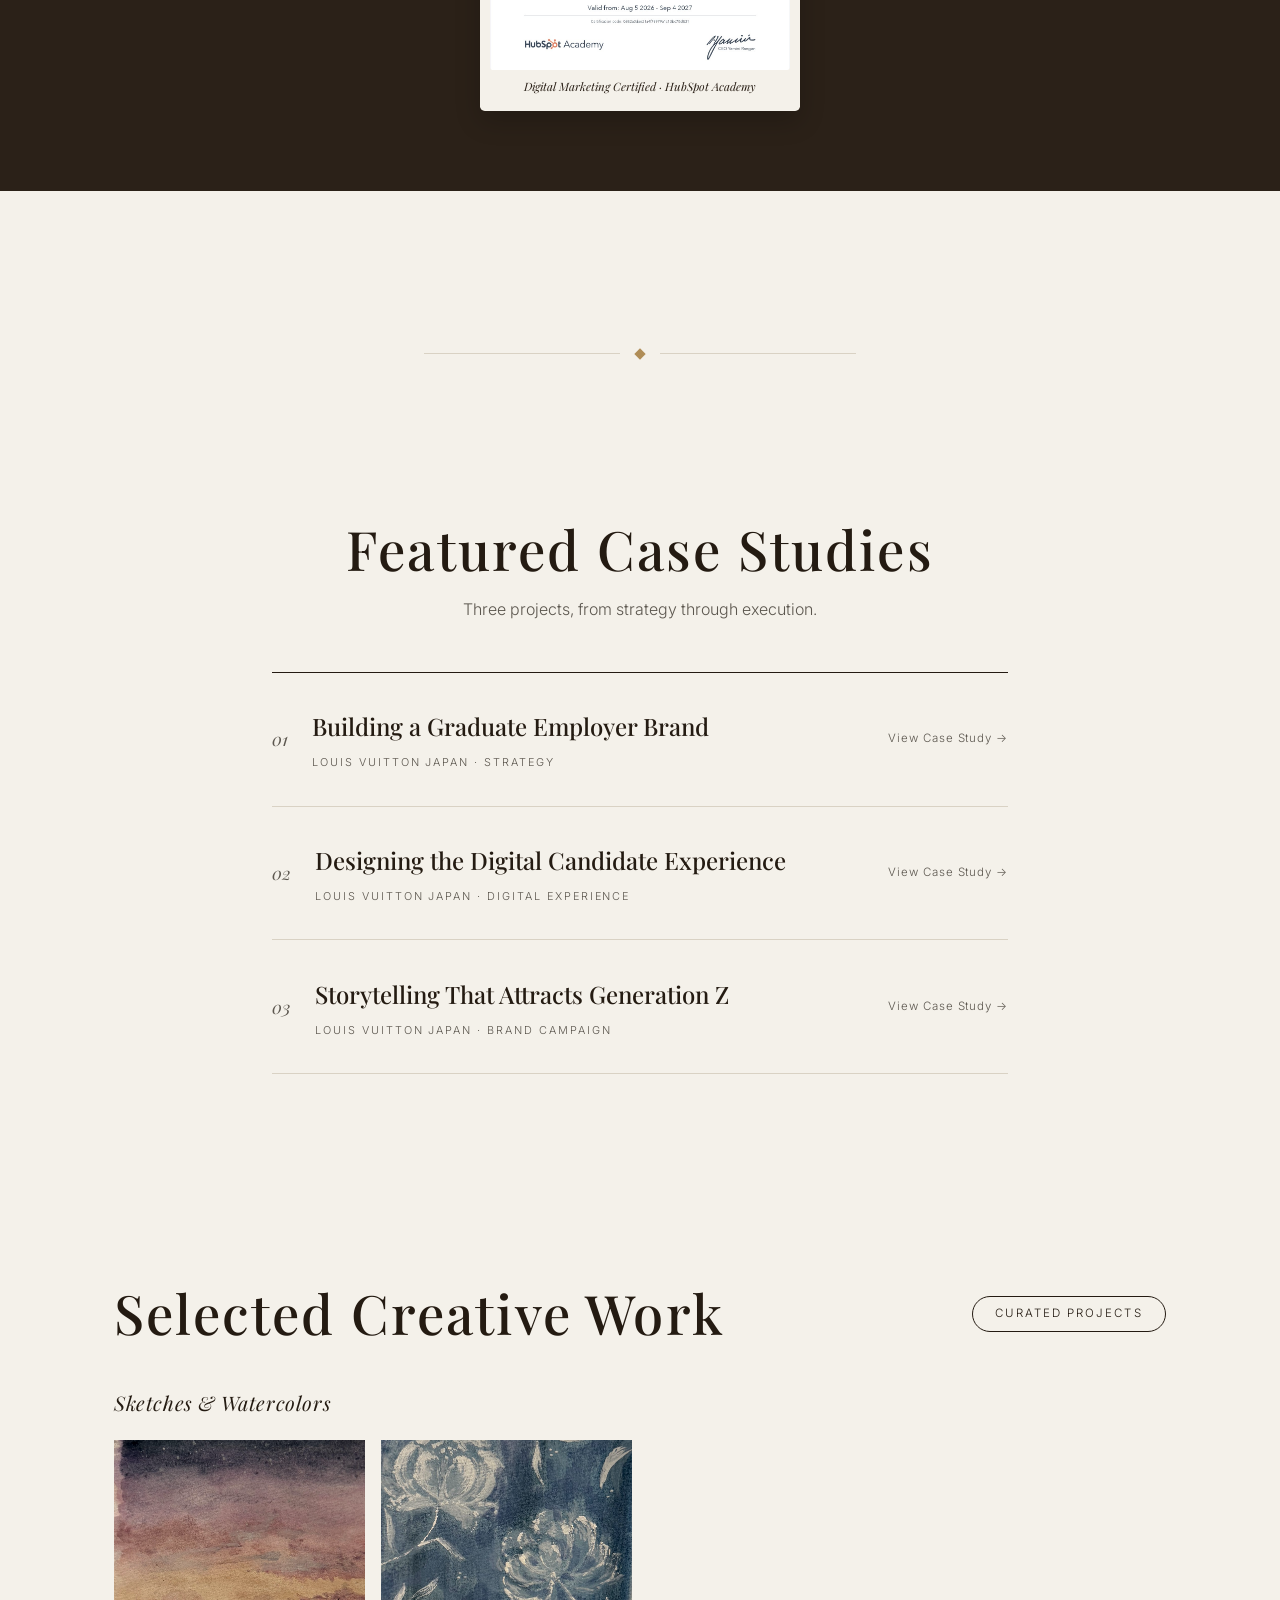
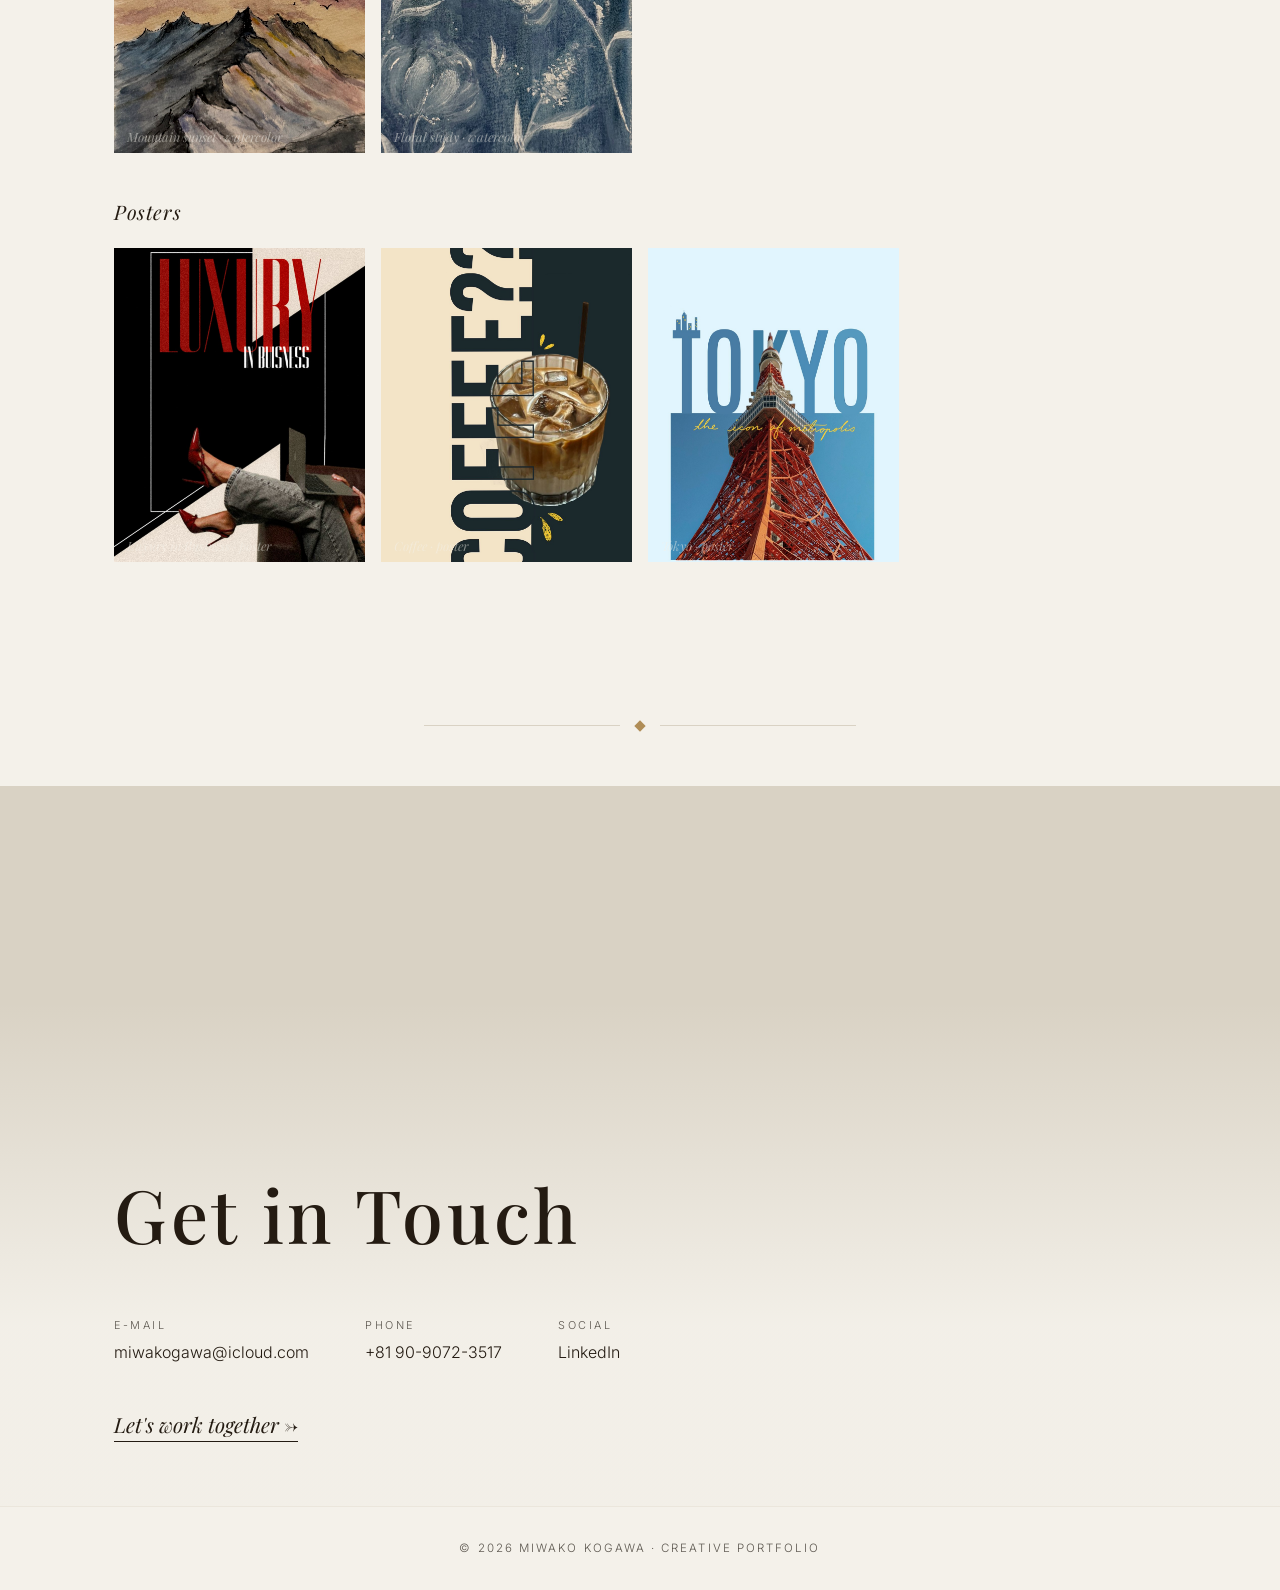
==== commit c95ffb0c: "Remove placeholder photo/diagram slots from case studies Drop the "Moodboard image" color-block plac" ====
--- a/index.html
+++ b/index.html
@@ -15,8 +15,8 @@
   <link rel="preconnect" href="https://fonts.googleapis.com">
   <link rel="preconnect" href="https://fonts.gstatic.com" crossorigin>
   <link href="https://fonts.googleapis.com/css2?family=Playfair+Display:ital,wght@0,400;0,500;0,600;1,400;1,500&family=Inter:wght@300;400;500&display=swap" rel="stylesheet">
-  <link rel="stylesheet" href="css/style.css?v=40">
-  <script src="js/main.js?v=13" defer></script>
+  <link rel="stylesheet" href="css/style.css?v=41">
+  <script src="js/main.js?v=14" defer></script>
 </head>
 <body>
 
--- a/css/style.css
+++ b/css/style.css
@@ -1418,22 +1418,6 @@
 
 .deck__values { margin-bottom: 1.6rem; }
 
-.mood {
-  display: grid;
-  grid-template-columns: 1fr 1fr;
-  gap: 1.2rem;
-  margin: 0.4rem 0 0.8rem;
-}
-
-.mood__tile .photo { aspect-ratio: 4 / 3; }
-
-.mood__tile figcaption {
-  font-size: 0.78rem;
-  color: var(--muted);
-  margin-top: 0.5rem;
-  line-height: 1.5;
-}
-
 .mood__note {
   font-size: 0.65rem;
   text-transform: uppercase;
@@ -1678,7 +1662,6 @@
 }
 
 @media (max-width: 640px) {
-  .mood { grid-template-columns: 1fr; }
   .wireframes, .profiles { grid-template-columns: 1fr; max-width: 16rem; margin-left: auto; margin-right: auto; }
   .type-specimens { grid-template-columns: 1fr; }
 }
@@ -1955,39 +1938,6 @@
   font-size: 1rem;
 }
 
-.storyboard {
-  display: grid;
-  grid-template-columns: repeat(4, 1fr);
-  gap: 1rem;
-  margin: 1.6rem 0 0.5rem;
-}
-
-.storyboard__visual {
-  aspect-ratio: 16 / 10;
-  background: var(--espresso);
-  color: var(--cream);
-  display: flex;
-  align-items: center;
-  justify-content: center;
-  text-align: center;
-  padding: 0.6rem;
-}
-
-.storyboard__visual span {
-  font-family: var(--serif);
-  font-size: 0.85rem;
-  letter-spacing: 0.05em;
-}
-
-.storyboard__frame figcaption {
-  font-size: 0.65rem;
-  text-transform: uppercase;
-  letter-spacing: 0.14em;
-  color: var(--muted);
-  text-align: center;
-  margin-top: 0.6rem;
-}
-
 .cast-row {
   display: flex;
   flex-wrap: wrap;
@@ -2019,7 +1969,6 @@
 
 @media (max-width: 700px) {
   .reel__compare { grid-template-columns: 1fr; }
-  .storyboard { grid-template-columns: repeat(2, 1fr); }
 }
 
 /* ---------- effects: scroll reveal ---------- */
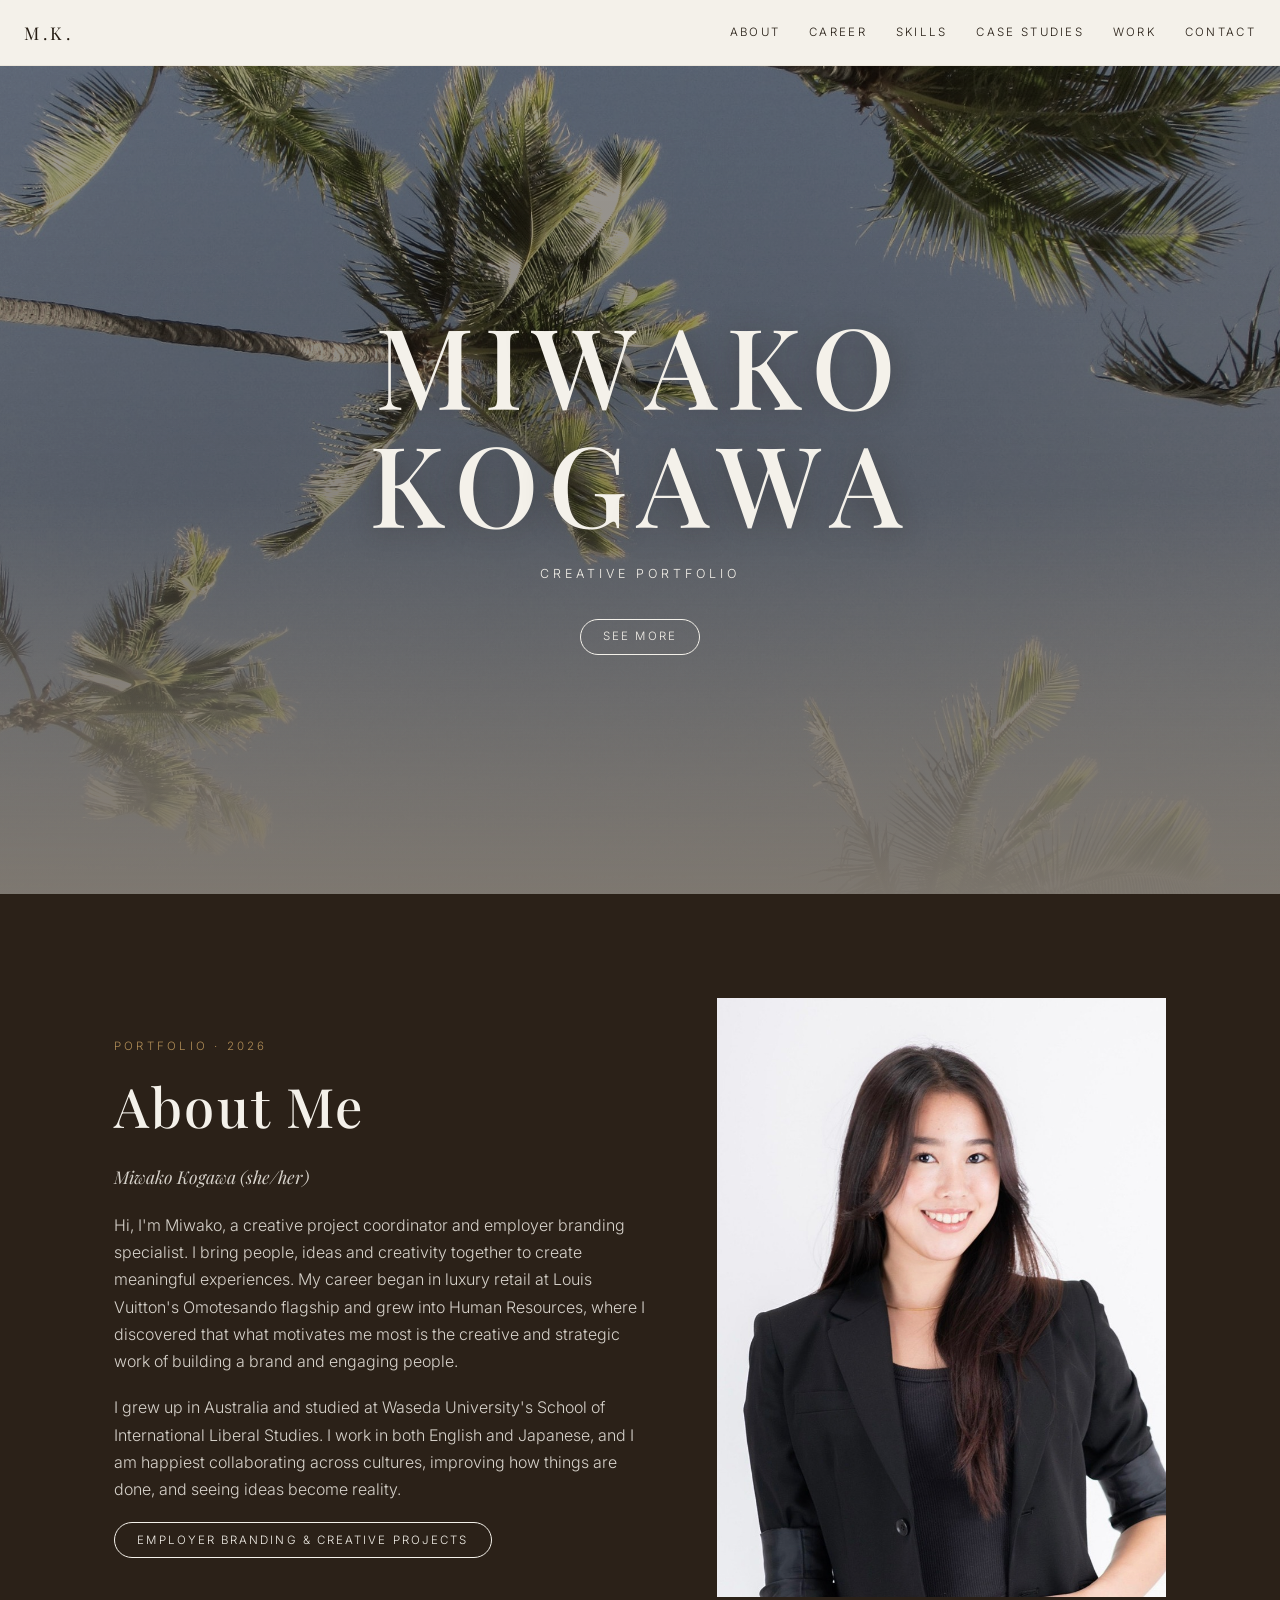
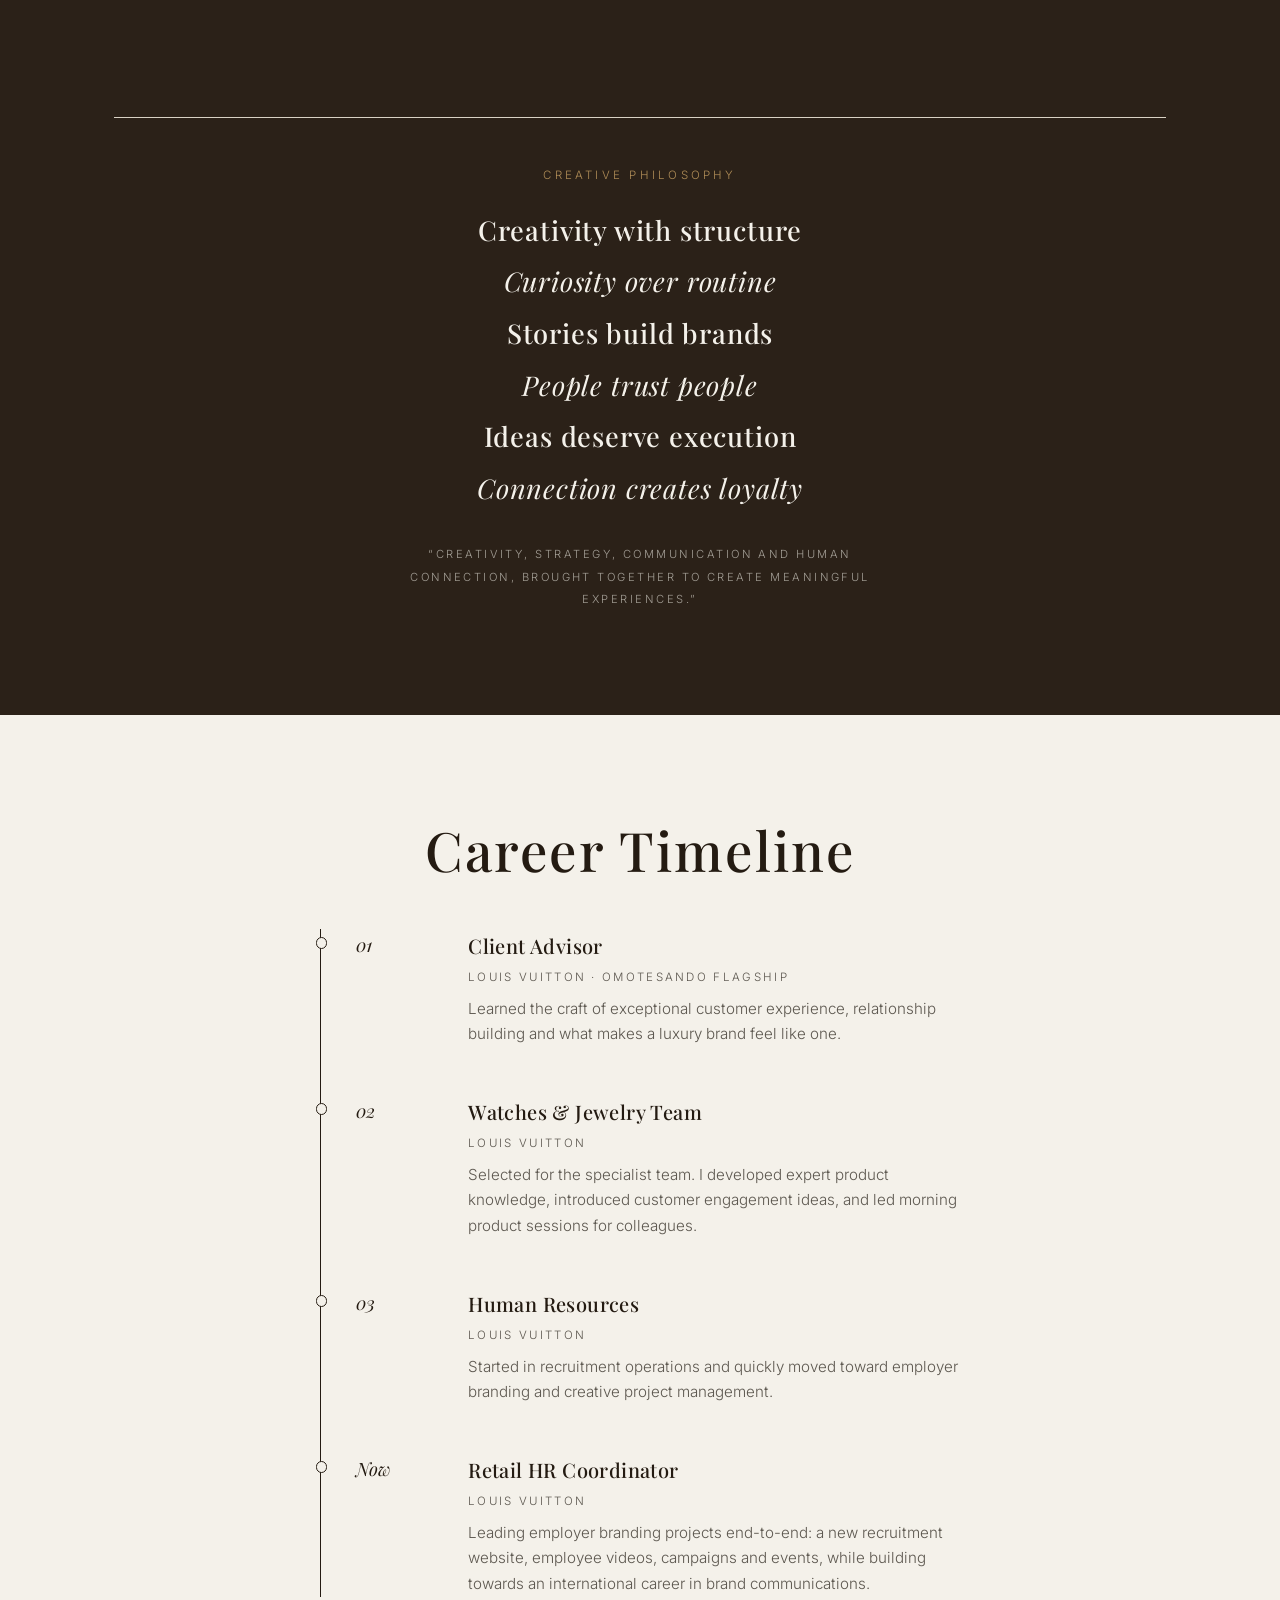
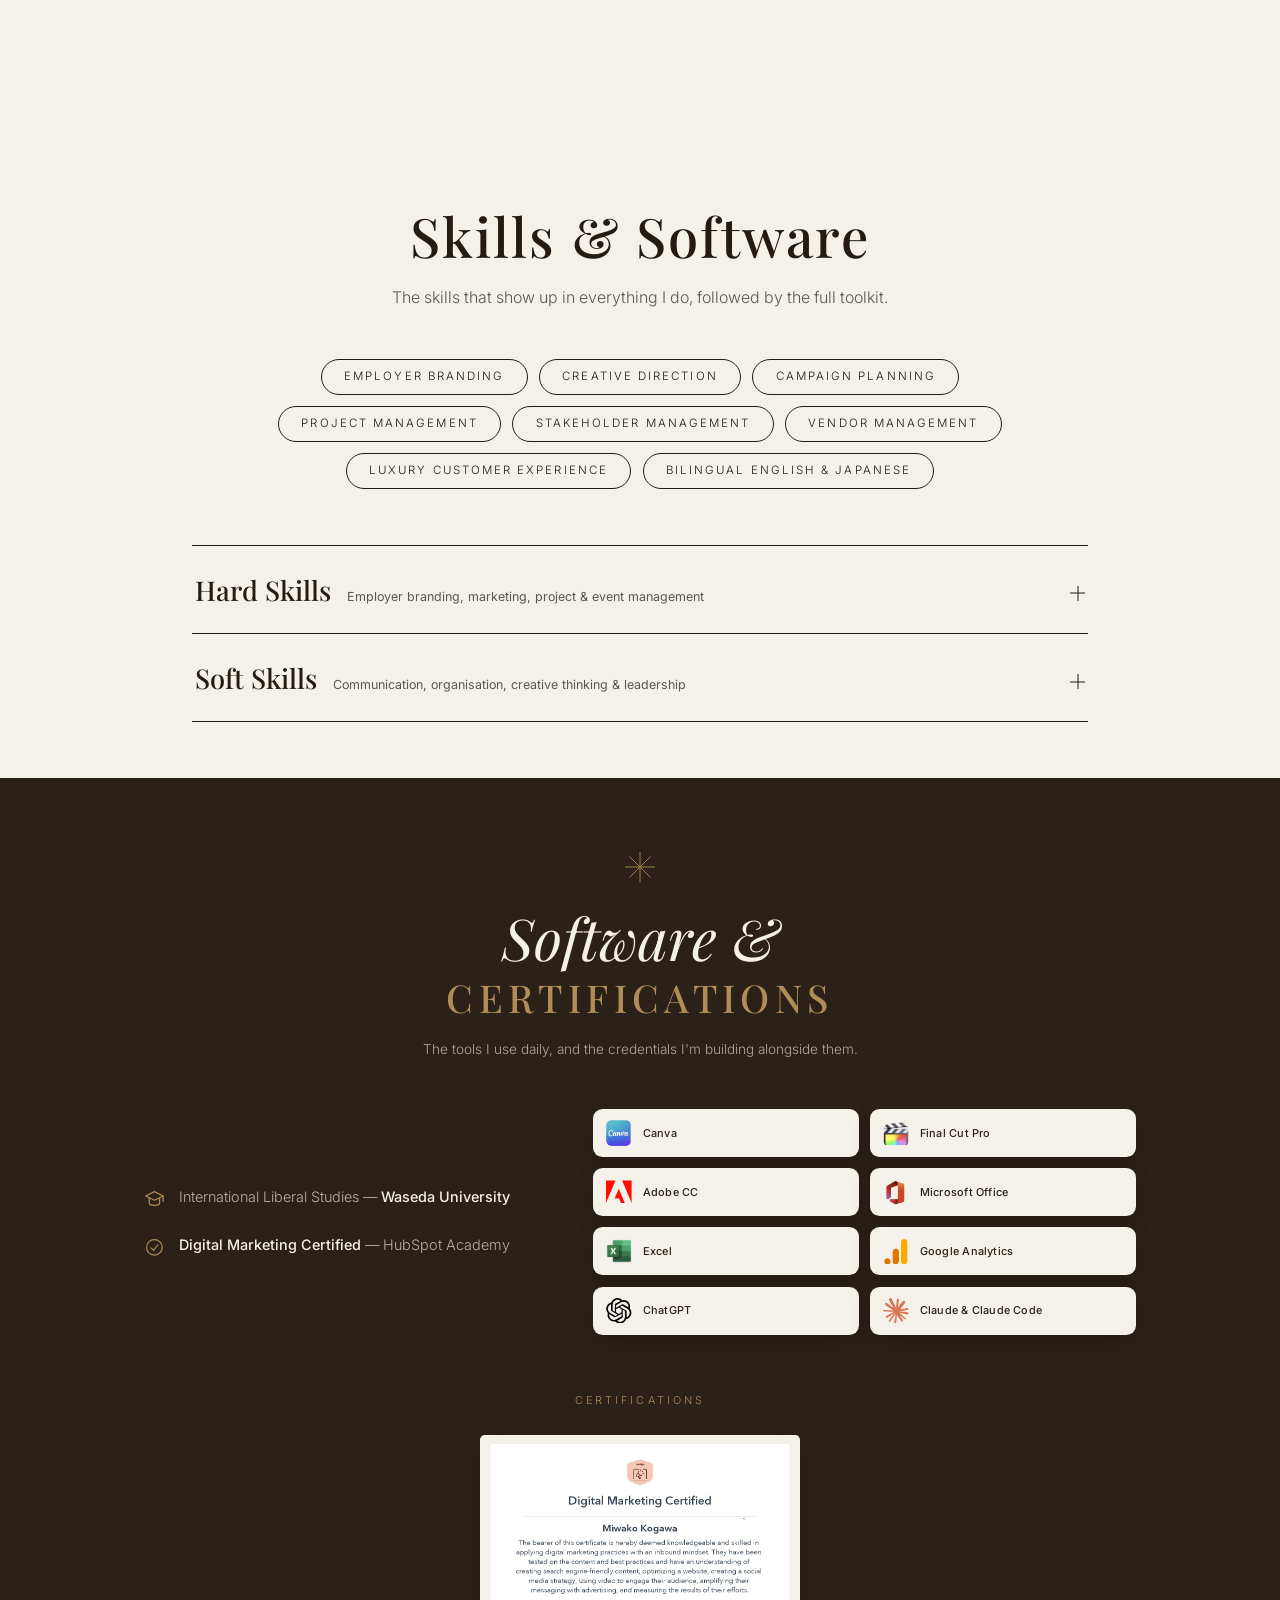
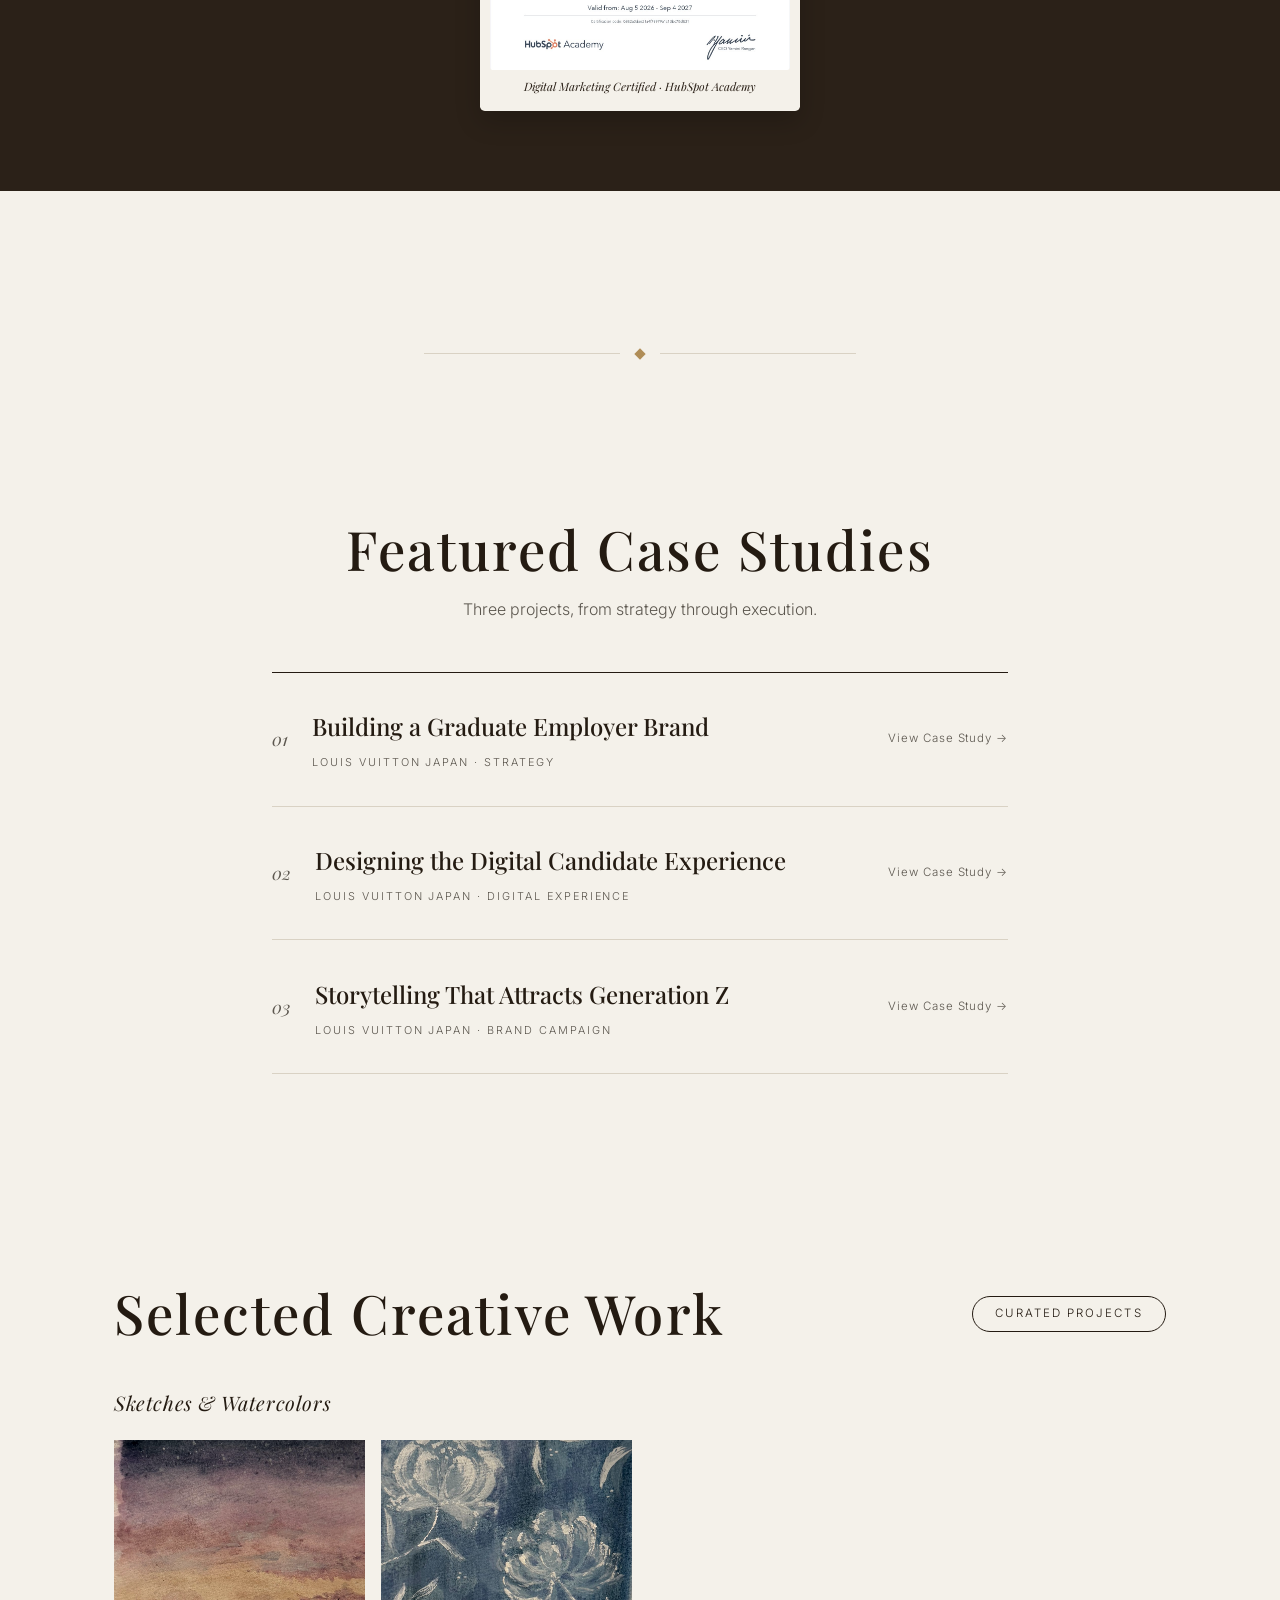
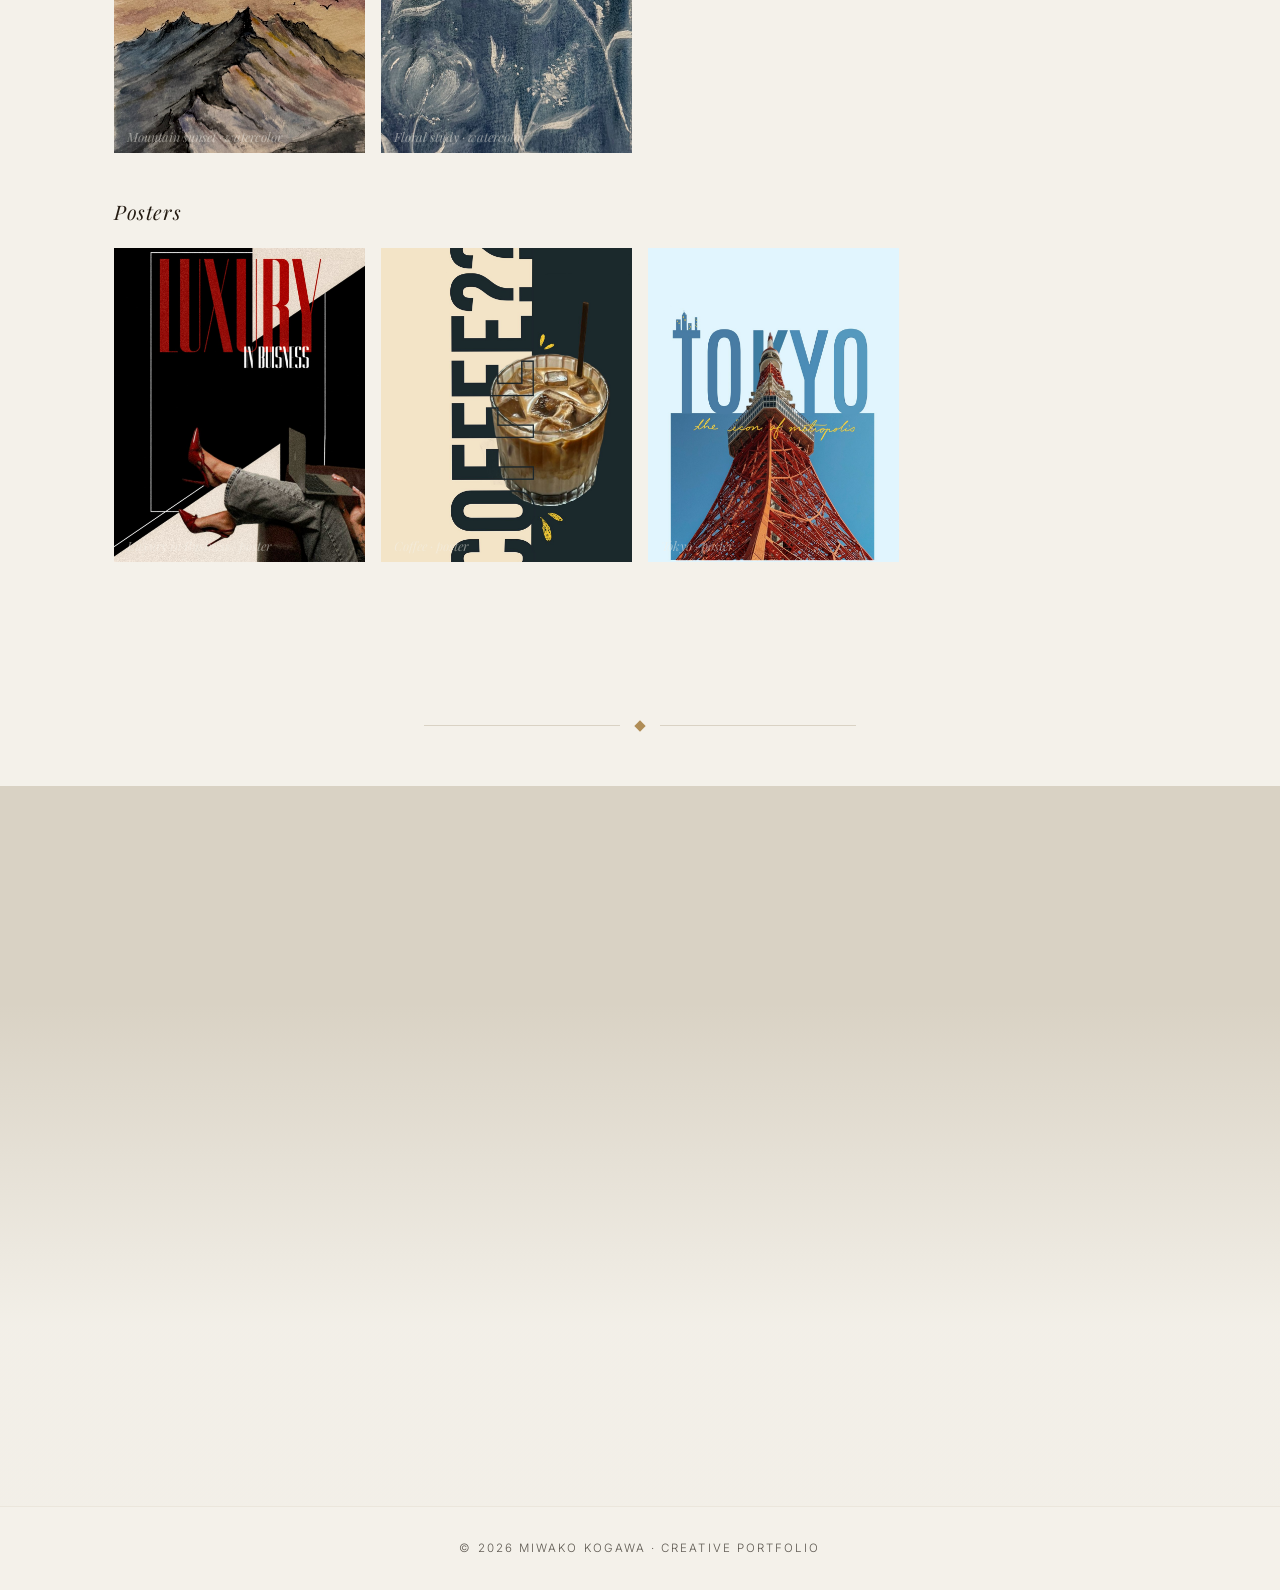
==== commit a8c9f714: "Rework print pagination: dense pages instead of scattered blank space The previous print pass forced" ====
--- a/index.html
+++ b/index.html
@@ -15,8 +15,8 @@
   <link rel="preconnect" href="https://fonts.googleapis.com">
   <link rel="preconnect" href="https://fonts.gstatic.com" crossorigin>
   <link href="https://fonts.googleapis.com/css2?family=Playfair+Display:ital,wght@0,400;0,500;0,600;1,400;1,500&family=Inter:wght@300;400;500&display=swap" rel="stylesheet">
-  <link rel="stylesheet" href="css/style.css?v=41">
-  <script src="js/main.js?v=14" defer></script>
+  <link rel="stylesheet" href="css/style.css?v=57">
+  <script src="js/main.js?v=15" defer></script>
 </head>
 <body>
 
--- a/css/style.css
+++ b/css/style.css
@@ -1882,62 +1882,6 @@
   margin: 0 auto;
 }
 
-.reel__compare {
-  display: grid;
-  grid-template-columns: 1fr 1fr;
-  gap: 1.3rem;
-  margin: 1.6rem 0;
-}
-
-.reel__panel {
-  border: 1px solid var(--greige);
-  padding: 1.6rem;
-  aspect-ratio: 4 / 3.2;
-  display: flex;
-  flex-direction: column;
-  align-items: center;
-  justify-content: center;
-  text-align: center;
-}
-
-.reel__panel--before { background: var(--cream-dark); }
-.reel__panel--after { background: var(--espresso); color: var(--cream); }
-
-.reel__panel-label {
-  font-size: 0.62rem;
-  text-transform: uppercase;
-  letter-spacing: 0.22em;
-  color: var(--muted);
-  margin-bottom: 1.2rem;
-}
-
-.reel__panel--after .reel__panel-label { color: rgba(244, 241, 234, 0.6); }
-
-.reel__lines { width: 100%; }
-
-.reel__lines i {
-  display: block;
-  height: 0.4rem;
-  background: var(--greige);
-  margin: 0.5rem 0;
-}
-
-.reel__play {
-  display: block;
-  width: 0;
-  height: 0;
-  border-style: solid;
-  border-width: 0.8rem 0 0.8rem 1.3rem;
-  border-color: transparent transparent transparent var(--cream);
-  margin-bottom: 1rem;
-}
-
-.reel__panel-caption {
-  font-family: var(--serif);
-  font-style: italic;
-  font-size: 1rem;
-}
-
 .cast-row {
   display: flex;
   flex-wrap: wrap;
@@ -1967,9 +1911,6 @@
   line-height: 1.4;
 }
 
-@media (max-width: 700px) {
-  .reel__compare { grid-template-columns: 1fr; }
-}
 
 /* ---------- effects: scroll reveal ---------- */
 
@@ -2163,14 +2104,28 @@
 
   .cover { min-height: 100vh; }
 
-  .case__device,
-  .accordion__panel { position: static; }
-
-  /* skills accordion: JS-driven open/close doesn't run for a static PDF, so show both panels expanded */
-  .accordion__panel {
-    grid-template-rows: 1fr !important;
+  .case__device { position: static; }
+
+  /* the site's generous whitespace (6.5rem section padding, big lede
+     margins) is designed for a leisurely scroll, not a page-constrained
+     print document — tighten it so more content fits per page */
+  .section { padding: 2.2rem 1.5rem; }
+  .heading { margin-bottom: 1rem; }
+  .section__lede { margin: -0.3rem auto 1.5rem; }
+  .featured__list { margin-top: 1rem; }
+  .featured__item { padding: 1.2rem 0; }
+
+  /* skills accordion: JS-driven open/close doesn't run for a static PDF, so
+     show both panels expanded. Drop the grid-template-rows(0fr/1fr) height
+     trick entirely for print — a 1fr row track doesn't fragment across
+     pages the way a plain block does, and was leaving huge blank gaps. */
+  .accordion__panel,
+  .accordion__panel > div {
+    display: block !important;
+    grid-template-rows: unset !important;
+    height: auto !important;
+    overflow: visible !important;
   }
-  .accordion__panel > div { overflow: visible !important; }
   .accordion__icon { display: none !important; }
 
   h1, h2, h3 { break-after: avoid; }
@@ -2181,6 +2136,34 @@
   .skills__cert-frame,
   .work__grid figure,
   .events__item,
-  .featured__item,
-  .contact__inner { break-inside: avoid; }
-}
+  .contact__inner,
+  .cs-next { break-inside: avoid; }
+
+  /* only force a fresh page where content is naturally long enough that
+     the previous page is already dense (forcing a break where content is
+     short just strands blank space at the end of the shorter page). The
+     divider is the exception: break on it (not the section after it) so
+     the section that follows starts right behind it on the new page,
+     instead of stranding the divider alone at the bottom of the old one. */
+  #about,
+  .divider { break-before: page; }
+
+  /* event carousel is built for click-to-cycle interaction (ghost cards
+     peeking from the sides, arrows, dots) — none of that applies to a
+     static document, so show only the active card as a plain block */
+  .ev-carousel__controls { display: none !important; }
+
+  .ev-carousel__stage { position: static; height: auto; overflow: visible; }
+
+  .ev-card { display: none !important; }
+
+  .ev-card.is-active {
+    display: flex !important;
+    position: static !important;
+    transform: none !important;
+    opacity: 1 !important;
+    box-shadow: none;
+    margin: 0 auto;
+    break-inside: avoid;
+  }
+}
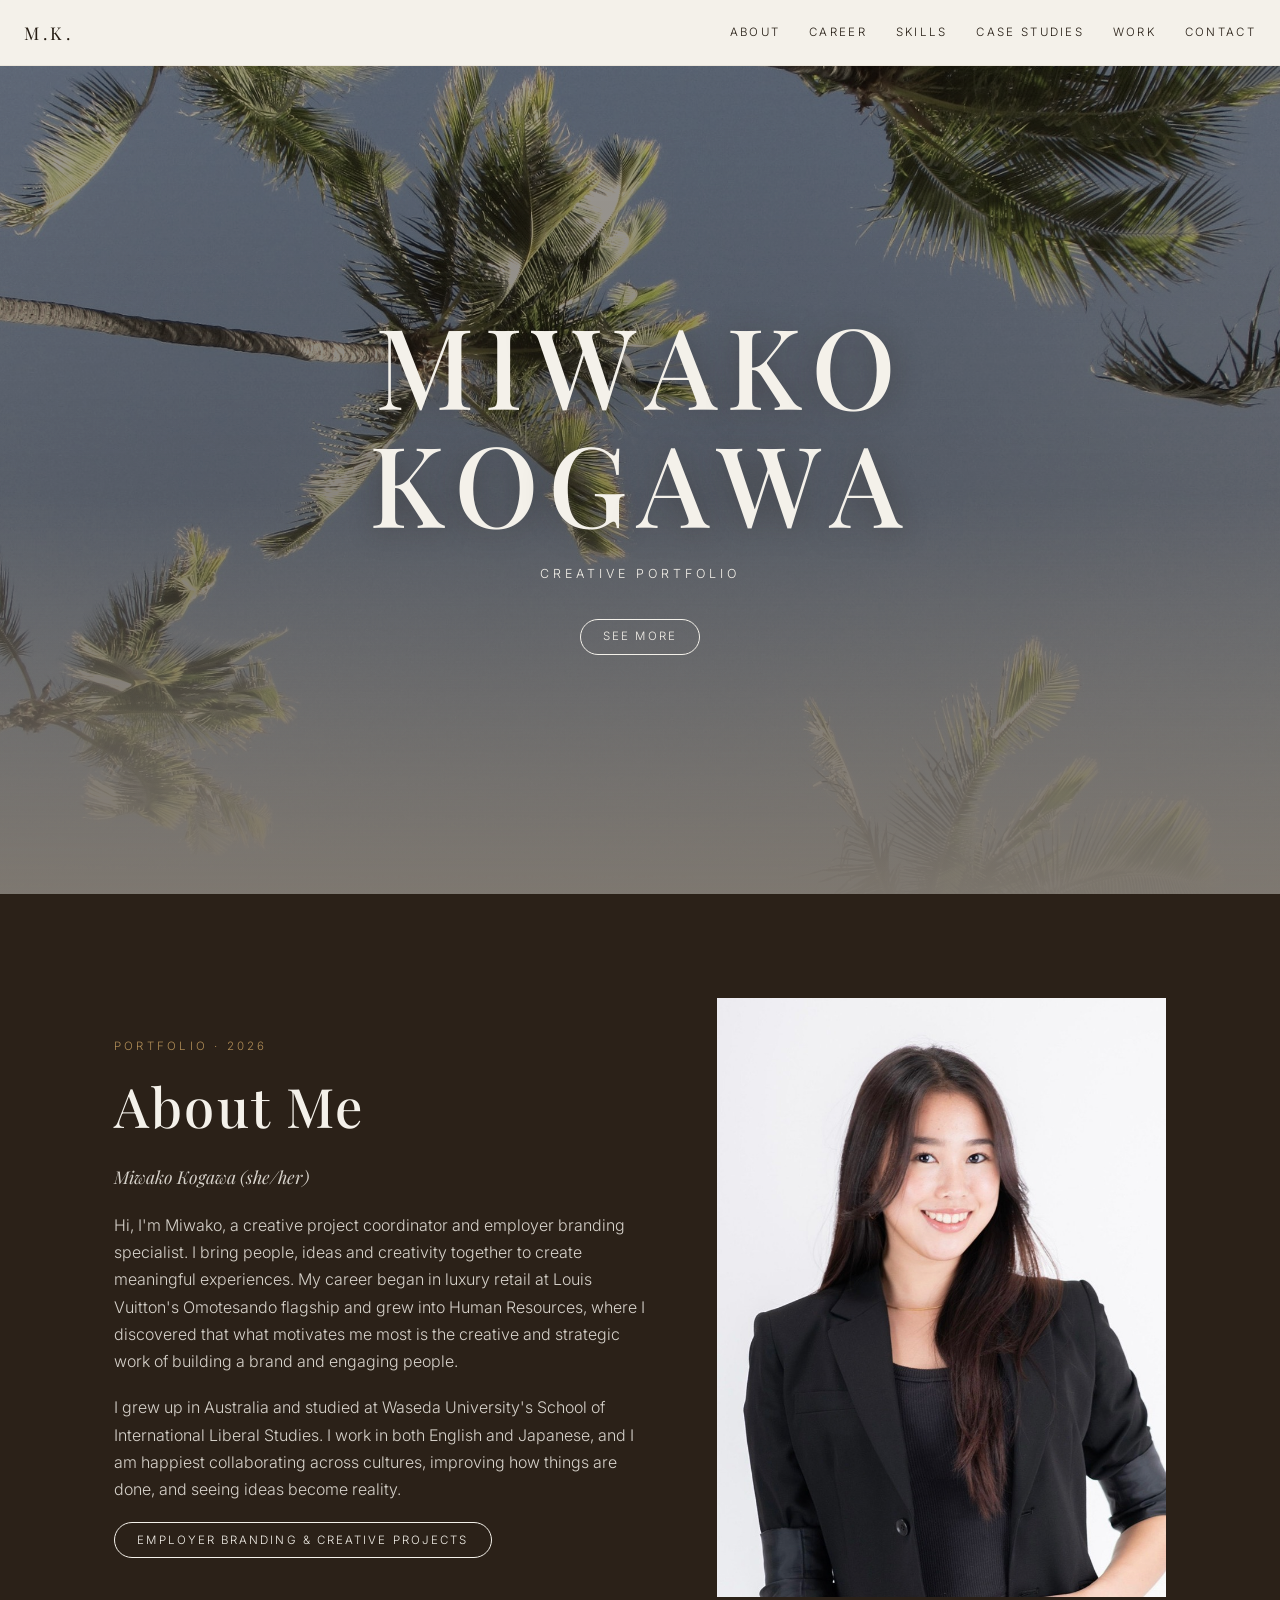
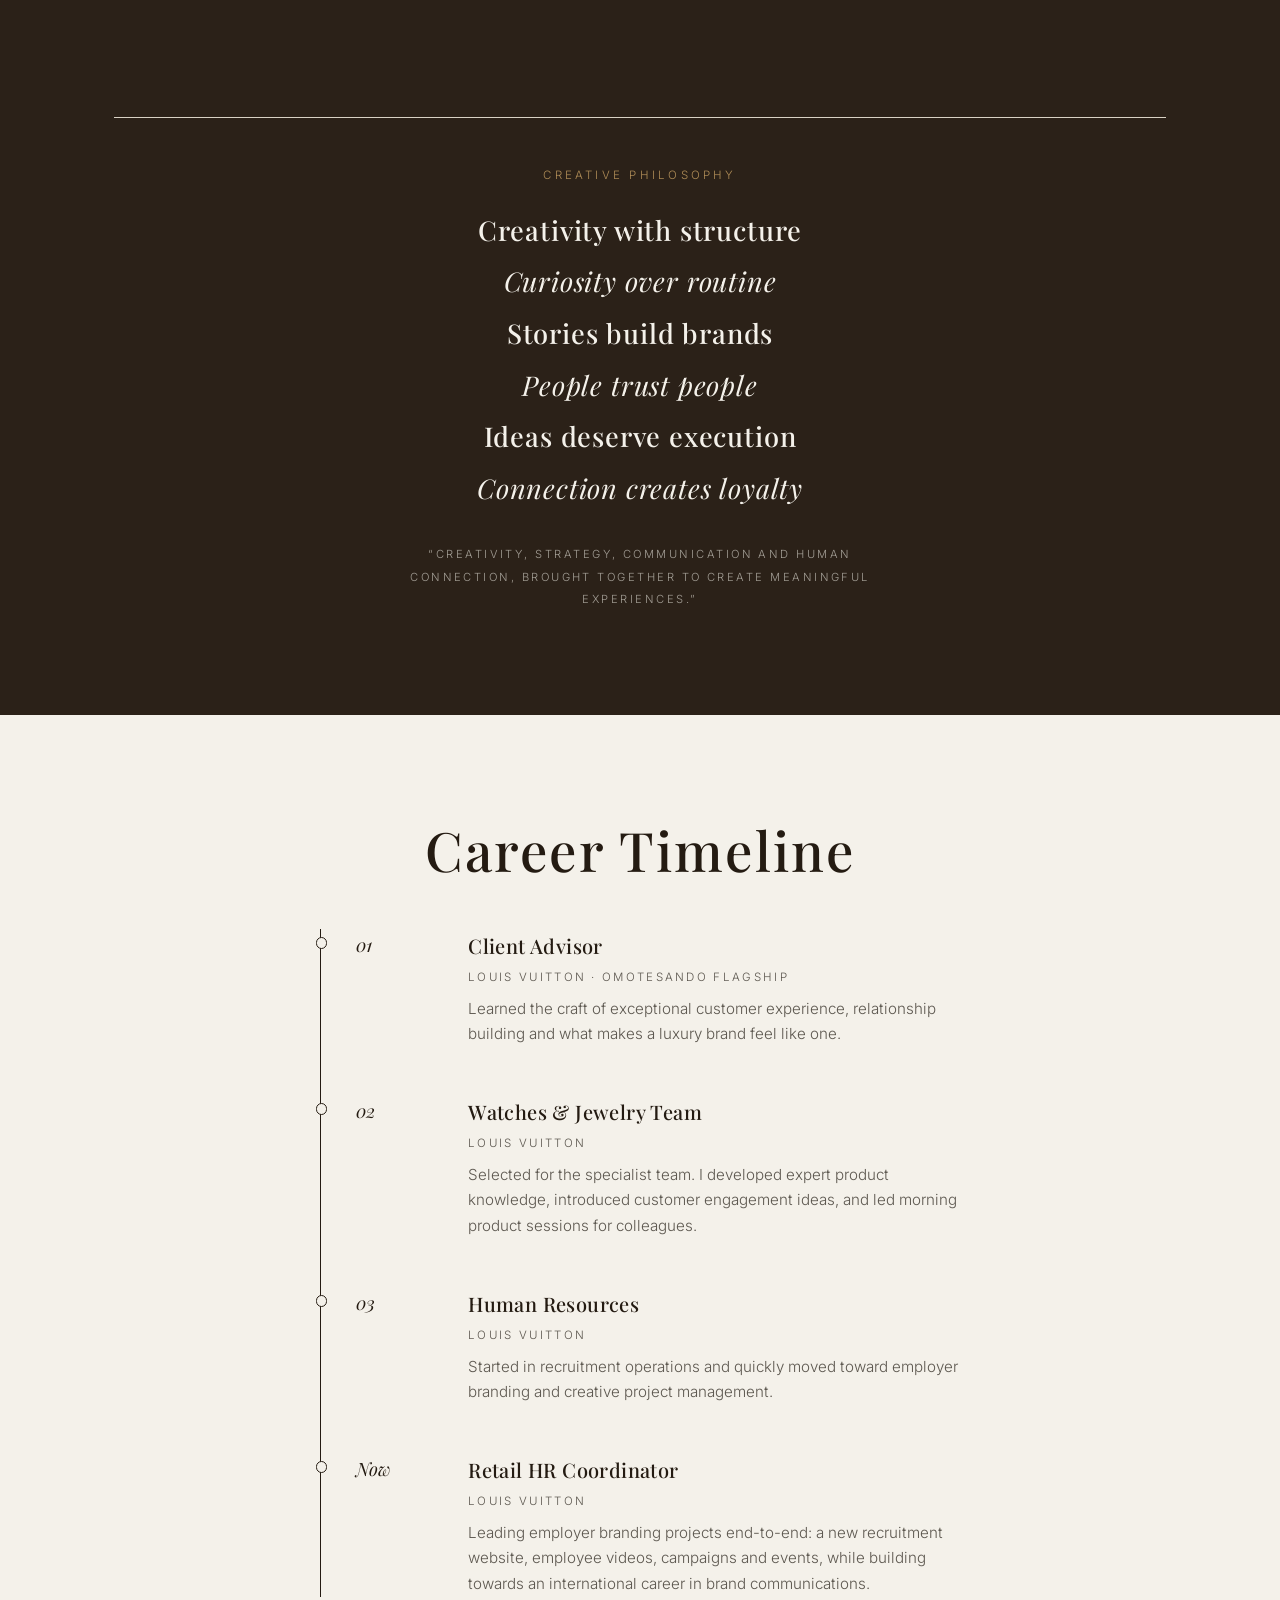
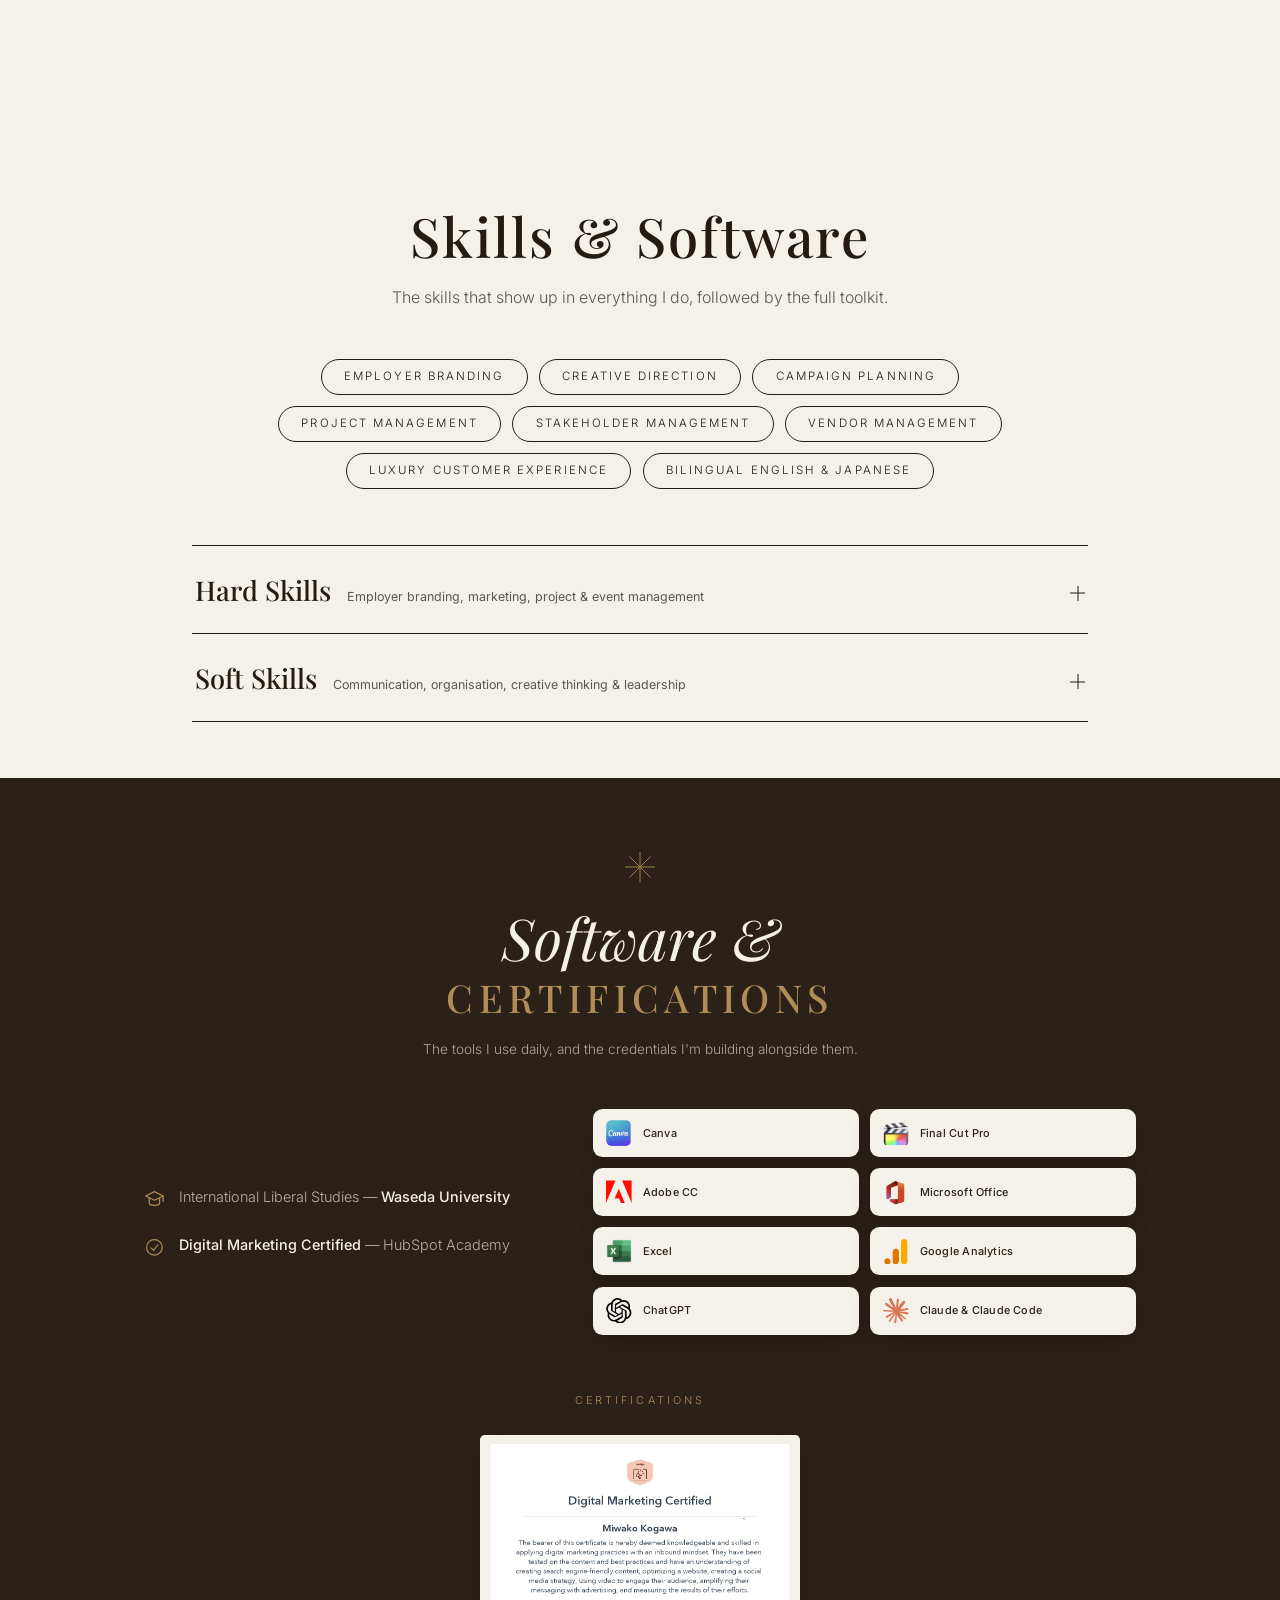
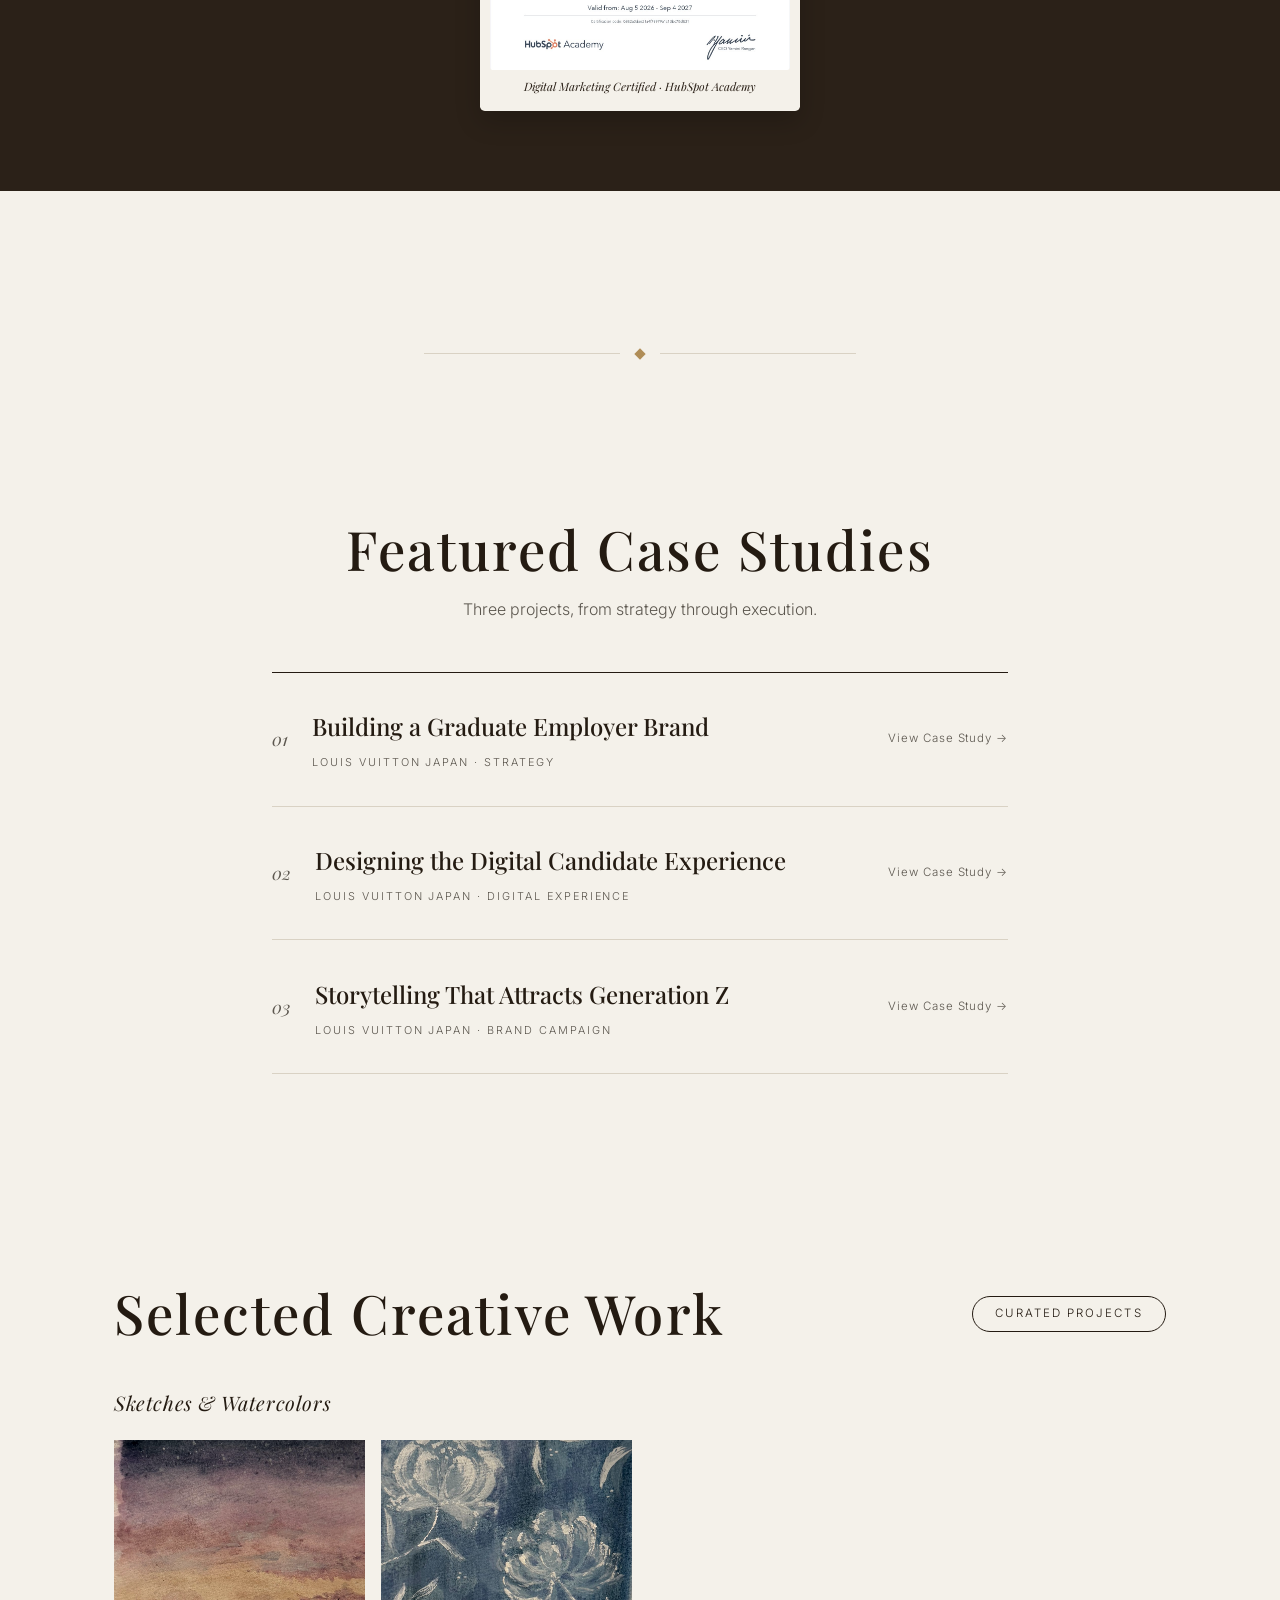
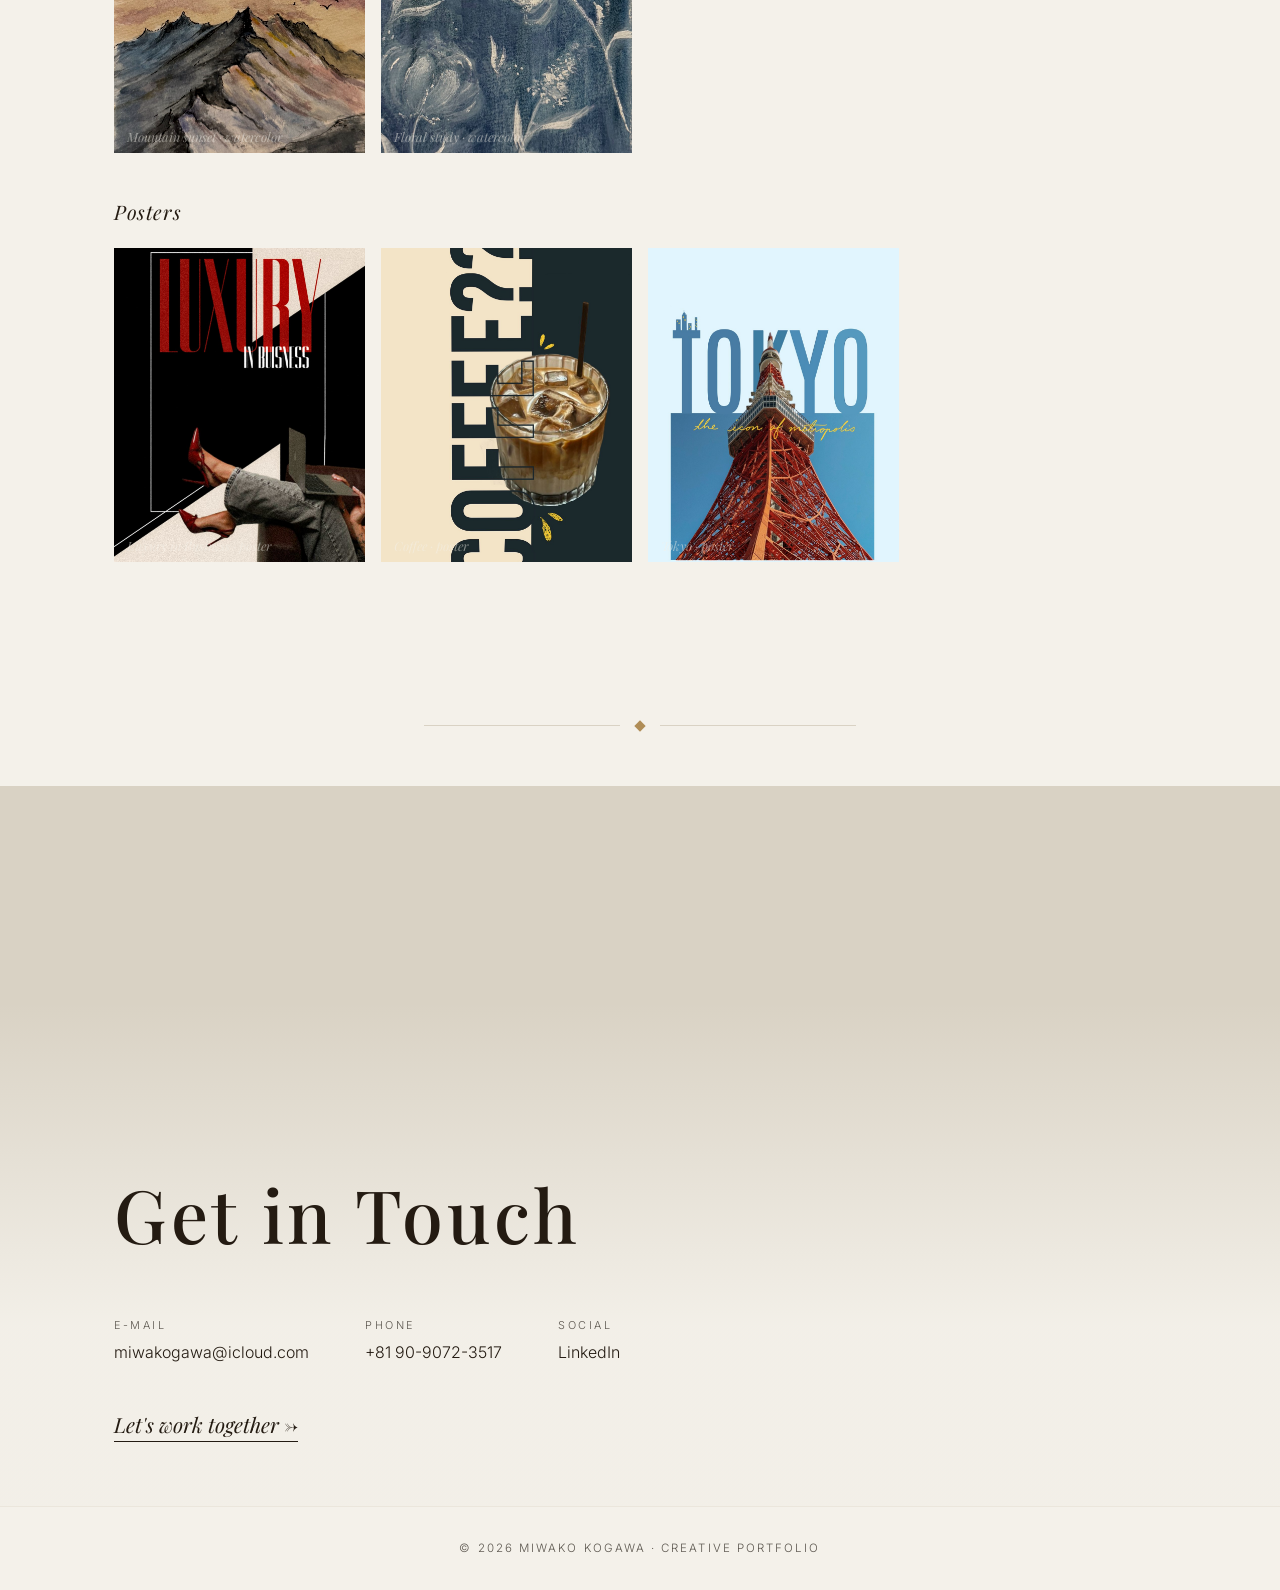
==== commit cbd5965e: "Fix portrait photo not appearing on mobile The About portrait figure combines aspect-ratio with a si" ====
--- a/index.html
+++ b/index.html
@@ -15,8 +15,8 @@
   <link rel="preconnect" href="https://fonts.googleapis.com">
   <link rel="preconnect" href="https://fonts.gstatic.com" crossorigin>
   <link href="https://fonts.googleapis.com/css2?family=Playfair+Display:ital,wght@0,400;0,500;0,600;1,400;1,500&family=Inter:wght@300;400;500&display=swap" rel="stylesheet">
-  <link rel="stylesheet" href="css/style.css?v=57">
-  <script src="js/main.js?v=15" defer></script>
+  <link rel="stylesheet" href="css/style.css?v=40">
+  <script src="js/main.js?v=13" defer></script>
 </head>
 <body>
 
--- a/css/style.css
+++ b/css/style.css
@@ -1418,6 +1418,22 @@
 
 .deck__values { margin-bottom: 1.6rem; }
 
+.mood {
+  display: grid;
+  grid-template-columns: 1fr 1fr;
+  gap: 1.2rem;
+  margin: 0.4rem 0 0.8rem;
+}
+
+.mood__tile .photo { aspect-ratio: 4 / 3; }
+
+.mood__tile figcaption {
+  font-size: 0.78rem;
+  color: var(--muted);
+  margin-top: 0.5rem;
+  line-height: 1.5;
+}
+
 .mood__note {
   font-size: 0.65rem;
   text-transform: uppercase;
@@ -1662,6 +1678,7 @@
 }
 
 @media (max-width: 640px) {
+  .mood { grid-template-columns: 1fr; }
   .wireframes, .profiles { grid-template-columns: 1fr; max-width: 16rem; margin-left: auto; margin-right: auto; }
   .type-specimens { grid-template-columns: 1fr; }
 }
@@ -1882,6 +1899,95 @@
   margin: 0 auto;
 }
 
+.reel__compare {
+  display: grid;
+  grid-template-columns: 1fr 1fr;
+  gap: 1.3rem;
+  margin: 1.6rem 0;
+}
+
+.reel__panel {
+  border: 1px solid var(--greige);
+  padding: 1.6rem;
+  aspect-ratio: 4 / 3.2;
+  display: flex;
+  flex-direction: column;
+  align-items: center;
+  justify-content: center;
+  text-align: center;
+}
+
+.reel__panel--before { background: var(--cream-dark); }
+.reel__panel--after { background: var(--espresso); color: var(--cream); }
+
+.reel__panel-label {
+  font-size: 0.62rem;
+  text-transform: uppercase;
+  letter-spacing: 0.22em;
+  color: var(--muted);
+  margin-bottom: 1.2rem;
+}
+
+.reel__panel--after .reel__panel-label { color: rgba(244, 241, 234, 0.6); }
+
+.reel__lines { width: 100%; }
+
+.reel__lines i {
+  display: block;
+  height: 0.4rem;
+  background: var(--greige);
+  margin: 0.5rem 0;
+}
+
+.reel__play {
+  display: block;
+  width: 0;
+  height: 0;
+  border-style: solid;
+  border-width: 0.8rem 0 0.8rem 1.3rem;
+  border-color: transparent transparent transparent var(--cream);
+  margin-bottom: 1rem;
+}
+
+.reel__panel-caption {
+  font-family: var(--serif);
+  font-style: italic;
+  font-size: 1rem;
+}
+
+.storyboard {
+  display: grid;
+  grid-template-columns: repeat(4, 1fr);
+  gap: 1rem;
+  margin: 1.6rem 0 0.5rem;
+}
+
+.storyboard__visual {
+  aspect-ratio: 16 / 10;
+  background: var(--espresso);
+  color: var(--cream);
+  display: flex;
+  align-items: center;
+  justify-content: center;
+  text-align: center;
+  padding: 0.6rem;
+}
+
+.storyboard__visual span {
+  font-family: var(--serif);
+  font-size: 0.85rem;
+  letter-spacing: 0.05em;
+}
+
+.storyboard__frame figcaption {
+  font-size: 0.65rem;
+  text-transform: uppercase;
+  letter-spacing: 0.14em;
+  color: var(--muted);
+  text-align: center;
+  margin-top: 0.6rem;
+}
+
 .cast-row {
   display: flex;
   flex-wrap: wrap;
@@ -1911,6 +2017,10 @@
   line-height: 1.4;
 }
 
+@media (max-width: 700px) {
+  .reel__compare { grid-template-columns: 1fr; }
+  .storyboard { grid-template-columns: repeat(2, 1fr); }
+}
 
 /* ---------- effects: scroll reveal ---------- */
 
@@ -2057,12 +2167,7 @@
 
   .branding__phones .phone:nth-child(2) { margin-top: 0; }
 
-  /* width (not max-width): .about__photo's only children are absolutely
-     positioned (the img, the label), so it has no in-flow content to
-     shrink-to-fit against once margin:auto takes it out of grid stretch —
-     it was collapsing to 0x0 on every viewport <=860px (i.e. all phones
-     and tablets), hiding the portrait entirely. */
-  .about__photo { width: 60%; margin: 0 auto; }
+  .about__photo { width: 60%; max-width: 60%; margin: 0 auto; }
 }
 
 @media (max-width: 640px) {
@@ -2074,7 +2179,7 @@
     letter-spacing: 0.1em;
   }
 
-  .about__photo { width: 240px; }
+  .about__photo { width: 240px; max-width: 240px; }
 }
 
 @media (max-width: 480px) {
@@ -2088,82 +2193,3 @@
 
   .branding__phones { flex-wrap: wrap; }
 }
-
-/* ---------- print (PDF export) ---------- */
-
-@media print {
-  html, body {
-    background: var(--cream);
-    -webkit-print-color-adjust: exact;
-    print-color-adjust: exact;
-  }
-
-  .nav,
-  .cs-nav,
-  .cs-scrolldown { display: none !important; }
-
-  .cover { min-height: 100vh; }
-
-  .case__device { position: static; }
-
-  /* the site's generous whitespace (6.5rem section padding, big lede
-     margins) is designed for a leisurely scroll, not a page-constrained
-     print document — tighten it so more content fits per page */
-  .section { padding: 2.2rem 1.5rem; }
-  .heading { margin-bottom: 1rem; }
-  .section__lede { margin: -0.3rem auto 1.5rem; }
-  .featured__list { margin-top: 1rem; }
-  .featured__item { padding: 1.2rem 0; }
-
-  /* skills accordion: JS-driven open/close doesn't run for a static PDF, so
-     show both panels expanded. Drop the grid-template-rows(0fr/1fr) height
-     trick entirely for print — a 1fr row track doesn't fragment across
-     pages the way a plain block does, and was leaving huge blank gaps. */
-  .accordion__panel,
-  .accordion__panel > div {
-    display: block !important;
-    grid-template-rows: unset !important;
-    height: auto !important;
-    overflow: visible !important;
-  }
-  .accordion__icon { display: none !important; }
-
-  h1, h2, h3 { break-after: avoid; }
-
-  .about__photo,
-  .timeline__item,
-  .skills__group,
-  .skills__cert-frame,
-  .work__grid figure,
-  .events__item,
-  .contact__inner,
-  .cs-next { break-inside: avoid; }
-
-  /* only force a fresh page where content is naturally long enough that
-     the previous page is already dense (forcing a break where content is
-     short just strands blank space at the end of the shorter page). The
-     divider is the exception: break on it (not the section after it) so
-     the section that follows starts right behind it on the new page,
-     instead of stranding the divider alone at the bottom of the old one. */
-  #about,
-  .divider { break-before: page; }
-
-  /* event carousel is built for click-to-cycle interaction (ghost cards
-     peeking from the sides, arrows, dots) — none of that applies to a
-     static document, so show only the active card as a plain block */
-  .ev-carousel__controls { display: none !important; }
-
-  .ev-carousel__stage { position: static; height: auto; overflow: visible; }
-
-  .ev-card { display: none !important; }
-
-  .ev-card.is-active {
-    display: flex !important;
-    position: static !important;
-    transform: none !important;
-    opacity: 1 !important;
-    box-shadow: none;
-    margin: 0 auto;
-    break-inside: avoid;
-  }
-}
